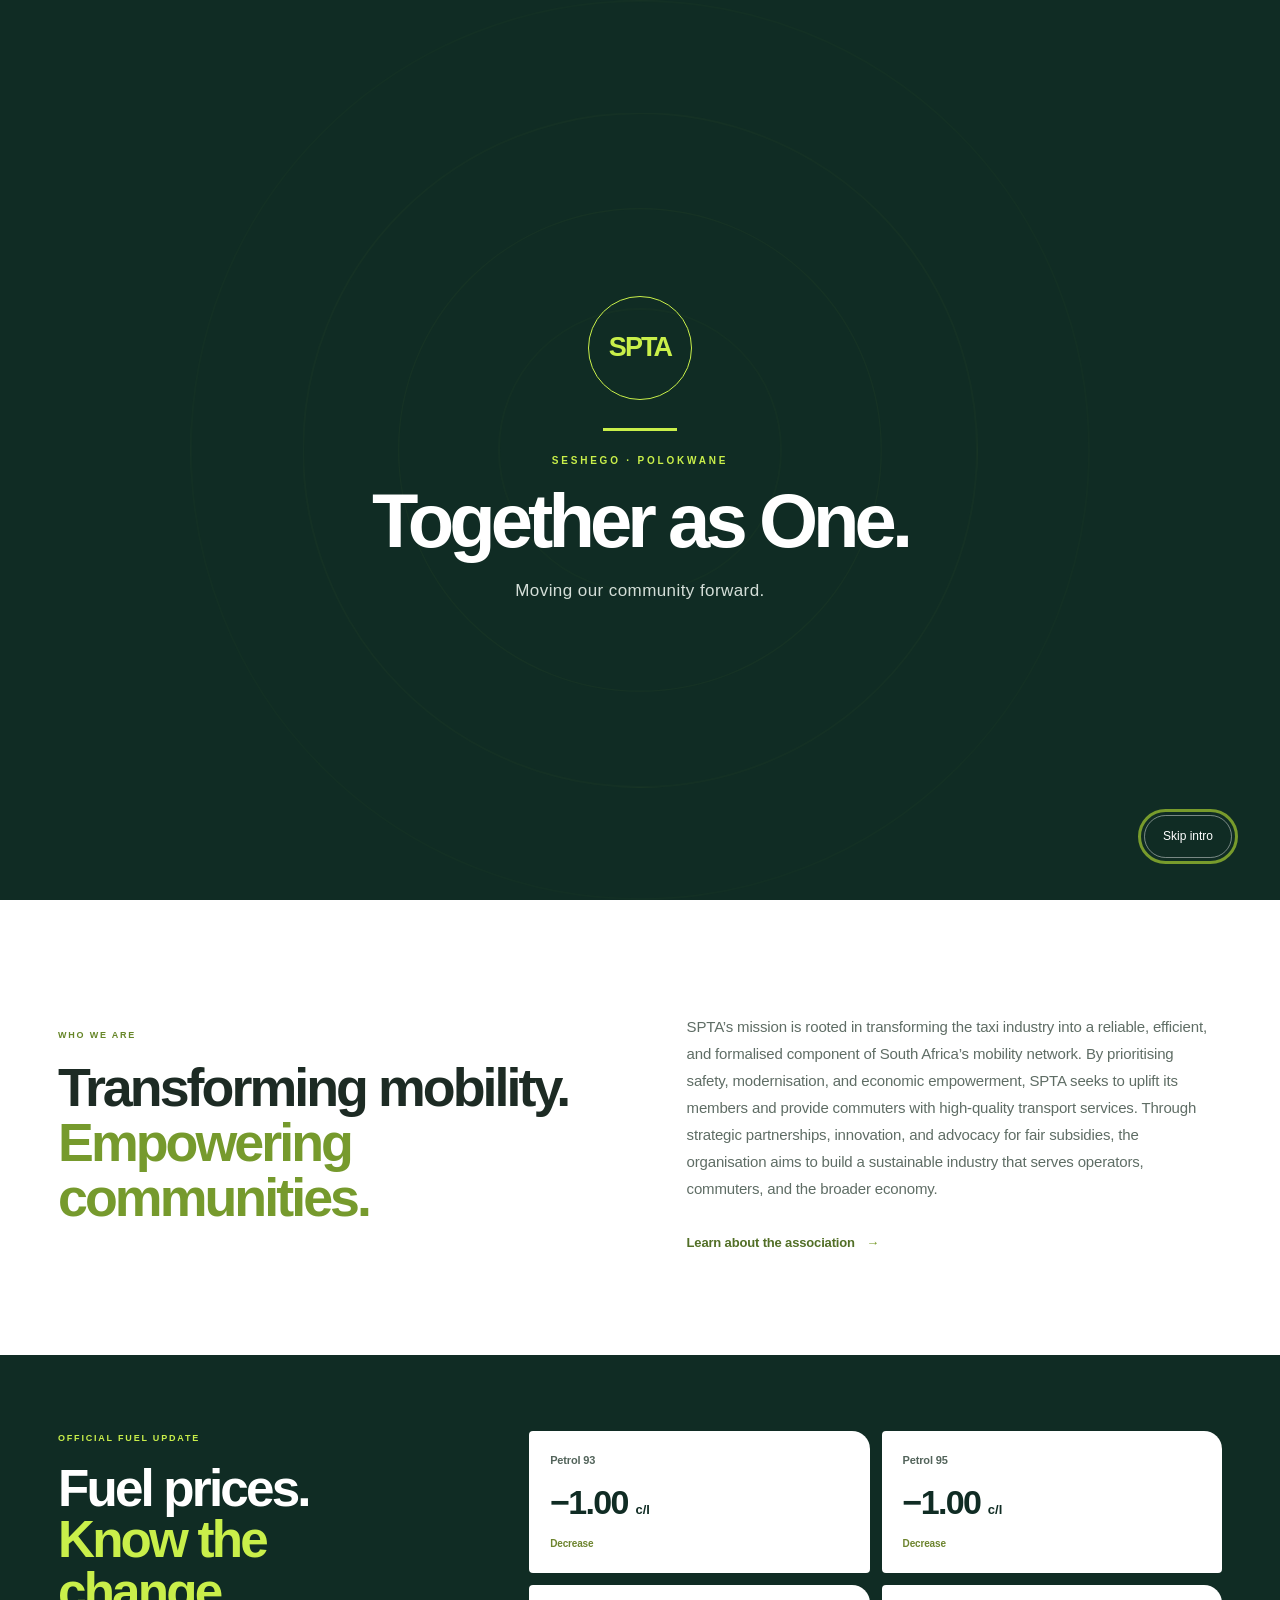
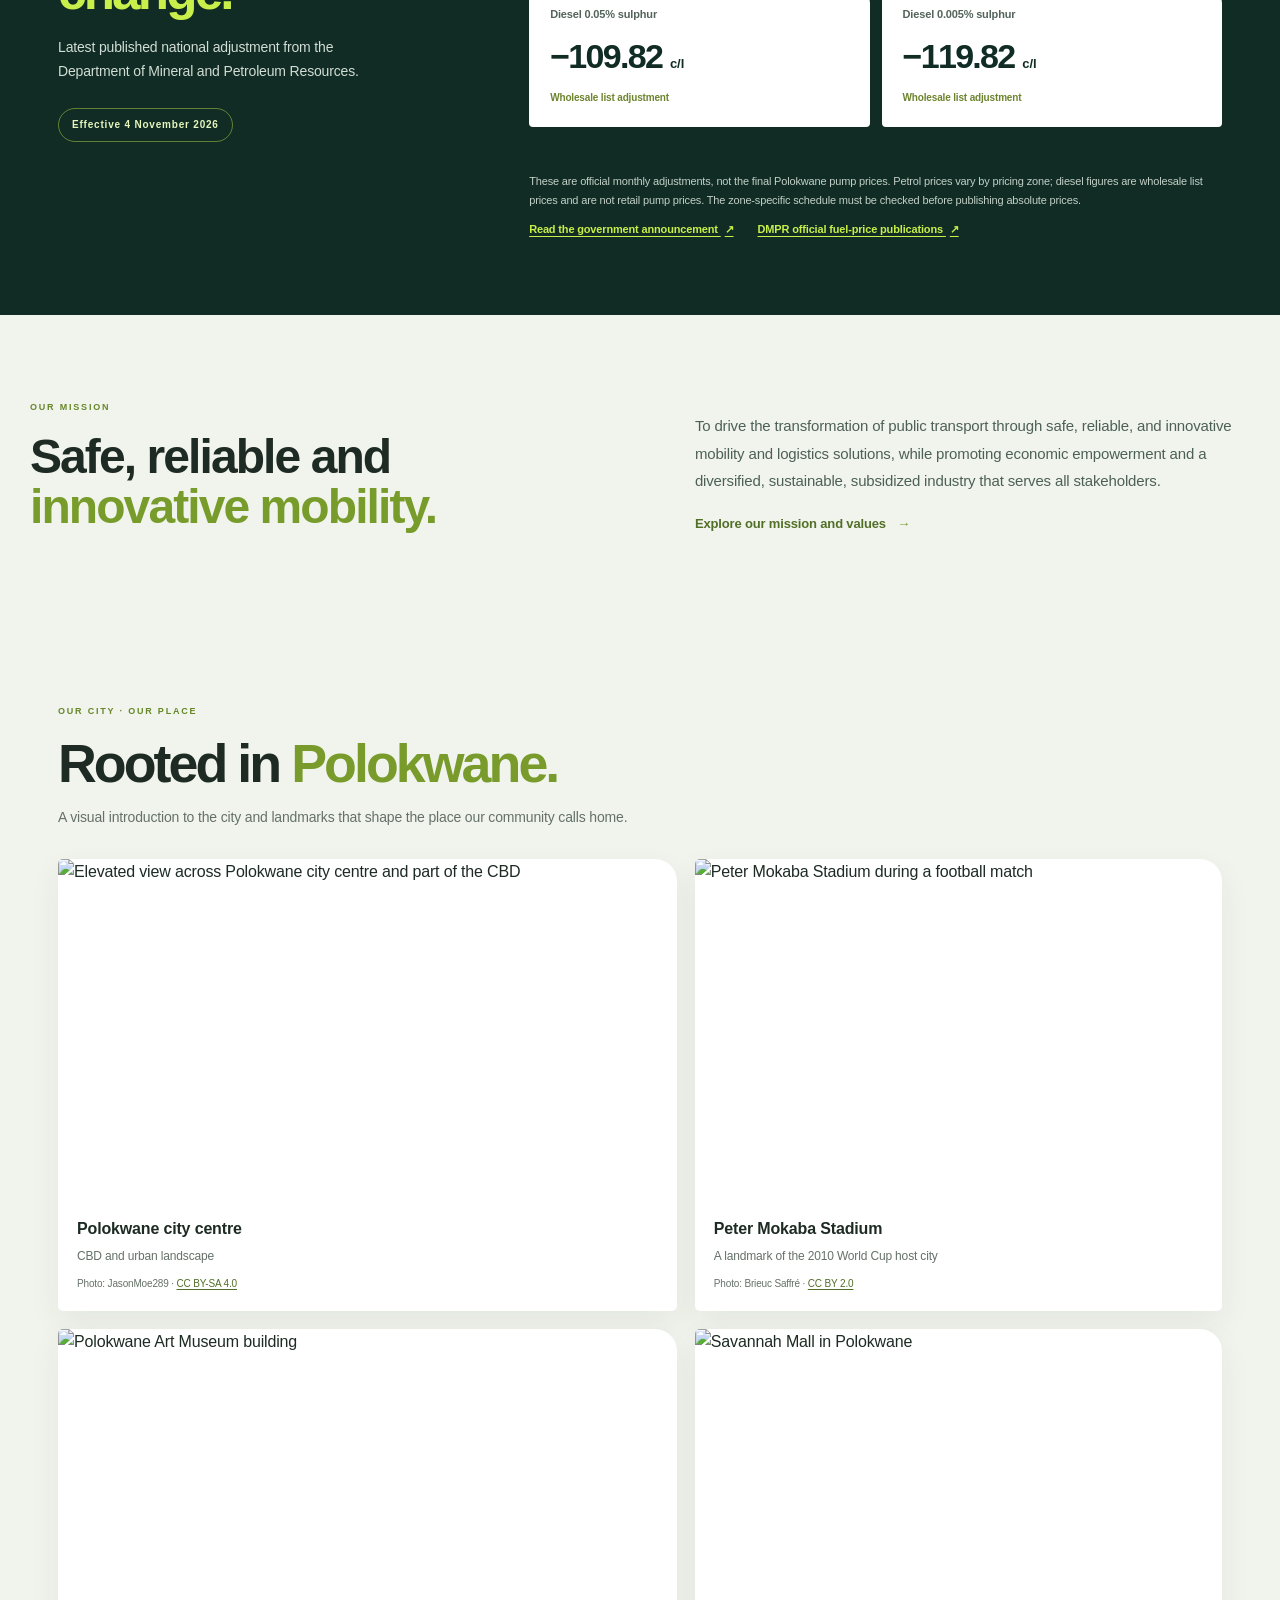
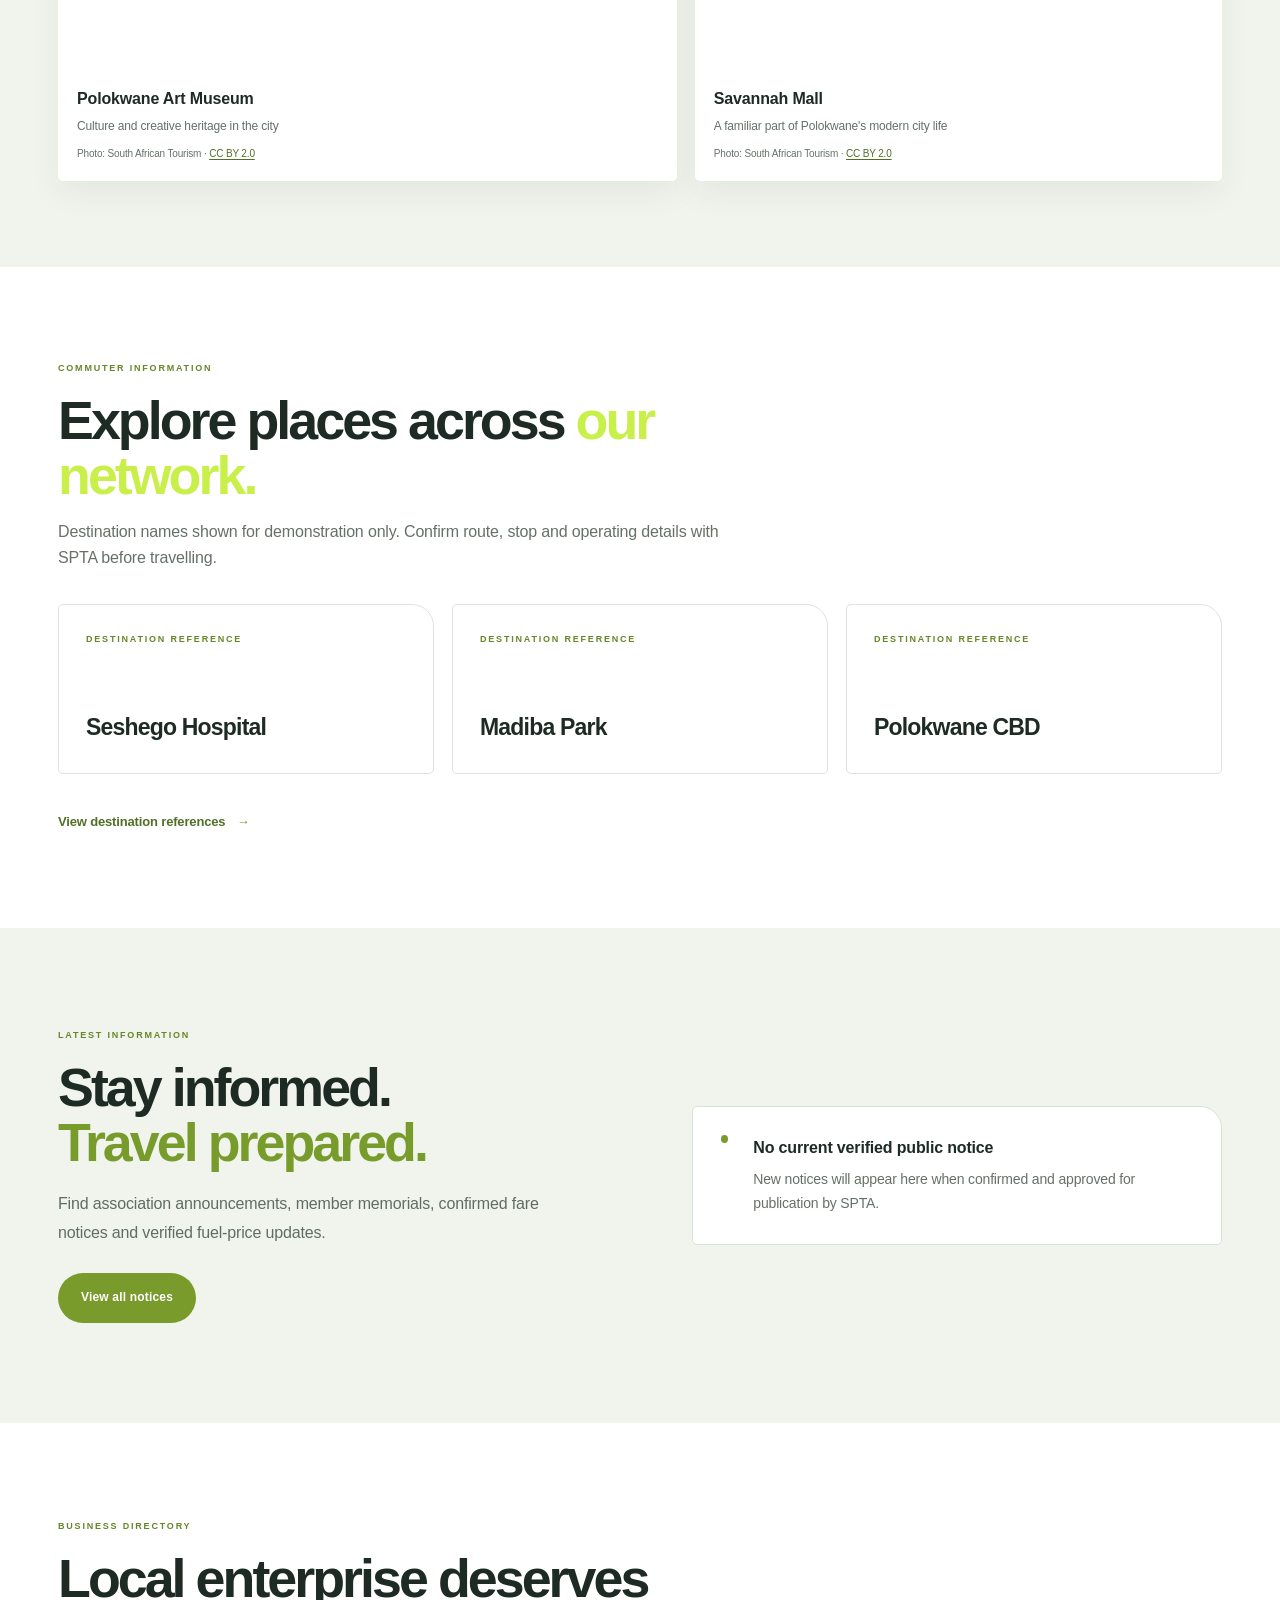
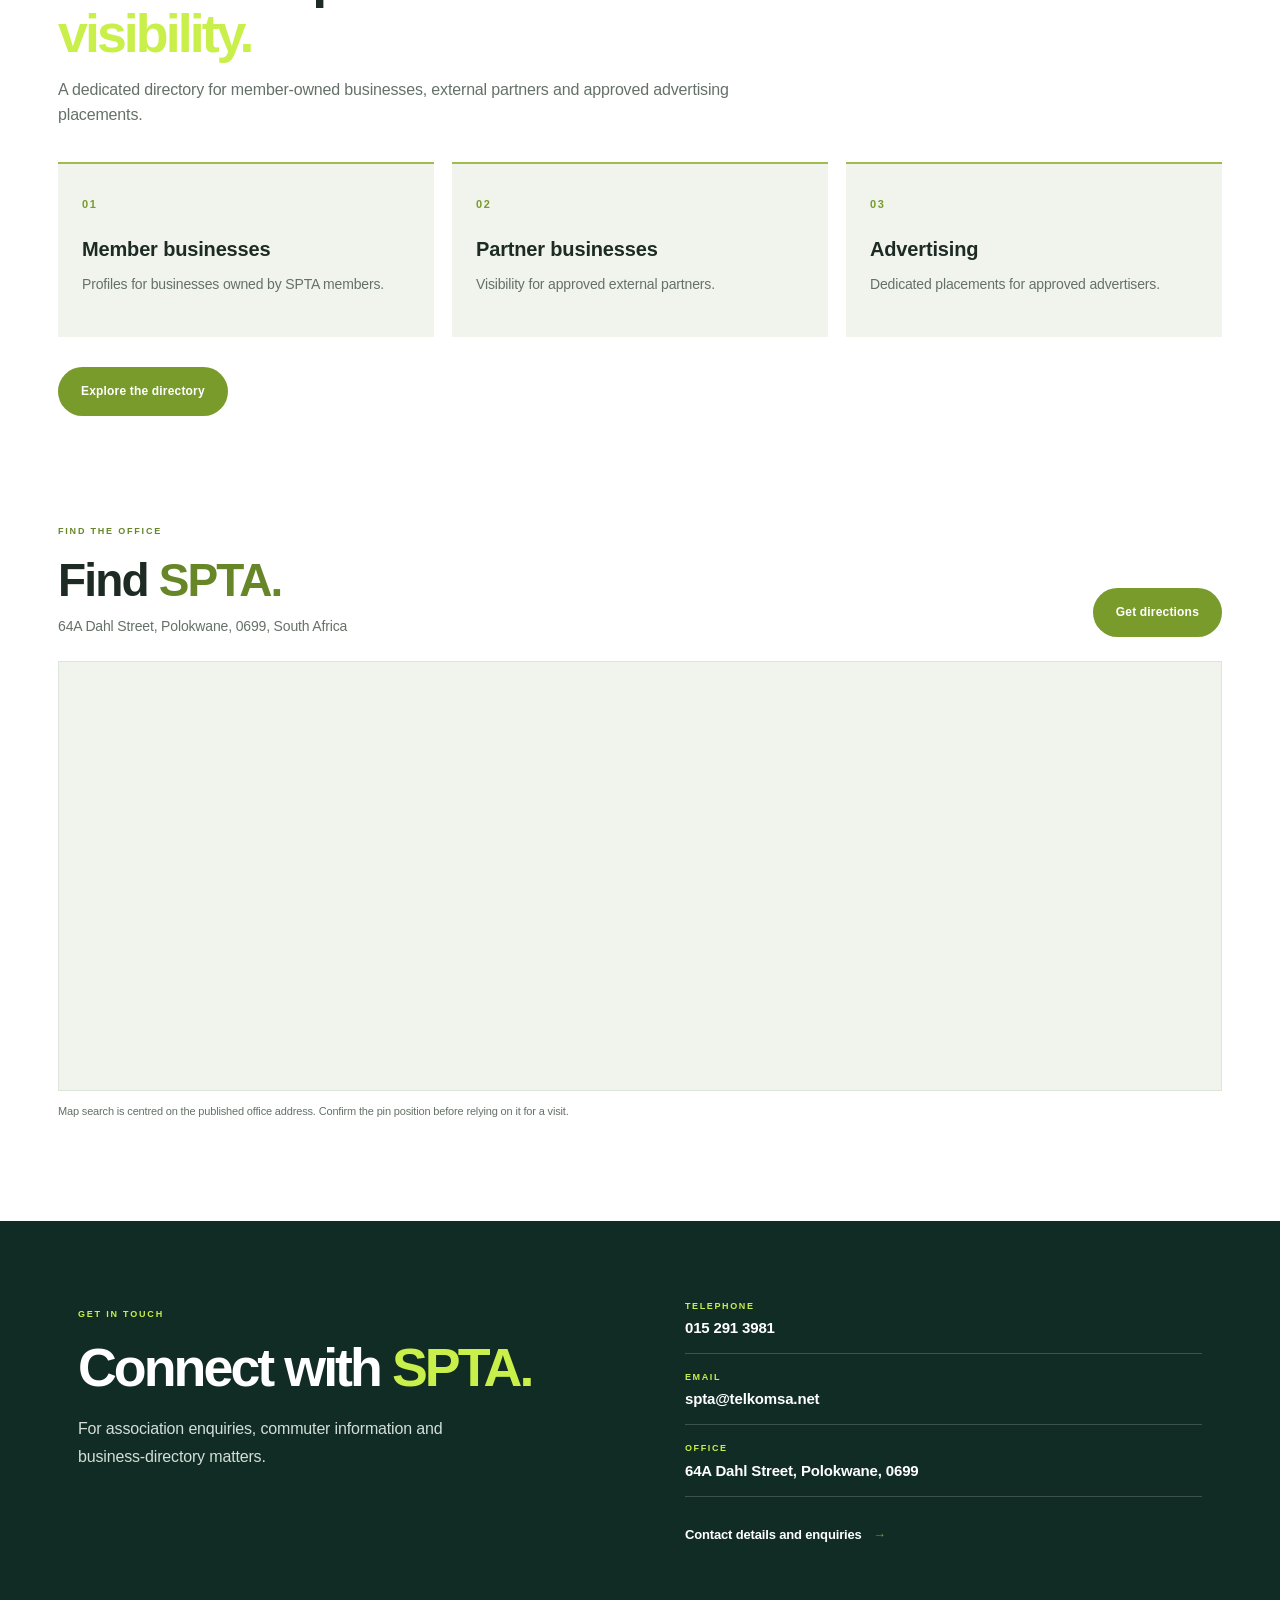
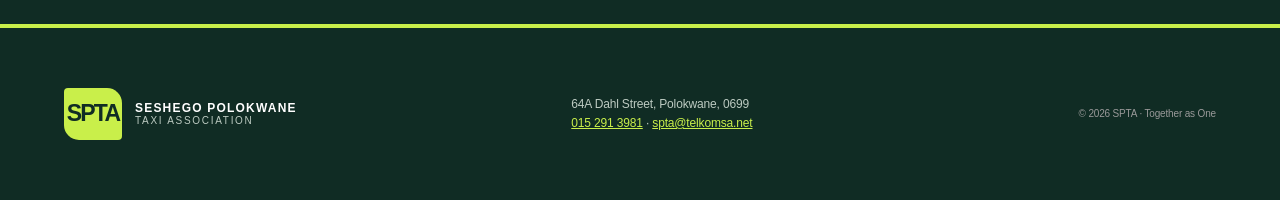
==== index.html @ fc01efc1 "Expand homepage with Polokwane landmark photography" ====
<!doctype html>
<html lang="en"><head><meta charset="utf-8"><meta name="viewport" content="width=device-width,initial-scale=1"><meta name="description" content="Seshego Polokwane Taxi Association — Together as One."><title>SPTA | Together as One</title><link rel="stylesheet" href="css/site.css"><script defer src="js/site.js"></script></head><body>
<div class="intro-screen" id="intro-screen" role="dialog" aria-modal="true" aria-labelledby="intro-title" aria-describedby="intro-description">
  <div class="intro-orbit intro-orbit-one" aria-hidden="true"></div>
  <div class="intro-orbit intro-orbit-two" aria-hidden="true"></div>
  <div class="intro-content">
    <span class="intro-mark">SPTA</span>
    <span class="intro-rule" aria-hidden="true"></span>
    <p class="intro-location">SESHEGO · POLOKWANE</p>
    <h1 id="intro-title">Together as One.</h1>
    <p class="intro-tagline" id="intro-description">Moving our community forward.</p>
  </div>
  <button class="intro-skip" id="intro-skip" type="button">Skip intro</button>
</div>
<header class="site-header"><a class="brand" href="index.html"><span class="brand-mark">SPTA</span><span class="brand-copy"><strong>Seshego Polokwane</strong><small>Taxi Association</small></span></a><button class="menu-toggle" aria-expanded="false" aria-controls="primary-nav">Menu</button><nav id="primary-nav" class="primary-nav"><a class="active" href="index.html">Home</a><a href="pages/about.html">About</a><a href="pages/routes.html">Routes</a><a href="pages/news.html">Notices</a><a href="pages/businesses.html">Businesses</a><a href="pages/gallery.html">Gallery</a><a href="pages/contact.html">Contact</a></nav></header>
<main>
<section class="hero">
  <div class="hero-copy">
    <p class="eyebrow">SESHEGO · POLOKWANE · LIMPOPO</p>
    <h1>Together as One.<br><em>Moving our community forward.</em></h1>
    <p class="hero-lede">Welcome to SPTA, the Seshego Polokwane Taxi Association.</p>
    <div class="actions"><a class="button button-light" href="pages/routes.html">Explore routes</a><a class="text-link light-link" href="pages/about.html">Discover SPTA <span>→</span></a></div>
  </div>
  <div class="hero-photo" role="img" aria-label="SPTA taxi fleet photograph"></div>
  <div class="hero-ribbon"><strong>TOGETHER AS ONE</strong><span>SESHEGO POLOKWANE TAXI ASSOCIATION</span></div>
</section>

<section class="intro section-wrap">
  <div><p class="eyebrow">WHO WE ARE</p><h2>Transforming mobility.<br><em>Empowering communities.</em></h2></div>
  <div class="intro-copy">
    <p>SPTA’s mission is rooted in transforming the taxi industry into a reliable, efficient, and formalised component of South Africa’s mobility network. By prioritising safety, modernisation, and economic empowerment, SPTA seeks to uplift its members and provide commuters with high-quality transport services. Through strategic partnerships, innovation, and advocacy for fair subsidies, the organisation aims to build a sustainable industry that serves operators, commuters, and the broader economy.</p>
    <a class="text-link" href="pages/about.html">Learn about the association <span>→</span></a>
  </div>
</section>

<section class="home-fuel" aria-labelledby="home-fuel-title">
  <div class="home-fuel-inner">
    <div class="home-fuel-heading">
      <p class="eyebrow">OFFICIAL FUEL UPDATE</p>
      <h2 id="home-fuel-title">Fuel prices.<br><em>Know the change.</em></h2>
      <p>Latest published national adjustment from the Department of Mineral and Petroleum Resources.</p>
      <span class="home-fuel-effective">Effective 4 November 2026</span>
    </div>
    <div class="home-fuel-data">
      <article class="home-fuel-item"><span>Petrol 93</span><strong>−1.00 <small>c/l</small></strong><em>Decrease</em></article>
      <article class="home-fuel-item"><span>Petrol 95</span><strong>−1.00 <small>c/l</small></strong><em>Decrease</em></article>
      <article class="home-fuel-item"><span>Diesel 0.05% sulphur</span><strong>−109.82 <small>c/l</small></strong><em>Wholesale list adjustment</em></article>
      <article class="home-fuel-item"><span>Diesel 0.005% sulphur</span><strong>−119.82 <small>c/l</small></strong><em>Wholesale list adjustment</em></article>
    </div>
    <div class="home-fuel-foot">
      <p>These are official monthly adjustments, not the final Polokwane pump prices. Petrol prices vary by pricing zone; diesel figures are wholesale list prices and are not retail pump prices. The zone-specific schedule must be checked before publishing absolute prices.</p>
      <a href="https://www.gov.za/news/media-statements/minister-gwede-mantashe-announces-adjustment-fuel-prices-effective-4-0" target="_blank" rel="noopener noreferrer">Read the government announcement <span>↗</span></a>
      <a href="https://www.dmpr.gov.za/Branches/Petroleum-Resources/Fuel-Prices" target="_blank" rel="noopener noreferrer">DMPR official fuel-price publications <span>↗</span></a>
    </div>
  </div>
</section>

<section class="home-mission">
  <div class="home-mission-inner">
    <div><p class="eyebrow">OUR MISSION</p><h2>Safe, reliable and<br><em>innovative mobility.</em></h2></div>
    <div><p>To drive the transformation of public transport through safe, reliable, and innovative mobility and logistics solutions, while promoting economic empowerment and a diversified, sustainable, subsidized industry that serves all stakeholders.</p><a class="text-link" href="pages/about.html">Explore our mission and values <span>→</span></a></div>
  </div>
</section>

<section class="home-place-identity" aria-labelledby="home-place-title">
  <div class="home-place-heading">
    <p class="eyebrow">OUR CITY · OUR PLACE</p>
    <h2 id="home-place-title">Rooted in <em>Polokwane.</em></h2>
    <p>A visual introduction to the city and landmarks that shape the place our community calls home.</p>
  </div>
  <div class="home-place-grid">
    <figure class="home-place-card home-place-city">
      <img src="https://thumb.wikimedia.org/wikipedia/commons/thumb/8/85/Polokwane_%28Pietersbrug%29_City_Centre_and_Part_of_CBD.jpg/1280px-Polokwane_%28Pietersbrug%29_City_Centre_and_Part_of_CBD.jpg" alt="Elevated view across Polokwane city centre and part of the CBD" loading="lazy">
      <figcaption><strong>Polokwane city centre</strong><span>CBD and urban landscape</span><small>Photo: JasonMoe289 · <a href="https://commons.wikimedia.org/wiki/File:Polokwane_(Pietersbrug)_City_Centre_and_Part_of_CBD.jpg" target="_blank" rel="noopener noreferrer">CC BY-SA 4.0</a></small></figcaption>
    </figure>
    <figure class="home-place-card home-place-stadium">
      <img src="https://thumb.wikimedia.org/wikipedia/commons/thumb/6/6e/Mokaba_stadium_%284739619696%29.jpg/1280px-Mokaba_stadium_%284739619696%29.jpg" alt="Peter Mokaba Stadium during a football match" loading="lazy">
      <figcaption><strong>Peter Mokaba Stadium</strong><span>A landmark of the 2010 World Cup host city</span><small>Photo: Brieuc Saffré · <a href="https://commons.wikimedia.org/wiki/File:Mokaba_stadium_(4739619696).jpg" target="_blank" rel="noopener noreferrer">CC BY 2.0</a></small></figcaption>
    </figure>
    <figure class="home-place-card home-place-museum">
      <img src="https://thumb.wikimedia.org/wikipedia/commons/thumb/2/2d/Polokwane_Art_Museum%2C_Limpopo%2C_South_Africa_%2810190436294%29.jpg/1280px-Polokwane_Art_Museum%2C_Limpopo%2C_South_Africa_%2810190436294%29.jpg" alt="Polokwane Art Museum building" loading="lazy">
      <figcaption><strong>Polokwane Art Museum</strong><span>Culture and creative heritage in the city</span><small>Photo: South African Tourism · <a href="https://commons.wikimedia.org/wiki/File:Polokwane_Art_Museum,_Limpopo,_South_Africa_(10190436294).jpg" target="_blank" rel="noopener noreferrer">CC BY 2.0</a></small></figcaption>
    </figure>
    <figure class="home-place-card home-place-mall">
      <img src="https://thumb.wikimedia.org/wikipedia/commons/thumb/5/5a/Savannah_Mall%2C_Polokwane%2C_Limpopo%2C_South_Africa_%2810185861304%29.jpg/1280px-Savannah_Mall%2C_Polokwane%2C_Limpopo%2C_South_Africa_%2810185861304%29.jpg" alt="Savannah Mall in Polokwane" loading="lazy">
      <figcaption><strong>Savannah Mall</strong><span>A familiar part of Polokwane's modern city life</span><small>Photo: South African Tourism · <a href="https://commons.wikimedia.org/wiki/File:Savannah_Mall,_Polokwane,_Limpopo,_South_Africa_(10185861304).jpg" target="_blank" rel="noopener noreferrer">CC BY 2.0</a></small></figcaption>
    </figure>
  </div>
</section>

<section class="home-routes section-wrap">
  <div class="section-heading"><p class="eyebrow">COMMUTER INFORMATION</p><h2>Explore places across <em>our network.</em></h2><p>Destination names shown for demonstration only. Confirm route, stop and operating details with SPTA before travelling.</p></div>
  <div class="home-route-grid">
    <article class="home-route-card"><span class="eyebrow">DESTINATION REFERENCE</span><h3>Seshego Hospital</h3></article>
    <article class="home-route-card"><span class="eyebrow">DESTINATION REFERENCE</span><h3>Madiba Park</h3></article>
    <article class="home-route-card"><span class="eyebrow">DESTINATION REFERENCE</span><h3>Polokwane CBD</h3></article>
  </div>
  <a class="text-link" href="pages/routes.html">View destination references <span>→</span></a>
</section>

<section class="home-updates">
  <div class="section-wrap home-updates-inner">
    <div><p class="eyebrow">LATEST INFORMATION</p><h2>Stay informed.<br><em>Travel prepared.</em></h2><p>Find association announcements, member memorials, confirmed fare notices and verified fuel-price updates.</p><a class="button button-dark" href="pages/news.html">View all notices</a></div>
    <div class="home-update-status"><span class="status-dot" aria-hidden="true"></span><div><strong>No current verified public notice</strong><p>New notices will appear here when confirmed and approved for publication by SPTA.</p></div></div>
  </div>
</section>

<section class="home-business section-wrap">
  <div class="section-heading"><p class="eyebrow">BUSINESS DIRECTORY</p><h2>Local enterprise deserves <em>visibility.</em></h2><p>A dedicated directory for member-owned businesses, external partners and approved advertising placements.</p></div>
  <div class="home-business-grid">
    <article><span class="business-index">01</span><h3>Member businesses</h3><p>Profiles for businesses owned by SPTA members.</p></article>
    <article><span class="business-index">02</span><h3>Partner businesses</h3><p>Visibility for approved external partners.</p></article>
    <article><span class="business-index">03</span><h3>Advertising</h3><p>Dedicated placements for approved advertisers.</p></article>
  </div>
  <a class="button button-dark" href="pages/businesses.html">Explore the directory</a>
</section>

<section class="section-wrap office-location" aria-labelledby="home-office-location-title">
  <div class="office-location-heading">
    <div><p class="eyebrow">FIND THE OFFICE</p><h2 id="home-office-location-title">Find <em>SPTA.</em></h2><p>64A Dahl Street, Polokwane, 0699, South Africa</p></div>
    <a class="button button-dark" href="https://www.google.com/maps/dir/?api=1&amp;destination=64A%20Dahl%20Street%2C%20Polokwane%2C%200699%2C%20South%20Africa" target="_blank" rel="noopener noreferrer">Get directions</a>
  </div>
  <div class="office-map-frame">
    <iframe title="Map showing the SPTA office at 64A Dahl Street, Polokwane" src="https://www.google.com/maps?q=64A%20Dahl%20Street%2C%20Polokwane%2C%200699%2C%20South%20Africa&amp;output=embed" loading="lazy" referrerpolicy="no-referrer-when-downgrade" allowfullscreen></iframe>
  </div>
  <p class="office-map-note">Map search is centred on the published office address. Confirm the pin position before relying on it for a visit.</p>
</section>

<section class="home-contact">
  <div class="home-contact-inner">
    <div><p class="eyebrow">GET IN TOUCH</p><h2>Connect with <em>SPTA.</em></h2><p>For association enquiries, commuter information and business-directory matters.</p></div>
    <div class="home-contact-links">
      <a href="tel:+27152913981"><span>TELEPHONE</span><strong>015 291 3981</strong></a>
      <a href="mailto:spta@telkomsa.net"><span>EMAIL</span><strong>spta@telkomsa.net</strong></a>
      <p><span>OFFICE</span><strong>64A Dahl Street, Polokwane, 0699</strong></p>
    </div>
    <a class="text-link light-link" href="pages/contact.html">Contact details and enquiries <span>→</span></a>
  </div>
</section>
</main>
<footer class="site-footer"><a class="brand brand-footer" href="index.html"><span class="brand-mark">SPTA</span><span class="brand-copy"><strong>Seshego Polokwane</strong><small>Taxi Association</small></span></a><p>64A Dahl Street, Polokwane, 0699<br><a href="tel:+27152913981">015 291 3981</a> · <a href="mailto:spta@telkomsa.net">spta@telkomsa.net</a></p><small>© <span data-year></span> SPTA · Together as One</small></footer></body></html>
---- css/site.css ----
:root{--red:#789b2c;--red-dark:#526f27;--ink:#102c24;--muted:#657168;--paper:#f1f4ed;--line:#dce5da;--white:#fff;--lime:#c9ef4a;--max:1180px}*{box-sizing:border-box}html{scroll-behavior:smooth}body{margin:0;color:var(--ink);font-family:Arial,Helvetica,sans-serif;line-height:1.6;background:var(--white)}a{color:inherit;text-decoration:none}a:hover{text-decoration:none}.site-header{height:82px;padding:0 max(5vw,24px);display:flex;align-items:center;justify-content:space-between;border-bottom:1px solid var(--line);background:#fff;position:relative;z-index:5}.brand{display:flex;align-items:center;gap:12px}.brand-mark{display:grid;place-items:center;background:var(--red);color:white;font-weight:900;font-size:25px;letter-spacing:-2px;width:62px;height:48px;clip-path:polygon(0 0,100% 0,100% 78%,90% 100%,0 100%)}.brand-copy{display:flex;flex-direction:column;line-height:1.2}.brand-copy strong{font-size:13px;letter-spacing:.04em;text-transform:uppercase}.brand-copy small{font-size:11px;color:var(--muted);letter-spacing:.12em;text-transform:uppercase}.primary-nav{display:flex;gap:25px;align-items:center}.primary-nav a{font-size:12px;font-weight:700;color:#4d5055;padding:30px 0;border-bottom:3px solid transparent}.primary-nav a:hover,.primary-nav a.active{color:var(--red);border-color:var(--red)}.menu-toggle{display:none;border:1px solid var(--line);background:white;padding:10px 14px;font-weight:700}.hero{min-height:620px;background:var(--ink);color:white;display:grid;grid-template-columns:1fr 1fr;position:relative;overflow:hidden}.hero-copy{padding:105px 8vw 120px max(8vw,40px);align-self:center;position:relative;z-index:2}.eyebrow{font-size:10px;font-weight:800;letter-spacing:.2em;color:var(--red);margin:0 0 18px;text-transform:uppercase}.hero .eyebrow{color:#c9ef4a}.hero h1,.page-hero h1{font-size:clamp(44px,6vw,78px);line-height:.99;letter-spacing:-.055em;margin:0 0 26px;font-weight:900}.hero h1 em,.page-hero h1 em,h2 em{font-style:normal;color:#c9ef4a}.hero-lede{max-width:440px;color:#d5d6d8;font-size:17px}.actions{display:flex;align-items:center;gap:28px;margin-top:35px}.button{display:inline-flex;align-items:center;justify-content:center;padding:14px 22px;font-size:12px;font-weight:800;letter-spacing:.04em;border:0;cursor:pointer;transition:transform .2s,background .2s}.button:hover{transform:translateY(-2px)}.button-light{background:white;color:var(--ink)}.button-light:hover{background:#f1e9e9}.button-dark{background:var(--red);color:white}.button-dark:hover{background:var(--red-dark)}.text-link{font-size:13px;font-weight:800;color:var(--red)}.text-link span{padding-left:8px}.light-link{color:white}.hero-photo{background:linear-gradient(90deg,rgba(20,20,22,.25),rgba(20,20,22,.02)),url('../assets/images/IMG-20261109-WA0015.jpg') center/cover no-repeat;min-height:520px}.photo-note{position:absolute;right:30px;top:25px;font-size:9px;letter-spacing:.15em;text-transform:uppercase;color:#fff;background:#102c2499;padding:8px 10px}.hero-ribbon{position:absolute;bottom:0;left:0;right:0;background:var(--red);padding:13px 8vw;display:flex;align-items:center;gap:20px}.hero-ribbon strong{font-size:14px;letter-spacing:.12em}.hero-ribbon span{font-size:10px;letter-spacing:.15em;opacity:.85}.section-wrap{max-width:var(--max);margin:auto;padding:90px 28px}.intro{display:grid;grid-template-columns:1fr 1fr;gap:8%;align-items:center}.intro h2,.feature h2,.two-col h2,.dark-panel h2,.partner-band h2{font-size:clamp(34px,4vw,52px);line-height:1.05;letter-spacing:-.04em;margin:0}.intro-copy{max-width:530px;color:var(--muted)}.intro-copy .text-link{display:inline-block;margin-top:14px}.quick-links{display:grid;grid-template-columns:repeat(3,1fr);background:var(--paper);padding:0 max(calc((100% - var(--max))/2),28px)}.quick-links>a{padding:34px 28px 38px;border-right:1px solid #ddd;display:flex;flex-direction:column;gap:9px}.quick-links>a:first-child{border-left:1px solid #ddd}.quick-links>a:hover{background:#fff}.tile-index{font-size:11px;color:var(--red);font-weight:900}.quick-links strong{font-size:18px}.quick-links a>span:last-child{font-size:12px;color:var(--muted)}.feature{display:grid;grid-template-columns:1fr 1fr;gap:9%;align-items:center}.feature-image{min-height:390px;background:url('../assets/images/IMG-20261109-WA0019.jpg') center/cover no-repeat}.feature-copy p:not(.eyebrow){color:var(--muted);margin:24px 0}.partner-band{background:var(--red);color:white;padding:70px max(calc((100% - var(--max))/2),28px);display:grid;grid-template-columns:1fr 1fr;gap:10%;align-items:center}.partner-band .eyebrow{color:#dff0b4}.partner-band h2 em{color:#dff0b4}.partner-band p:not(.eyebrow){color:#e7eedf}.partner-band .button{margin-top:14px}.site-footer{background:#102c24;color:white;padding:45px max(5vw,24px);display:grid;grid-template-columns:1fr 1fr auto;align-items:center;gap:25px}.brand-footer .brand-copy small{color:#aaa}.site-footer p{font-size:12px;color:#c6c7c9}.site-footer p a{color:white;text-decoration:underline}.site-footer>small{font-size:10px;color:#999}.page-hero{background:var(--ink);color:white;padding:85px max(calc((100% - var(--max))/2),28px) 90px}.page-hero h1{font-size:clamp(42px,6vw,68px);max-width:850px}.page-hero>p:last-child{color:#c9cacc;max-width:650px}.two-col{display:grid;grid-template-columns:1fr 1fr;gap:10%}.two-col>div:last-child{color:var(--muted)}.notice{padding:17px 19px;background:#f6f1eb;border-left:3px solid #b77c35;color:#625747;font-size:12px;margin-top:26px}.dark-panel{background:#102c24;color:white;padding:75px max(calc((100% - var(--max))/2),28px)}.dark-panel>p:last-child{color:#c6c7c9;max-width:550px}.search-row{margin-bottom:25px}.search-row input,.directory-controls input,.directory-controls select,.contact-form input,.contact-form textarea{width:100%;padding:14px 15px;border:1px solid #d8d8d8;background:white;font:inherit;font-size:13px}.route-grid{display:grid;grid-template-columns:repeat(4,1fr);gap:14px}.route-card,.business-card{padding:24px;border:1px solid var(--line);background:white}.route-card h3,.business-card h3{font-size:18px;line-height:1.2;margin:10px 0}.route-card p,.business-card p{font-size:12px;color:var(--muted)}.route-card .eyebrow{font-size:8px}.news-list{max-width:950px}.news-card{display:grid;grid-template-columns:180px 1fr;gap:30px;padding:30px 0;border-bottom:1px solid var(--line)}.news-date{font-size:11px;font-weight:900;color:var(--red)}.news-date span{display:block;color:var(--muted);font-size:9px;letter-spacing:.12em;margin-top:8px}.news-card h2{font-size:25px;line-height:1.15;margin:0 0 12px}.news-card p{font-size:13px;color:var(--muted)}.directory-intro{display:flex;justify-content:space-between;gap:30px;align-items:end;margin-bottom:30px}.directory-intro h2{margin:0;font-size:30px}.directory-intro p{max-width:550px;color:var(--muted);font-size:13px}.directory-controls{display:flex;gap:8px;min-width:370px}.business-grid{display:grid;grid-template-columns:repeat(3,1fr);gap:18px}.business-logo{height:100px;display:grid;place-items:center;background:var(--paper);font-size:12px;font-weight:900;letter-spacing:.2em;color:#999;margin-bottom:20px}.tag{display:inline-block;font-size:8px;font-weight:900;letter-spacing:.15em;color:#777}.tag-red{color:var(--red)}.featured{border:2px solid var(--red)}.gallery-grid{display:grid;grid-template-columns:repeat(3,1fr);gap:14px}.gallery-placeholder{min-height:210px;display:grid;place-items:center;text-align:center;padding:20px;background:linear-gradient(135deg,#eee,#d8d8d8);color:#6c6c6c;font-size:12px;font-weight:700}.contact-layout{display:grid;grid-template-columns:1fr 1fr;gap:9%}.contact-details article{padding:0 0 20px;margin-bottom:20px;border-bottom:1px solid var(--line)}.contact-details h3{margin:0;font-size:18px}.contact-details p{color:var(--muted);font-size:14px}.contact-form{background:var(--paper);padding:32px;display:flex;flex-direction:column;gap:9px}.contact-form h2{margin:0 0 12px}.contact-form label{font-size:11px;font-weight:800}.contact-form textarea{resize:vertical}.form-note{font-size:11px;color:var(--muted)}.sr-only{position:absolute;width:1px;height:1px;padding:0;margin:-1px;overflow:hidden;clip:rect(0,0,0,0);white-space:nowrap;border:0} [hidden]{display:none!important}@media(max-width:900px){.primary-nav{gap:13px}.primary-nav a{font-size:11px}.hero{grid-template-columns:1fr 0.8fr}.hero-copy{padding-left:6vw}.route-grid{grid-template-columns:repeat(2,1fr)}.directory-intro{display:block}.directory-controls{min-width:0;max-width:560px}.site-footer{grid-template-columns:1fr 1fr}.site-footer>small{grid-column:1/-1}}@media(max-width:680px){.site-header{height:72px}.menu-toggle{display:block}.primary-nav{display:none;position:absolute;top:72px;left:0;right:0;background:white;padding:12px 24px 20px;box-shadow:0 14px 20px #0002;flex-direction:column;align-items:stretch;gap:0}.primary-nav.open{display:flex}.primary-nav a{padding:12px 0;border-bottom:1px solid var(--line)}.hero{display:flex;flex-direction:column}.hero-copy{padding:70px 25px 50px}.hero-photo{min-height:300px;order:2}.hero-ribbon{position:static;order:3;padding:13px 25px;flex-wrap:wrap}.hero-ribbon strong{font-size:12px}.hero-ribbon span{font-size:8px}.intro,.feature,.two-col,.partner-band,.contact-layout{grid-template-columns:1fr;gap:28px}.section-wrap{padding:65px 24px}.quick-links{grid-template-columns:1fr;padding:0 24px}.quick-links>a{border-left:1px solid #ddd;border-bottom:1px solid #ddd}.feature-image{min-height:260px}.partner-band{padding:55px 24px}.page-hero{padding:65px 24px}.route-grid,.business-grid,.gallery-grid{grid-template-columns:1fr}.news-card{grid-template-columns:1fr;gap:10px}.directory-controls{display:grid;grid-template-columns:1fr}.site-footer{grid-template-columns:1fr;gap:12px}.site-footer>small{grid-column:auto}.contact-form{padding:23px}}@media(prefers-reduced-motion:reduce){html{scroll-behavior:auto}*,*::before,*::after{transition:none!important;animation:none!important}}

/* Client-approved mission and values content */
.mission-panel{background:#102c24;color:#fff;padding:78px 28px}
.mission-inner{max-width:var(--max);margin:0 auto}
.mission-panel blockquote{margin:28px 0 0;padding:0 0 0 25px;border-left:3px solid var(--red);max-width:900px;font-size:clamp(20px,2.5vw,30px);font-weight:700;line-height:1.4;letter-spacing:-.02em}
.section-heading{max-width:760px;margin-bottom:36px}
.section-heading h2{font-size:clamp(34px,4vw,52px);line-height:1.05;letter-spacing:-.04em;margin:0 0 15px}
.section-heading>p:last-child{color:var(--muted);max-width:690px}
.theme-grid{display:grid;grid-template-columns:repeat(3,1fr);gap:16px}
.theme-card{padding:30px;border:1px solid var(--line);background:#fff;min-height:210px}
.theme-number,.value-index{font-size:9px;font-weight:900;letter-spacing:.16em;color:var(--red)}
.theme-card h3{font-size:21px;line-height:1.15;margin:24px 0 10px}
.theme-card p,.value-card p,.value-card li{font-size:13px;color:var(--muted)}
.values-section{background:var(--paper)}
.values-grid{display:grid;grid-template-columns:repeat(2,1fr);gap:16px}
.value-card{padding:30px;background:#fff;border:1px solid var(--line)}
.value-card h3{font-size:25px;line-height:1.15;margin:17px 0 10px}
.value-card ul{padding-left:18px;margin:18px 0 0}
.value-card li{padding:0 0 8px}
.value-card-wide{grid-column:1/-1}
@media(max-width:680px){.theme-grid,.values-grid{grid-template-columns:1fr}.value-card-wide{grid-column:auto}.mission-panel{padding:60px 24px}.mission-panel blockquote{font-size:20px}}

.home-mission{background:#f1f4ed;padding:68px 28px}
.home-mission-inner{max-width:var(--max);margin:0 auto;display:grid;grid-template-columns:1fr 1fr;gap:9%;align-items:center}
.home-mission h2{font-size:clamp(32px,4vw,48px);line-height:1.05;letter-spacing:-.04em;margin:0}
.home-mission h2 em{font-style:normal;color:var(--red)}
.home-mission-inner>div:last-child p{font-size:15px;color:#4f5359}
@media(max-width:680px){.home-mission-inner{grid-template-columns:1fr;gap:20px}.home-mission{padding:55px 24px}}


/* Member memorials, fare notices and fuel price updates */
.notice-nav{display:flex;gap:10px;flex-wrap:wrap;padding:18px max(calc((100% - var(--max))/2),28px);border-bottom:1px solid var(--line);position:sticky;top:0;background:#fff;z-index:3}
.notice-nav a{font-size:11px;font-weight:800;padding:9px 13px;border:1px solid var(--line)}
.notice-nav a:hover{border-color:var(--red);color:var(--red)}
.notice-section{scroll-margin-top:75px}
.notice-section-muted{background:var(--paper);padding:1px 0}
.notice-empty{display:flex;gap:22px;align-items:center;padding:30px;border:1px dashed #c9c6c0;background:#fff}
.notice-symbol{width:48px;height:48px;display:grid;place-items:center;flex:none;background:#f7e8e8;color:var(--red);font-size:27px;font-weight:400}
.notice-empty h3,.update-card h3{font-size:21px;margin:0 0 8px}
.notice-empty p,.update-card p,.editorial-note{font-size:13px;color:var(--muted);margin:0}
.editorial-note{margin-top:18px;font-size:11px}
.update-card{max-width:850px;background:#fff;border:1px solid var(--line);padding:28px}
.update-meta{display:flex;justify-content:space-between;gap:15px;margin-bottom:18px;font-size:10px;color:var(--muted);font-weight:800;letter-spacing:.08em}
.update-card p{margin:10px 0 18px}
.fuel-status{display:grid;grid-template-columns:1fr 1fr;border:1px solid var(--line);margin-bottom:20px}
.fuel-status>div{padding:25px}
.fuel-status>div+div{border-left:1px solid var(--line)}
.status-dot{display:inline-block;width:8px;height:8px;border-radius:50%;background:#23834b;margin-right:9px}
.fuel-status strong{font-size:14px}
.fuel-status p,.fuel-pending p{font-size:12px;color:var(--muted)}
.fuel-pending{background:var(--paper)}
.fuel-pending .tag{display:block;margin-bottom:12px}
.fuel-explainer{display:grid;grid-template-columns:repeat(4,1fr);gap:12px}
.fuel-explainer article{padding:22px;border:1px solid var(--line)}
.fuel-type{font-size:9px;letter-spacing:.15em;font-weight:900;color:var(--red)}
.fuel-explainer h3{font-size:17px;margin:10px 0}
.fuel-explainer p{font-size:11px;color:var(--muted)}
@media(max-width:680px){.notice-nav{position:static;padding:14px 24px}.notice-nav a{flex:1 1 42%;text-align:center}.notice-empty{align-items:flex-start;padding:22px}.fuel-status{grid-template-columns:1fr}.fuel-status>div+div{border-left:0;border-top:1px solid var(--line)}.fuel-explainer{grid-template-columns:1fr 1fr}.update-card{padding:22px}}

/* Photo gallery */
.gallery-section{padding-top:72px;padding-bottom:90px}
.gallery-grid{display:grid;grid-template-columns:repeat(3,minmax(0,1fr));gap:18px}
.gallery-item{margin:0;min-width:0;background:#f1f4ed;overflow:hidden}
.gallery-item img{display:block;width:100%;height:245px;object-fit:cover;background:#e5e3df;transition:transform .35s ease}
.gallery-item:hover img{transform:scale(1.035)}
.gallery-item figcaption{display:flex;flex-direction:column;gap:3px;padding:16px 18px 18px}
.gallery-item figcaption strong{font-size:14px;line-height:1.3}
.gallery-item figcaption span{font-size:10px;letter-spacing:.1em;text-transform:uppercase;color:#777}
@media(max-width:900px){.gallery-grid{grid-template-columns:repeat(2,minmax(0,1fr))}.gallery-item img{height:220px}}
@media(max-width:560px){.gallery-grid{grid-template-columns:1fr}.gallery-item img{height:auto;aspect-ratio:4/3}.gallery-section{padding-top:55px;padding-bottom:65px}}


/* SPTA visual refresh: forest green, lime and editorial photography */
:root{
 --red:#173d32;--red-dark:#102c24;--ink:#102c24;--muted:#65736d;--paper:#f3f5ef;--line:#dce4dc;--white:#fff;
 --lime:#c9ef4a;--lime-dark:#b5dc35;--max:1220px;
}
body{font-family:Inter,"Aptos", "Segoe UI",Arial,sans-serif;background:#fff;color:#152d25;letter-spacing:-.01em}
::selection{background:var(--lime);color:var(--ink)}
.site-header{height:88px;padding:0 max(5vw,28px);border:0;background:#fff;box-shadow:0 5px 24px #102c240a}
.brand{gap:13px}
.brand-mark{width:58px;height:52px;background:var(--ink);color:var(--lime);clip-path:none;border-radius:4px 15px 4px 15px;font-size:23px;letter-spacing:-1.8px}
.brand-copy strong{font-size:12px;letter-spacing:.1em;color:var(--ink)}
.brand-copy small{font-size:10px;letter-spacing:.17em;color:#748078}
.primary-nav{gap:clamp(13px,2vw,27px)}
.primary-nav a{font-size:11px;letter-spacing:.025em;color:#53645b;padding:34px 0;border-bottom:3px solid transparent}
.primary-nav a:hover,.primary-nav a.active{color:var(--ink);border-color:var(--lime-dark)}
.menu-toggle{border:1px solid var(--line);border-radius:999px;color:var(--ink);padding:10px 17px}
.hero{min-height:650px;grid-template-columns:1fr 1fr;background:var(--ink)}
.hero:before{content:"";position:absolute;z-index:1;left:-160px;top:-250px;width:520px;height:520px;border:1px solid #c9ef4a26;border-radius:50%;box-shadow:0 0 0 65px #c9ef4a0b,0 0 0 130px #c9ef4a08;pointer-events:none}
.hero-copy{padding:110px 6vw 125px max(8vw,40px)}
.hero .eyebrow,.page-hero .eyebrow{color:var(--lime);letter-spacing:.22em}
.hero h1{font-size:clamp(48px,6vw,82px);letter-spacing:-.065em;line-height:.98;max-width:720px}
.hero h1 em,.page-hero h1 em,h2 em{color:var(--lime);font-style:normal}
.hero-lede{max-width:410px;color:#d4ded8;font-size:16px;line-height:1.75}
.hero-photo{min-height:580px;background-image:linear-gradient(90deg,#102c2424,#102c2400 30%),url('../assets/images/IMG-20261109-WA0015.jpg');background-position:center;background-size:cover}
.photo-note{top:auto;right:26px;bottom:80px;border:1px solid #ffffff40;border-radius:999px;background:#102c24b8;padding:9px 14px;backdrop-filter:blur(8px)}
.hero-ribbon{background:var(--lime);color:var(--ink);padding:15px max(8vw,40px);gap:18px}
.hero-ribbon strong{font-size:12px;letter-spacing:.18em}
.hero-ribbon span{font-size:9px;letter-spacing:.16em}
.button{border-radius:999px;padding:15px 23px;letter-spacing:.015em;transition:transform .2s,background .2s,box-shadow .2s}
.button-light{background:var(--lime);color:var(--ink)}
.button-light:hover{background:#ddf78b;box-shadow:0 8px 24px #c9ef4a25}
.button-dark{background:var(--ink);color:#fff}
.button-dark:hover{background:#245444}
.text-link{color:var(--ink);font-weight:800}
.text-link span{color:#779a28}
.light-link{color:#fff}
.section-wrap{padding:100px 28px}
.eyebrow{color:#6e902b;font-size:9px;letter-spacing:.2em}
.intro h2,.feature h2,.two-col h2,.dark-panel h2,.partner-band h2,.section-heading h2{font-size:clamp(36px,4.2vw,58px);letter-spacing:-.055em;line-height:1.02}
.intro h2 em,.feature h2 em,.two-col h2 em{color:#769a2d}
.intro-copy{font-size:15px;line-height:1.8;color:#5f6d65}
.home-mission{background:var(--paper);padding:82px 28px}
.home-mission h2 em{color:#789c2b}
.home-mission-inner>div:last-child p{font-size:15px;line-height:1.85;color:#4d6055}
.quick-links{background:#edf2e9;padding-left:max(calc((100% - var(--max))/2),28px);padding-right:max(calc((100% - var(--max))/2),28px)}
.quick-links>a{padding:38px 27px 42px;border-color:#d9e2d6;transition:background .2s,transform .2s}
.quick-links>a:first-child{border-left-color:#d9e2d6}
.quick-links>a:hover{background:#fff;transform:translateY(-3px)}
.tile-index{color:#799b2c}
.quick-links strong{font-size:17px;letter-spacing:-.025em}
.quick-links a>span:last-child{line-height:1.6}
.feature-image{border-radius:5px 42px 5px 5px;min-height:430px}
.feature-copy p:not(.eyebrow){line-height:1.8}
.partner-band{background:var(--ink);padding-top:85px;padding-bottom:85px}
.partner-band .eyebrow{color:var(--lime)}
.partner-band h2 em{color:var(--lime)}
.partner-band p:not(.eyebrow){line-height:1.8;color:#d4ded8}
.site-footer{background:#0b211b;padding:55px max(5vw,28px);border-top:5px solid var(--lime)}
.site-footer .brand-mark{background:var(--lime);color:var(--ink)}
.site-footer .brand-copy strong{color:#fff}
.site-footer .brand-copy small,.site-footer p{color:#bdcbc2}
.site-footer p a{color:var(--lime)}
.page-hero{background:var(--ink);padding:100px max(calc((100% - var(--max))/2),28px) 105px;position:relative;overflow:hidden}
.page-hero:after{content:"";position:absolute;right:-100px;bottom:-310px;width:480px;height:480px;border:1px solid #c9ef4a35;border-radius:50%;box-shadow:0 0 0 55px #c9ef4a0b,0 0 0 110px #c9ef4a08}
.page-hero h1{font-size:clamp(46px,6vw,76px);letter-spacing:-.06em;position:relative;z-index:1}
.page-hero>p:last-child{font-size:15px;line-height:1.8;max-width:650px;color:#d0dcd4;position:relative;z-index:1}
.page-hero h1 em{color:var(--lime)}
.mission-panel,.dark-panel{background:var(--ink)}
.mission-panel blockquote{border-color:var(--lime);font-weight:600;line-height:1.5}
.dark-panel h2 em{color:var(--lime)}
.theme-card,.value-card,.route-card,.business-card,.update-card{border-color:var(--line);border-radius:5px 22px 5px 5px;box-shadow:0 8px 26px #102c2407}
.theme-card{transition:transform .2s,box-shadow .2s}
.theme-card:hover,.route-card:hover,.business-card:hover{transform:translateY(-3px);box-shadow:0 14px 32px #102c2412}
.theme-number,.value-index,.route-card .eyebrow{color:#76982e}
.values-section,.notice-section-muted{background:#f1f4ed}
.notice{background:#f3f6ed;border-left-color:#91b832;color:#52604e;border-radius:0 9px 9px 0;line-height:1.7}
.notice-nav{background:#fff;border-color:var(--line)}
.notice-nav a{border-radius:999px;border-color:var(--line);padding:10px 16px}
.notice-nav a:hover{border-color:#8eae3c;color:var(--ink);background:#f6f9ef}
.notice-symbol{background:#eff5df;color:#587522;border-radius:50%}
.status-dot{background:#789b2c}
.fuel-type,.news-date{color:#6f922b}
.update-card{box-shadow:0 10px 32px #102c2409}
.search-row input,.directory-controls input,.directory-controls select,.contact-form input,.contact-form textarea{border-color:#d7e0d6;border-radius:8px;padding:14px 16px;outline:none}
.search-row input:focus,.directory-controls input:focus,.directory-controls select:focus,.contact-form input:focus,.contact-form textarea:focus{border-color:#8daa3e;box-shadow:0 0 0 3px #c9ef4a35}
.route-card h3,.business-card h3{letter-spacing:-.025em}
.tag-red{color:#6d8f2c}
.featured{border:1px solid #9fbd4d}
.business-logo{border-radius:8px;background:#eff3e9;color:#71865c}
.gallery-item{border-radius:5px 20px 5px 5px;box-shadow:0 8px 24px #102c240b}
.gallery-item img{transition:transform .45s ease}
.gallery-item figcaption{background:#fff}
.gallery-item figcaption span{color:#748178}
.contact-form{background:#f1f4ed;border-radius:5px 28px 5px 5px;padding:36px}
.contact-form .button{align-self:flex-start}
.contact-details article{border-color:var(--line)}
a:focus-visible,button:focus-visible{outline:3px solid #9fca35;outline-offset:3px}
@media(max-width:900px){
 .site-header{padding:0 24px}
 .primary-nav{gap:13px}
 .primary-nav a{font-size:10px}
 .hero{grid-template-columns:1fr .85fr;min-height:580px}
 .hero-copy{padding-left:5vw}
}
@media(max-width:680px){
 .site-header{height:74px}
 .primary-nav{top:74px;background:#fff;padding:12px 24px 22px;border-top:1px solid var(--line)}
 .primary-nav a{font-size:12px;padding:13px 0}
 .hero{display:flex;flex-direction:column;min-height:0}
 .hero-copy{padding:76px 25px 55px}
 .hero h1{font-size:clamp(46px,12vw,64px);max-width:540px}
 .hero-photo{min-height:330px;order:2;background-position:center 55%}
 .photo-note{bottom:78px;right:18px}
 .hero-ribbon{order:3;position:static;padding:15px 24px;gap:8px}
 .hero-ribbon strong{font-size:11px}
 .hero-ribbon span{font-size:8px}
 .section-wrap{padding:68px 24px}
 .intro h2,.feature h2,.two-col h2,.dark-panel h2,.partner-band h2,.section-heading h2{font-size:clamp(36px,10vw,48px)}
 .home-mission{padding:62px 24px}
 .quick-links{padding:0 24px}
 .quick-links>a{padding:27px 20px}
 .partner-band{padding:62px 24px}
 .page-hero{padding:72px 24px 78px}
 .page-hero h1{font-size:clamp(44px,11vw,60px)}
 .contact-form{padding:25px}
 .site-footer{padding:42px 24px}
}


/* Homepage opening sequence */
body.intro-active{overflow:hidden}
.intro-screen{position:fixed;inset:0;z-index:9999;display:grid;place-items:center;overflow:hidden;background:#102c24;color:#fff;opacity:1;visibility:visible}
.intro-screen:before,.intro-screen:after{content:"";position:absolute;width:min(76vw,760px);aspect-ratio:1;border:1px solid #c9ef4a22;border-radius:50%;animation:intro-ring 3.8s cubic-bezier(.2,.7,.2,1) both}
.intro-screen:after{width:min(58vw,570px);animation-delay:.12s;border-color:#c9ef4a30}
.intro-orbit{position:absolute;width:min(42vw,410px);aspect-ratio:1;border:1px solid #c9ef4a28;border-radius:50%;animation:intro-ring 3.5s .2s cubic-bezier(.2,.7,.2,1) both}
.intro-orbit-two{width:min(25vw,240px);animation-delay:.32s}
.intro-content{position:relative;z-index:1;display:flex;flex-direction:column;align-items:center;text-align:center;padding:28px}
.intro-mark{display:grid;place-items:center;width:104px;height:104px;border:1px solid #c9ef4a;border-radius:50%;color:#c9ef4a;font-size:27px;font-weight:900;letter-spacing:-.07em;animation:intro-mark-in .9s .15s both}
.intro-rule{display:block;width:0;height:3px;margin:28px 0 22px;background:#c9ef4a;animation:intro-rule-in .7s .75s forwards}
.intro-location{margin:0 0 14px;color:#c9ef4a;font-size:10px;font-weight:800;letter-spacing:.28em;opacity:0;animation:intro-copy-in .6s 1.05s forwards}
.intro-content h1{margin:0;color:#fff;font-size:clamp(38px,7vw,76px);font-weight:800;letter-spacing:-.065em;line-height:1;opacity:0;animation:intro-copy-in .7s 1.25s forwards}
.intro-tagline{margin:18px 0 0;color:#d4ded8;font-size:clamp(13px,2vw,17px);letter-spacing:.025em;opacity:0;animation:intro-copy-in .7s 1.55s forwards}
.intro-skip{position:absolute;right:clamp(20px,4vw,48px);bottom:clamp(20px,4vw,42px);z-index:2;border:1px solid #ffffff70;border-radius:999px;background:transparent;padding:11px 18px;color:#fff;font:inherit;font-size:12px;cursor:pointer;transition:background .2s,border-color .2s}
.intro-skip:hover{border-color:#c9ef4a;background:#c9ef4a18}
.intro-closing{opacity:0;visibility:hidden;transition:opacity .6s ease,visibility .6s}
@keyframes intro-ring{0%{transform:scale(.55);opacity:0}35%{opacity:1}100%{transform:scale(1.18);opacity:.25}}
@keyframes intro-mark-in{0%{transform:scale(.72) rotate(-12deg);opacity:0}100%{transform:scale(1) rotate(0);opacity:1}}
@keyframes intro-rule-in{to{width:74px}}
@keyframes intro-copy-in{from{transform:translateY(14px);opacity:0}to{transform:translateY(0);opacity:1}}
@media(prefers-reduced-motion:reduce){.intro-screen:before,.intro-screen:after,.intro-orbit,.intro-mark,.intro-rule,.intro-location,.intro-content h1,.intro-tagline{animation:none;opacity:1;transform:none}.intro-rule{width:74px}.intro-closing{transition:none}}


/* Homepage completion sections */
.home-routes{padding-top:94px;padding-bottom:94px}
.home-routes .section-heading,.home-business .section-heading{max-width:720px;margin-bottom:34px}
.home-route-grid,.home-business-grid{display:grid;grid-template-columns:repeat(3,minmax(0,1fr));gap:18px;margin:30px 0}
.home-route-card{min-height:170px;padding:27px;border:1px solid var(--line);border-radius:5px 22px 5px 5px;background:#fff;display:flex;flex-direction:column;justify-content:space-between}
.home-route-card h3{margin:12px 0 0;font-size:23px;letter-spacing:-.035em}
.home-routes>.text-link{display:inline-block;margin-top:8px}
.home-updates{background:#edf2e9}
.home-updates-inner{display:grid;grid-template-columns:1fr 1fr;gap:9%;align-items:center}
.home-updates-inner>div:first-child{max-width:520px}
.home-updates h2,.home-contact h2{font-size:clamp(36px,4.2vw,58px);line-height:1.02;letter-spacing:-.055em;margin:0 0 20px}
.home-updates h2 em{color:#789c2b}
.home-updates-inner>div:first-child>p:not(.eyebrow){color:#5f6d65;line-height:1.8;margin-bottom:26px}
.home-update-status{display:flex;gap:16px;align-items:flex-start;padding:28px;border:1px solid #d9e2d6;border-radius:5px 22px 5px 5px;background:#fff}
.home-update-status strong{font-size:16px}
.home-update-status p{margin:8px 0 0;color:#657168;line-height:1.7;font-size:14px}
.home-business{padding-top:96px;padding-bottom:96px}
.home-business-grid article{padding:26px 24px;border-top:2px solid #9fbd4d;background:#f4f6f0;min-height:175px}
.business-index{color:#789b2c;font-size:11px;font-weight:800;letter-spacing:.15em}
.home-business-grid h3{font-size:20px;margin:18px 0 8px}
.home-business-grid p{color:#657168;font-size:14px;line-height:1.7;margin:0}
.home-contact{background:#102c24;color:#fff;padding:78px 28px}
.home-contact-inner{max-width:1124px;margin:auto;display:grid;grid-template-columns:1fr 1fr;gap:28px 8%;align-items:center}
.home-contact .eyebrow{color:#c9ef4a}
.home-contact h2 em{color:#c9ef4a}
.home-contact-inner>div:first-child>p:not(.eyebrow){color:#d4ded8;line-height:1.8;max-width:430px}
.home-contact-links{display:grid;gap:16px}
.home-contact-links a,.home-contact-links>p{display:flex;flex-direction:column;gap:3px;margin:0;padding-bottom:13px;border-bottom:1px solid #ffffff30}
.home-contact-links span{color:#c9ef4a;font-size:9px;font-weight:800;letter-spacing:.18em}
.home-contact-links strong{font-size:15px;font-weight:700;color:#fff}
.home-contact-inner>.text-link{grid-column:2;justify-self:start;color:#fff}
@media(max-width:680px){
 .home-route-grid,.home-business-grid{grid-template-columns:1fr;gap:12px}
 .home-route-card{min-height:130px}
 .home-updates-inner,.home-contact-inner{grid-template-columns:1fr;gap:30px}
 .home-contact-inner>.text-link{grid-column:1}
 .home-contact{padding:62px 24px}
 .home-routes,.home-business{padding-top:68px;padding-bottom:68px}
}


/* Final consistency and responsive corrections */
:root{color-scheme:light;--red:#789b2c;--red-dark:#526f27;--ink:#102c24;--muted:#657168;--paper:#f1f4ed;--line:#dce5da;--lime:#c9ef4a}
body{color:#1d2b24;background:#fff}
.site-header{background:#fff;border-color:#e2e9df}
.brand-mark{background:#789b2c;color:#fff}
.primary-nav a{color:#4c5b51}
.primary-nav a:hover,.primary-nav a.active{color:#526f27;border-color:#9fbd4d}
.hero{background:#102c24}
.hero h1 em,.page-hero h1 em,h2 em{color:#c9ef4a}
.hero .eyebrow,.page-hero .eyebrow{color:#c9ef4a}
.hero-ribbon,.partner-band{background:#789b2c}
.button-dark{background:#789b2c;color:#fff}
.button-dark:hover{background:#526f27}
.text-link{color:#526f27}
.light-link{color:#fff}
.eyebrow,.tile-index,.theme-number,.value-index,.route-card .eyebrow,.fuel-type,.news-date{color:#668628}
.page-hero,.dark-panel,.mission-panel,.home-contact,.site-footer{background:#102c24}
.page-hero h1 em,.dark-panel h2 em,.home-contact h2 em{color:#c9ef4a}
.mission-panel blockquote{border-color:#c9ef4a}
.values-section,.home-updates,.quick-links{background:#f1f4ed}
.notice{background:#f3f6ed;border-left-color:#91b832;color:#52604e}
.home-route-card,.theme-card,.value-card,.route-card,.business-card,.update-card{border-color:#dce5da}
.home-business-grid article{background:#f1f4ed;border-color:#9fbd4d}
.site-footer{border-top:4px solid #c9ef4a}
.site-footer .brand-mark{background:#c9ef4a;color:#102c24}
.site-footer .brand-copy strong{color:#fff}
.site-footer .brand-copy small,.site-footer p{color:#bdcbc2}
.site-footer p a{color:#c9ef4a}
.contact-form{background:#f1f4ed}
.search-row input:focus,.directory-controls input:focus,.directory-controls select:focus,.contact-form input:focus,.contact-form textarea:focus{border-color:#789b2c;box-shadow:0 0 0 3px #c9ef4a45}
a:focus-visible,button:focus-visible,input:focus-visible,select:focus-visible,textarea:focus-visible{outline:3px solid #789b2c;outline-offset:3px}
.demo-notice{padding:22px 24px;margin:0 0 28px;border:1px solid #dce5da;border-left:4px solid #9fbd4d;background:#f6f8f2;color:#435348}
.demo-notice strong{display:block;color:#24392d;margin-bottom:5px}
.demo-notice p{margin:0;font-size:13px;line-height:1.7}
.directory-empty{padding:38px;border:1px dashed #aebda9;background:#f8faf6;text-align:center}
.directory-empty h3{margin:0 0 8px;font-size:22px}
.directory-empty p{max-width:620px;margin:0 auto;color:#657168;font-size:14px}
.directory-type-grid{display:grid;grid-template-columns:repeat(3,minmax(0,1fr));gap:16px;margin-top:28px}
.directory-type{padding:24px;border:1px solid #dce5da;background:#fff}
.directory-type span{color:#668628;font-size:10px;font-weight:800;letter-spacing:.14em}
.directory-type h3{margin:12px 0 6px;font-size:19px}
.directory-type p{margin:0;color:#657168;font-size:13px;line-height:1.7}
@media(max-width:1024px){
 .site-header{height:76px;padding:0 24px}
 .menu-toggle{display:block}
 .primary-nav{display:none;position:absolute;top:76px;left:0;right:0;padding:12px 24px 20px;background:#fff;border-top:1px solid #dce5da;box-shadow:0 14px 24px #102c2418;flex-direction:column;align-items:stretch;gap:0}
 .primary-nav.open{display:flex}
 .primary-nav a{padding:12px 0;border-bottom:1px solid #e2e9df}
 .hero{grid-template-columns:1fr .85fr}
 .hero-copy{padding-left:5vw}
}
@media(max-width:680px){
 .site-header{height:72px}
 .primary-nav{top:72px}
 .hero{display:flex;flex-direction:column}
 .hero-copy{padding:68px 25px 50px}
 .hero-photo{min-height:290px;order:2}
 .hero-ribbon{position:static;order:3;padding:13px 25px;flex-wrap:wrap}
 .directory-type-grid{grid-template-columns:1fr}
 .directory-empty{padding:28px 20px}
}
@media(prefers-reduced-motion:reduce){html{scroll-behavior:auto}*,*::before,*::after{animation:none!important;transition:none!important}}


/* SPTA office location map */
.office-location{padding-top:12px}
.office-location-heading{display:flex;justify-content:space-between;align-items:end;gap:24px;margin-bottom:24px}
.office-location-heading h2{font-size:clamp(32px,4vw,46px);line-height:1.05;letter-spacing:-.04em;margin:0 0 10px}
.office-location-heading h2 em{font-style:normal;color:#668628}
.office-location-heading p:last-child{margin:0;color:#657168;font-size:14px}
.office-map-frame{height:430px;overflow:hidden;border:1px solid #dce5da;background:#f1f4ed}
.office-map-frame iframe{display:block;width:100%;height:100%;border:0}
.office-map-note{margin:12px 0 0;color:#657168;font-size:11px;line-height:1.6}
@media(max-width:680px){
 .office-location-heading{align-items:stretch;flex-direction:column}
 .office-location-heading .button{align-self:flex-start}
 .office-map-frame{height:320px}
}


/* Homepage fuel-price bulletin and Polokwane visual identity */
.home-fuel{background:#102c24;color:#fff;padding:76px 28px}
.home-fuel-inner{max-width:1164px;margin:0 auto;display:grid;grid-template-columns:.72fr 1.28fr;gap:30px 7%;align-items:start}
.home-fuel-heading .eyebrow,.home-fuel-heading h2 em{color:#c9ef4a}
.home-fuel-heading h2{font-size:clamp(36px,4vw,54px);line-height:1;letter-spacing:-.055em;margin:0 0 18px}
.home-fuel-heading>p:not(.eyebrow){max-width:340px;color:#d2ddd5;font-size:14px;line-height:1.75}
.home-fuel-effective{display:inline-block;margin-top:10px;padding:8px 13px;border:1px solid #c9ef4a70;border-radius:999px;color:#e5f5bc;font-size:10px;font-weight:800;letter-spacing:.08em}
.home-fuel-data{display:grid;grid-template-columns:repeat(2,minmax(0,1fr));gap:12px}
.home-fuel-item{padding:21px;background:#fff;color:#102c24;border-radius:4px 18px 4px 4px;display:flex;flex-direction:column;gap:6px}
.home-fuel-item>span{font-size:11px;font-weight:800;color:#53645b}
.home-fuel-item strong{font-size:clamp(24px,3vw,34px);letter-spacing:-.05em}
.home-fuel-item strong small{font-size:13px;letter-spacing:0}
.home-fuel-item em{font-size:10px;font-style:normal;color:#6d842e;font-weight:700}
.home-fuel-foot{grid-column:2;display:flex;flex-wrap:wrap;gap:12px 24px;align-items:center}
.home-fuel-foot p{flex-basis:100%;margin:0;color:#c3d0c7;font-size:11px;line-height:1.7}
.home-fuel-foot a{color:#c9ef4a;font-size:11px;font-weight:800;text-decoration:underline;text-underline-offset:3px}
.home-fuel-foot a span{padding-left:4px}
.home-place-identity{padding:86px max(calc((100% - 1164px)/2),28px);background:#f1f4ed}
.home-place-heading{max-width:660px;margin:0 0 30px}
.home-place-heading h2{font-size:clamp(36px,4.2vw,56px);line-height:1.02;letter-spacing:-.055em;margin:0 0 14px}
.home-place-heading h2 em{color:#789b2c}
.home-place-heading>p:last-child{max-width:570px;color:#657168;font-size:14px;line-height:1.75}
.home-place-grid{display:grid;grid-template-columns:1.08fr .92fr;gap:18px}
.home-place-card{margin:0;min-width:0;overflow:hidden;background:#fff;border-radius:5px 22px 5px 5px;box-shadow:0 12px 32px #102c2410}
.home-place-card img{display:block;width:100%;height:340px;object-fit:cover}
.home-place-city img{object-position:center 42%}
.home-place-stadium img{object-position:center}
.home-place-card figcaption{display:flex;flex-direction:column;gap:5px;padding:17px 19px 19px}
.home-place-card figcaption strong{font-size:16px}
.home-place-card figcaption span{font-size:12px;color:#657168}
.home-place-card figcaption small{font-size:10px;color:#657168;margin-top:5px}
.home-place-card figcaption a{color:#526f27;text-decoration:underline;text-underline-offset:2px}
@media(max-width:760px){
 .home-fuel{padding:60px 24px}
 .home-fuel-inner{grid-template-columns:1fr;gap:24px}
 .home-fuel-foot{grid-column:1}
 .home-place-identity{padding:65px 24px}
 .home-place-grid{grid-template-columns:1fr}
 .home-place-card img{height:auto;aspect-ratio:16/9}
}
@media(max-width:420px){.home-fuel-data{grid-template-columns:1fr}.home-fuel-item{padding:18px}}
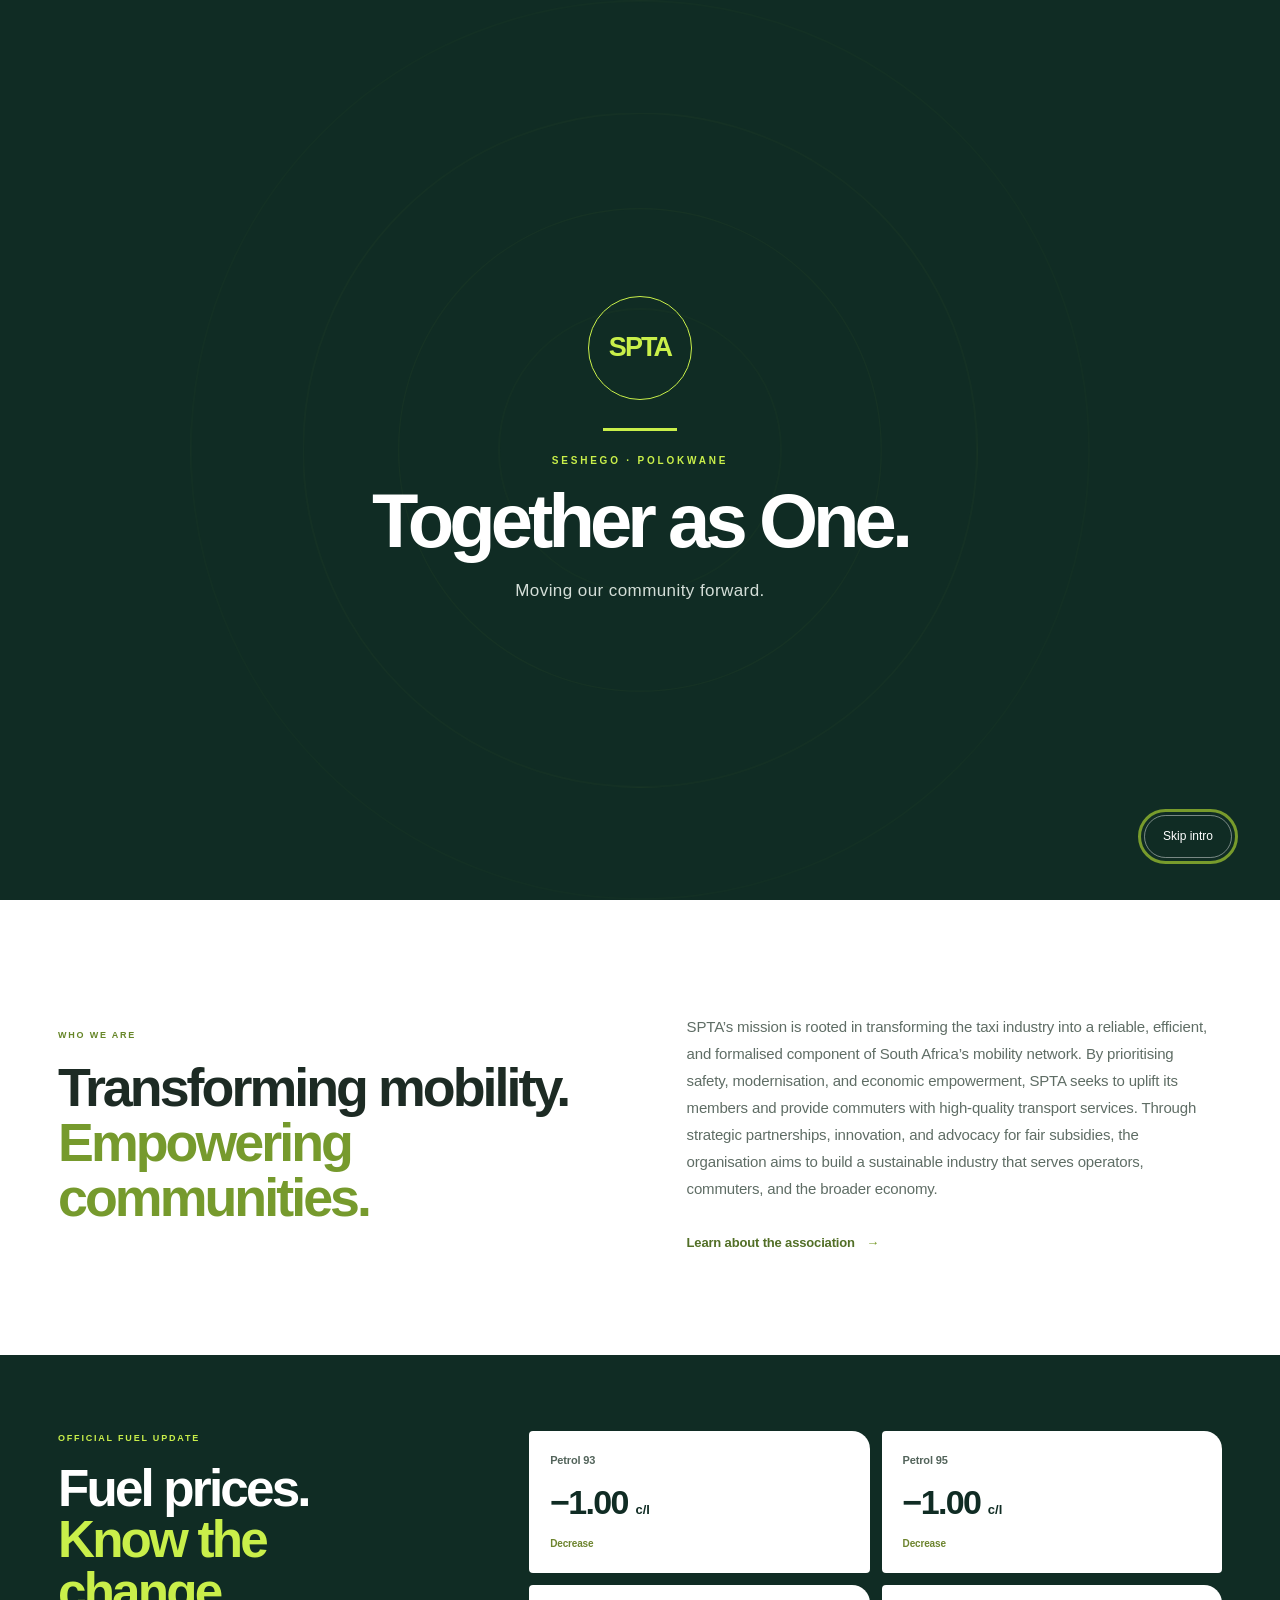
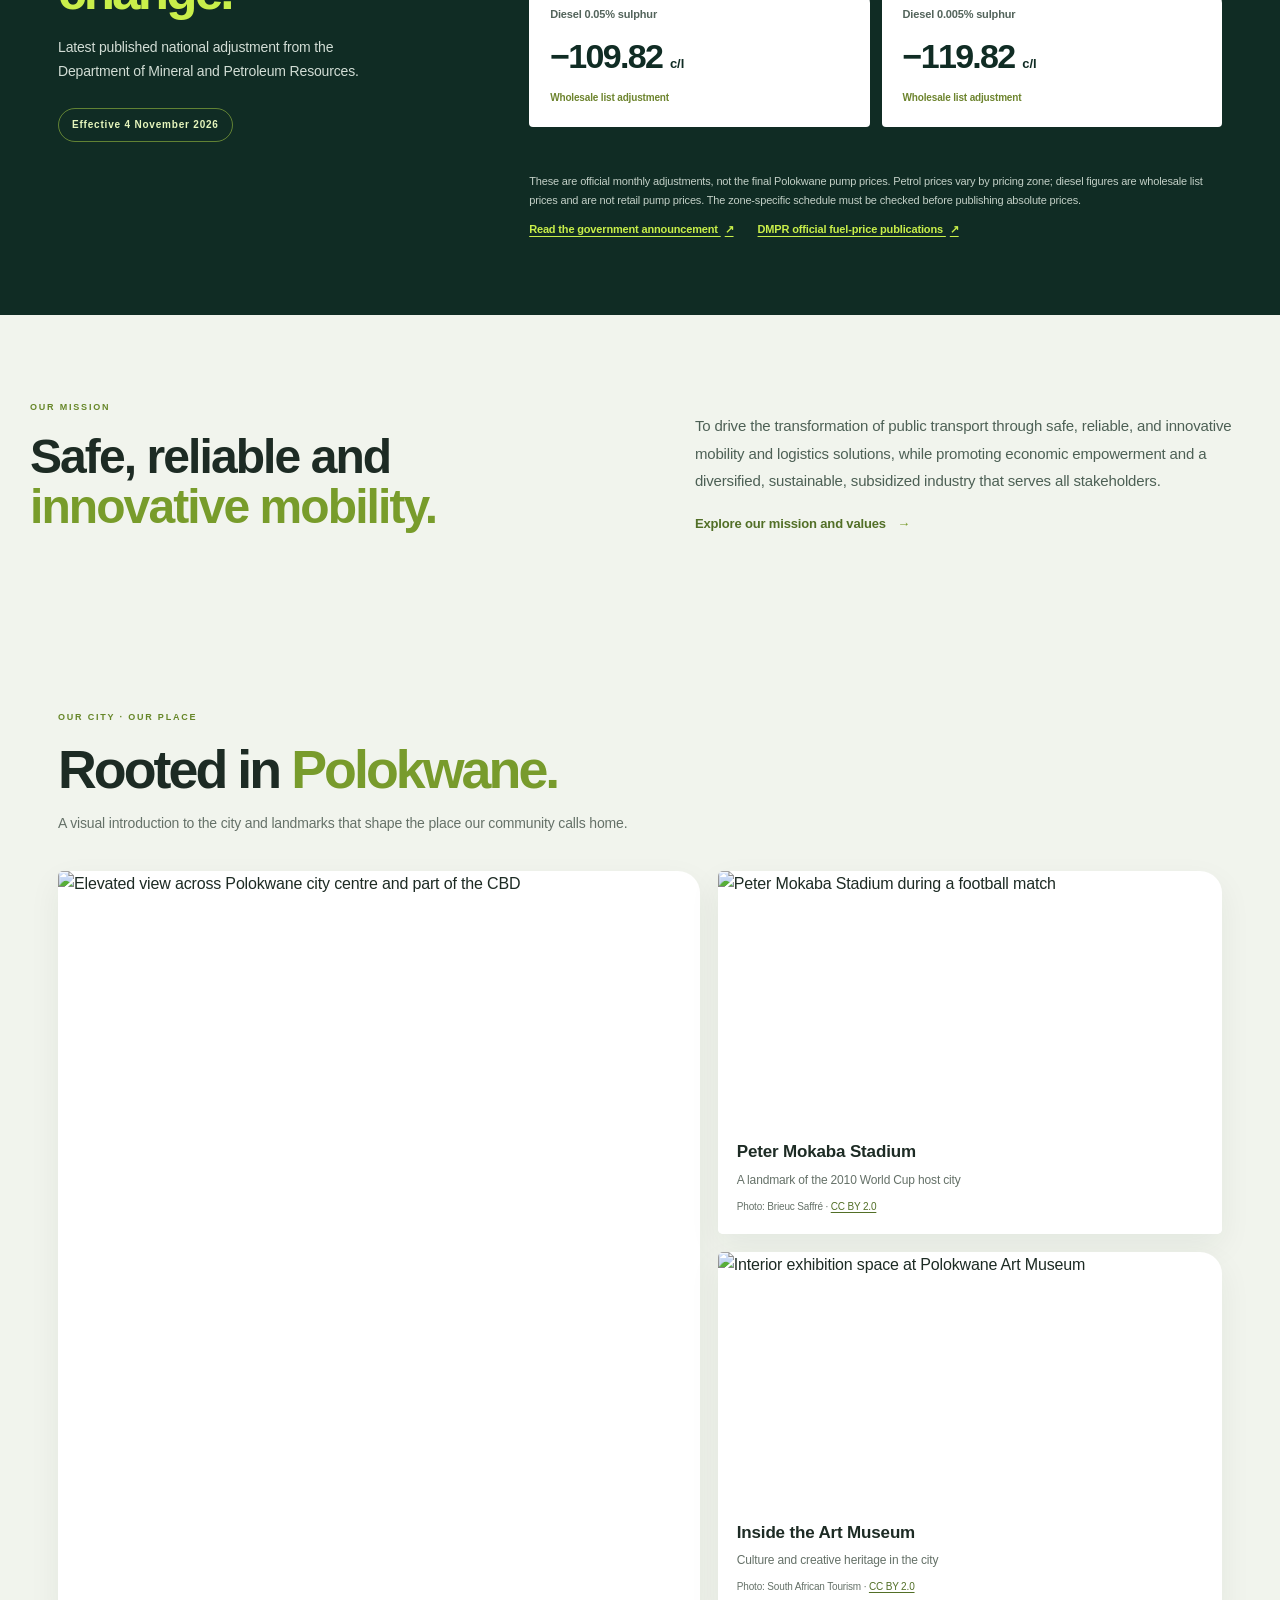
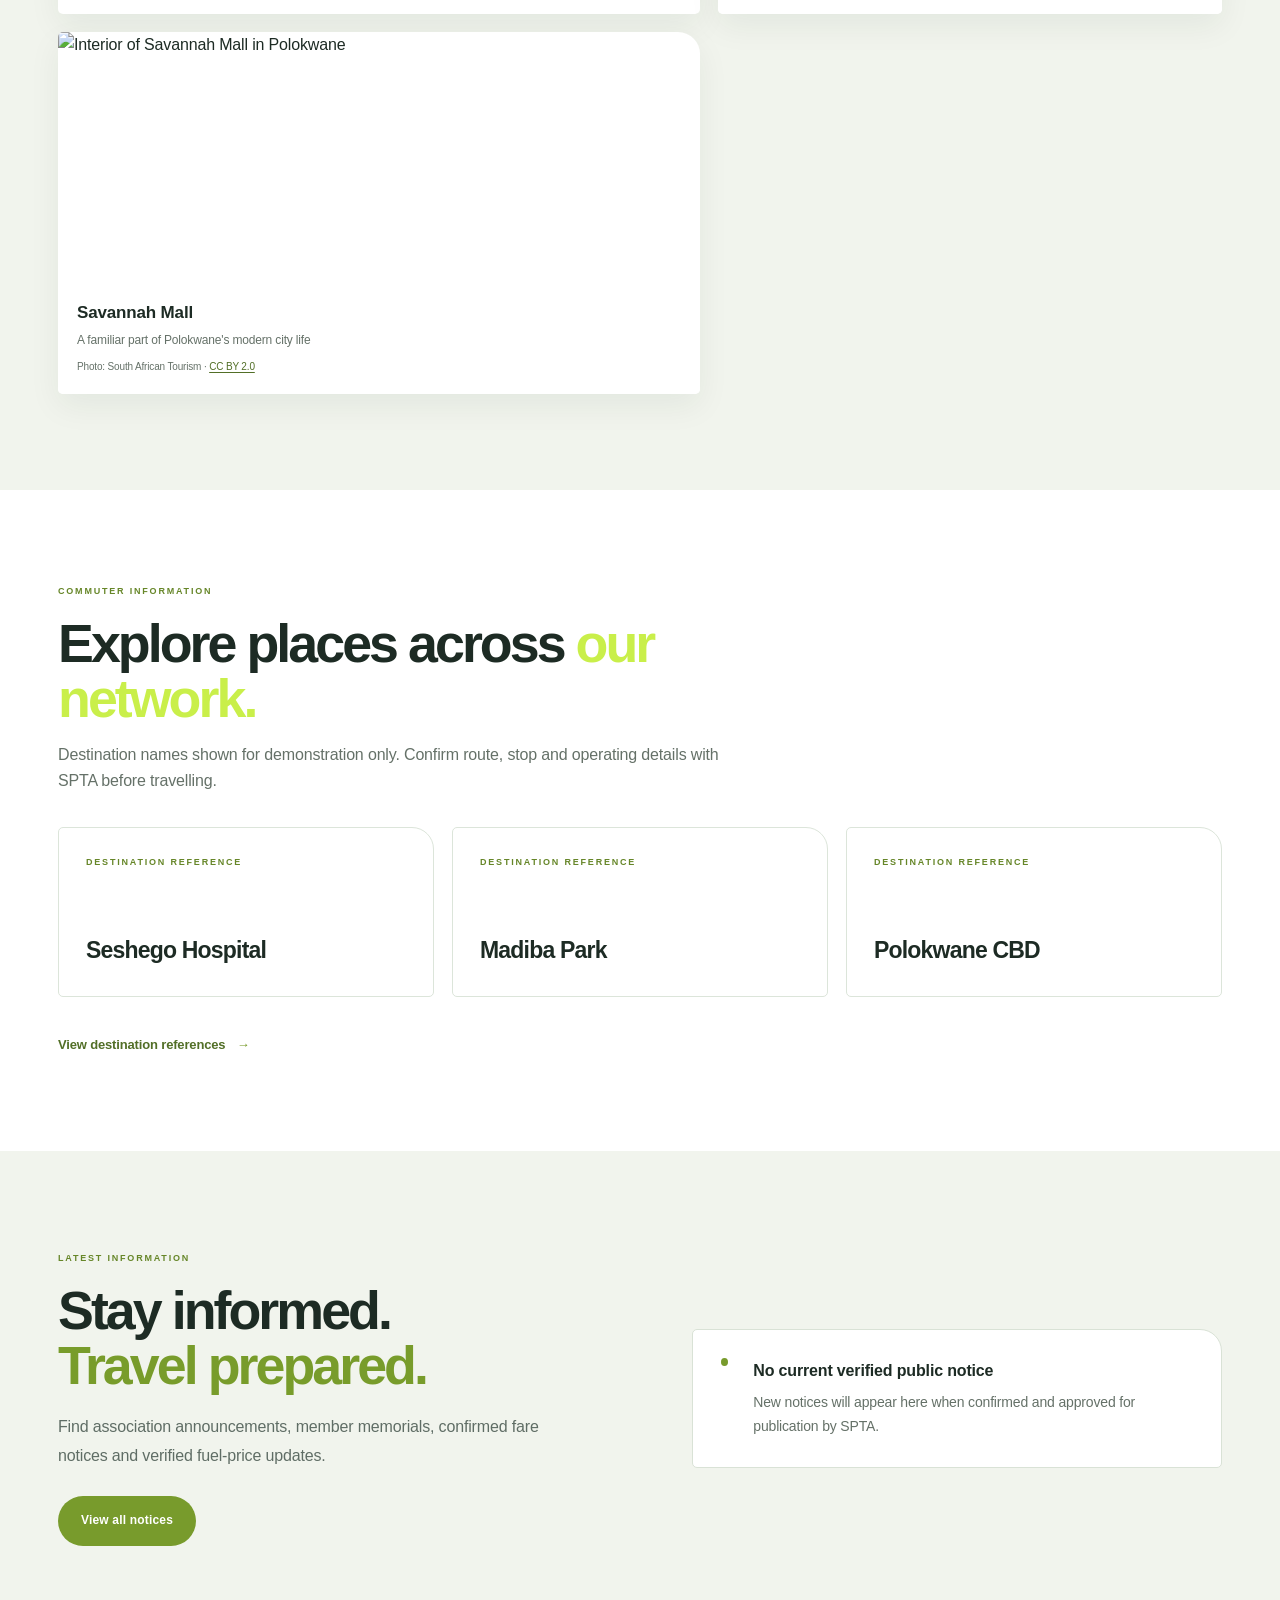
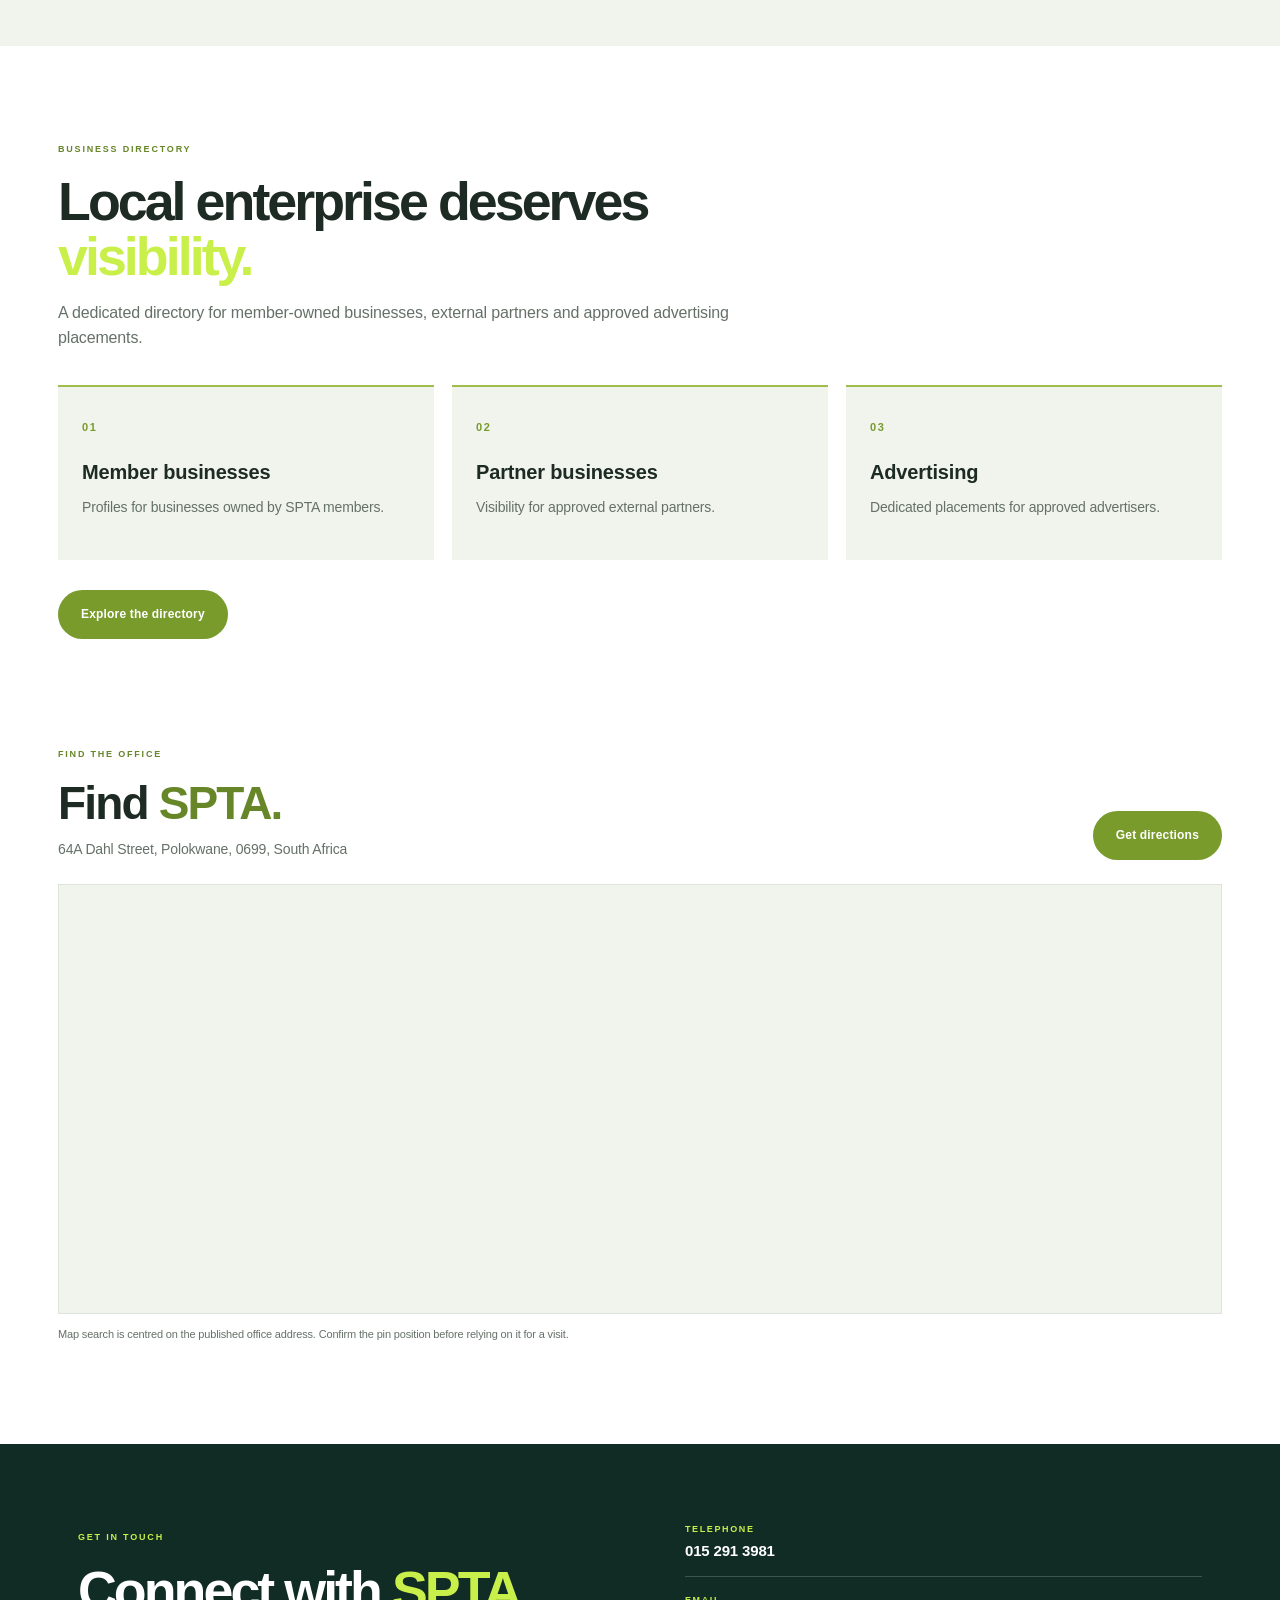
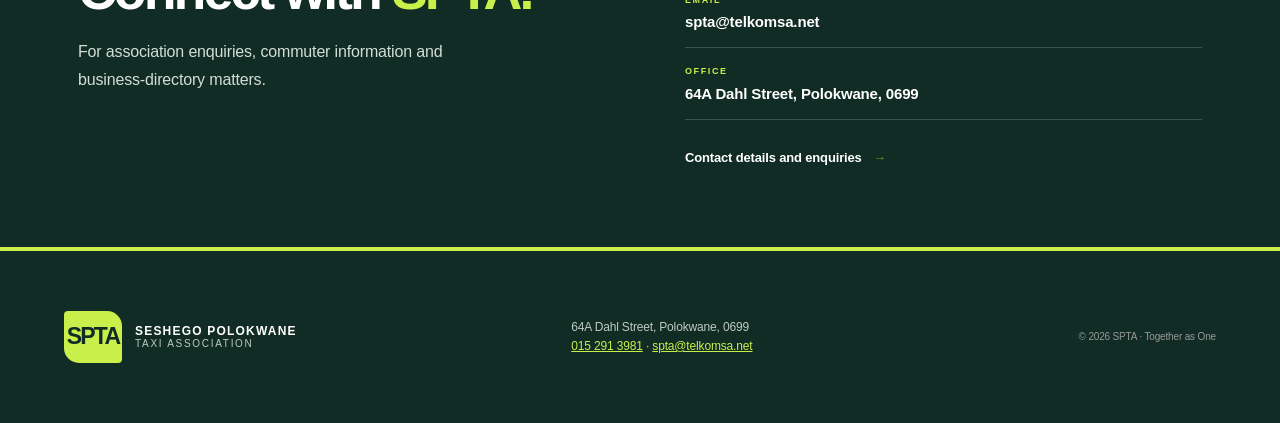
==== commit 52383d55: "Correct image URLs and descriptions for local photo cards" ====
--- a/index.html
+++ b/index.html
@@ -78,11 +78,11 @@
       <figcaption><strong>Peter Mokaba Stadium</strong><span>A landmark of the 2010 World Cup host city</span><small>Photo: Brieuc Saffré · <a href="https://commons.wikimedia.org/wiki/File:Mokaba_stadium_(4739619696).jpg" target="_blank" rel="noopener noreferrer">CC BY 2.0</a></small></figcaption>
     </figure>
     <figure class="home-place-card home-place-museum">
-      <img src="https://thumb.wikimedia.org/wikipedia/commons/thumb/2/2d/Polokwane_Art_Museum%2C_Limpopo%2C_South_Africa_%2810190436294%29.jpg/1280px-Polokwane_Art_Museum%2C_Limpopo%2C_South_Africa_%2810190436294%29.jpg" alt="Polokwane Art Museum building" loading="lazy">
-      <figcaption><strong>Polokwane Art Museum</strong><span>Culture and creative heritage in the city</span><small>Photo: South African Tourism · <a href="https://commons.wikimedia.org/wiki/File:Polokwane_Art_Museum,_Limpopo,_South_Africa_(10190436294).jpg" target="_blank" rel="noopener noreferrer">CC BY 2.0</a></small></figcaption>
+      <img src="https://thumb.wikimedia.org/wikipedia/commons/thumb/2/2f/Polokwane_Art_Museum%2C_Limpopo%2C_South_Africa_%2810190436294%29.jpg/1280px-Polokwane_Art_Museum%2C_Limpopo%2C_South_Africa_%2810190436294%29.jpg" alt="Interior exhibition space at Polokwane Art Museum" loading="lazy">
+      <figcaption><strong>Inside the Art Museum</strong><span>Culture and creative heritage in the city</span><small>Photo: South African Tourism · <a href="https://commons.wikimedia.org/wiki/File:Polokwane_Art_Museum,_Limpopo,_South_Africa_(10190436294).jpg" target="_blank" rel="noopener noreferrer">CC BY 2.0</a></small></figcaption>
     </figure>
     <figure class="home-place-card home-place-mall">
-      <img src="https://thumb.wikimedia.org/wikipedia/commons/thumb/5/5a/Savannah_Mall%2C_Polokwane%2C_Limpopo%2C_South_Africa_%2810185861304%29.jpg/1280px-Savannah_Mall%2C_Polokwane%2C_Limpopo%2C_South_Africa_%2810185861304%29.jpg" alt="Savannah Mall in Polokwane" loading="lazy">
+      <img src="https://thumb.wikimedia.org/wikipedia/commons/thumb/d/de/Savannah_Mall%2C_Polokwane%2C_Limpopo%2C_South_Africa_%2810185861304%29.jpg/1280px-Savannah_Mall%2C_Polokwane%2C_Limpopo%2C_South_Africa_%2810185861304%29.jpg" alt="Interior of Savannah Mall in Polokwane" loading="lazy">
       <figcaption><strong>Savannah Mall</strong><span>A familiar part of Polokwane's modern city life</span><small>Photo: South African Tourism · <a href="https://commons.wikimedia.org/wiki/File:Savannah_Mall,_Polokwane,_Limpopo,_South_Africa_(10185861304).jpg" target="_blank" rel="noopener noreferrer">CC BY 2.0</a></small></figcaption>
     </figure>
   </div>
--- a/css/site.css
+++ b/css/site.css
@@ -385,3 +385,23 @@
  .home-place-card img{height:auto;aspect-ratio:16/9}
 }
 @media(max-width:420px){.home-fuel-data{grid-template-columns:1fr}.home-fuel-item{padding:18px}}
+
+
+/* Expanded Polokwane homepage image story */
+.home-place-identity{padding-top:92px;padding-bottom:96px}
+.home-place-heading{margin-bottom:36px}
+.home-place-grid{grid-template-columns:1.12fr .88fr;grid-template-rows:repeat(2,minmax(220px,auto));gap:18px}
+.home-place-card{position:relative;min-height:250px}
+.home-place-card img{height:100%;min-height:250px;max-height:360px;object-fit:cover;transition:transform .55s ease}
+.home-place-card:hover img{transform:scale(1.035)}
+.home-place-city{grid-row:span 2}
+.home-place-city img{max-height:100%;min-height:520px}
+.home-place-stadium img,.home-place-museum img,.home-place-mall img{height:250px}
+.home-place-card figcaption{background:#fff}
+.home-place-card figcaption strong{font-size:17px}
+.home-place-card figcaption span{line-height:1.5}
+@media(max-width:760px){
+ .home-place-grid{grid-template-columns:1fr;grid-template-rows:auto}
+ .home-place-city{grid-row:auto}
+ .home-place-city img,.home-place-card img{min-height:0;height:auto;aspect-ratio:16/9;max-height:none}
+}
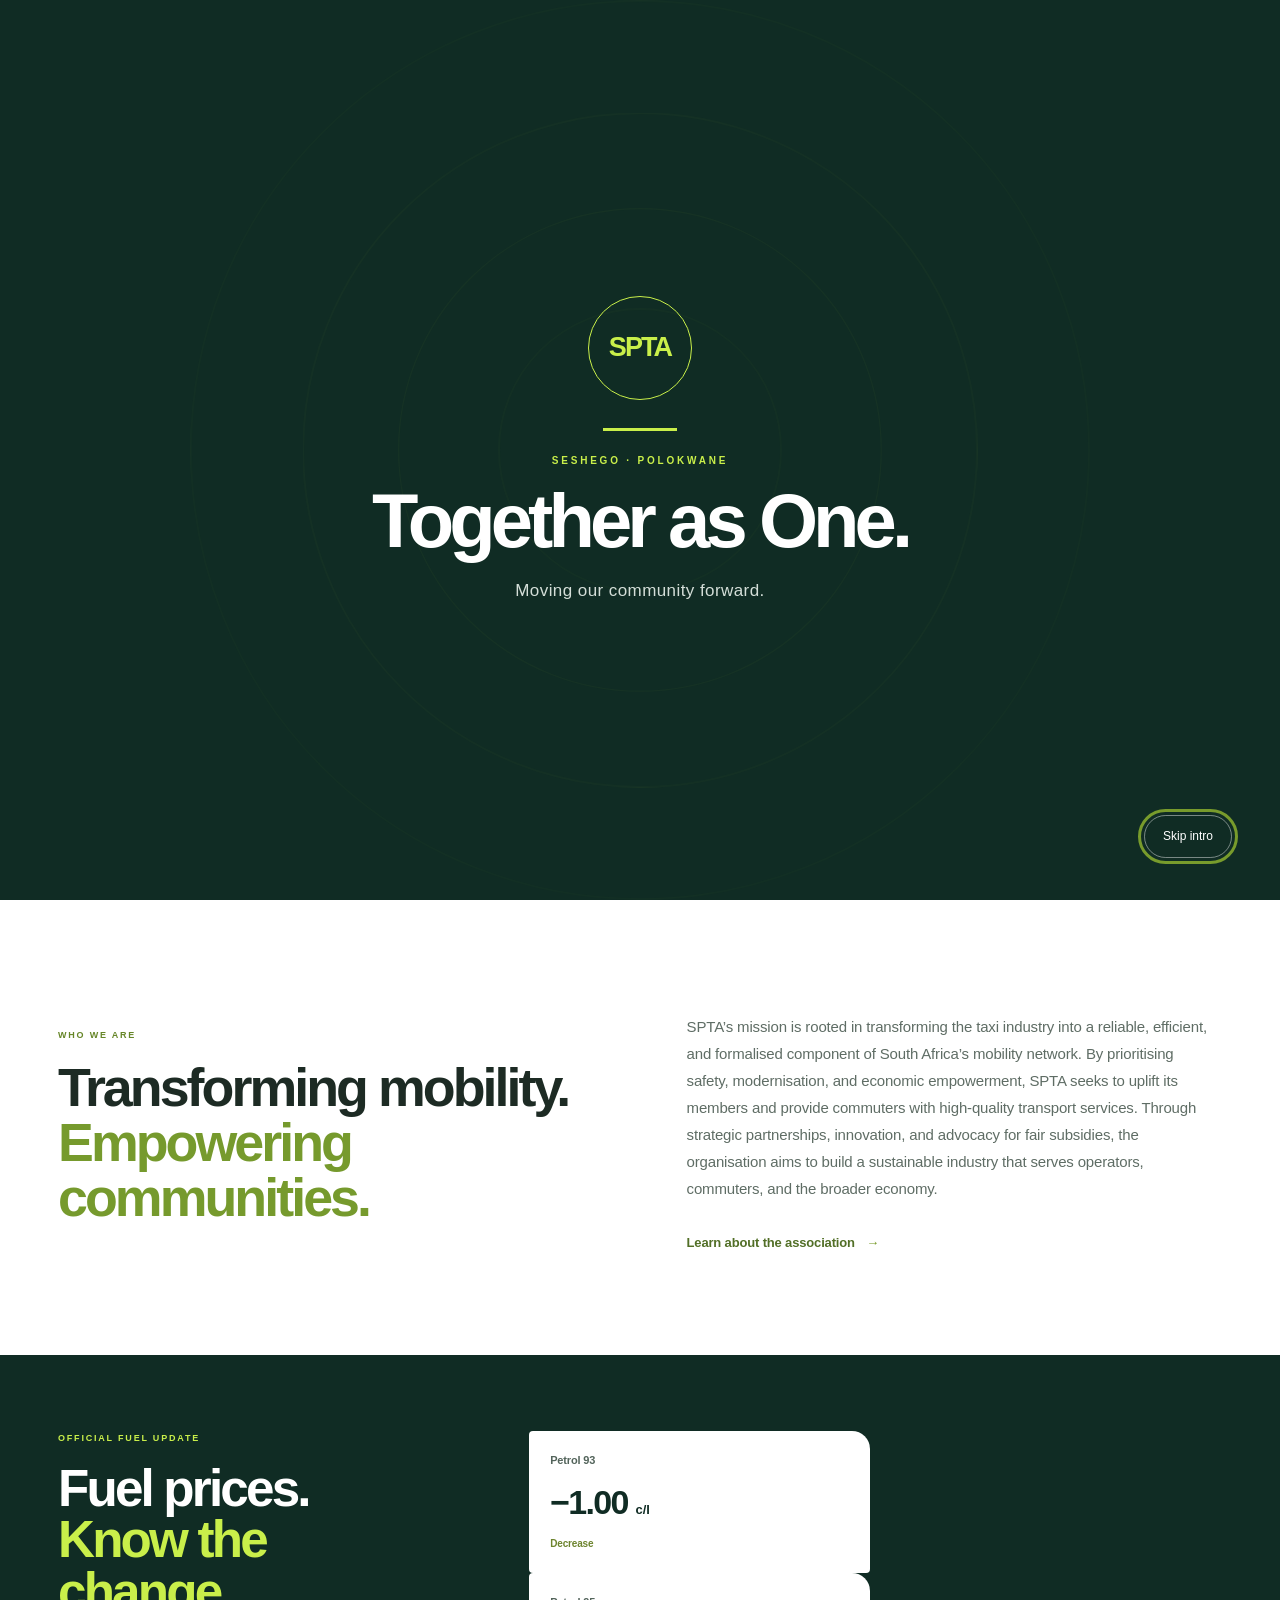
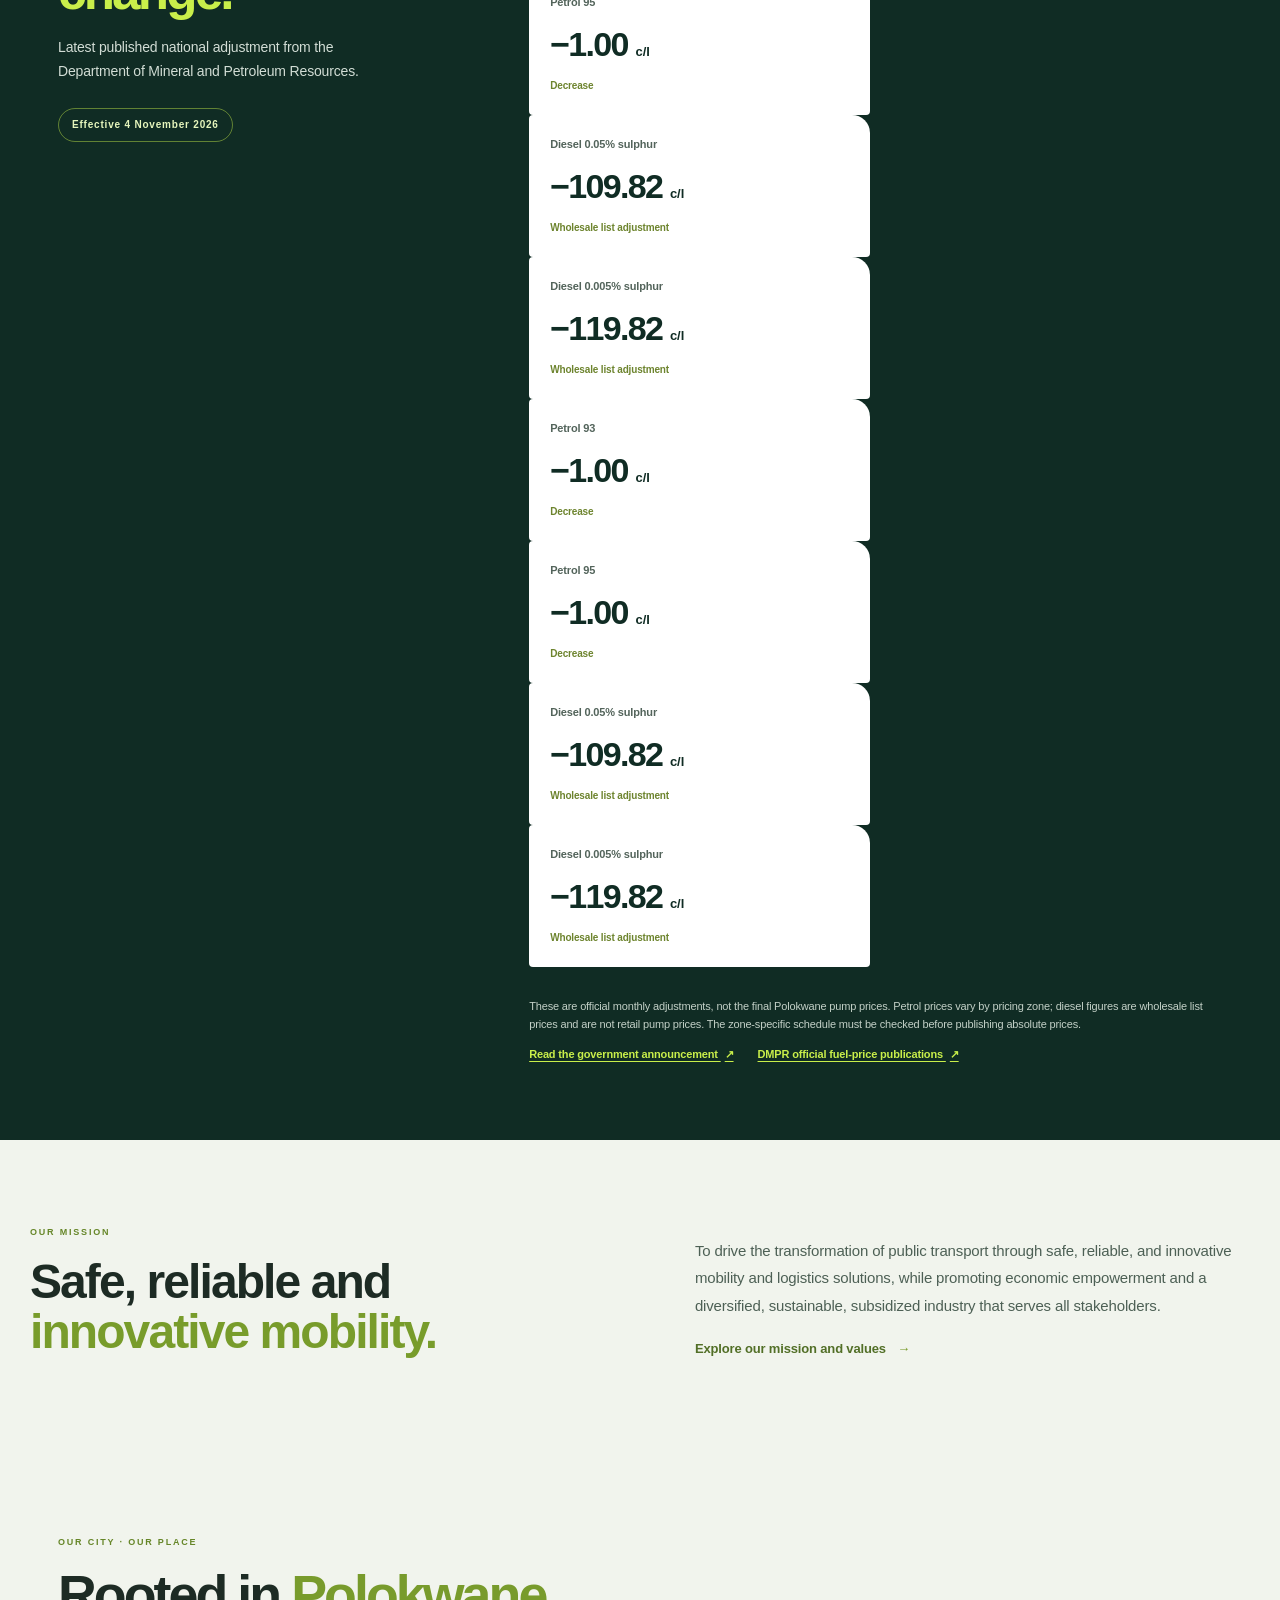
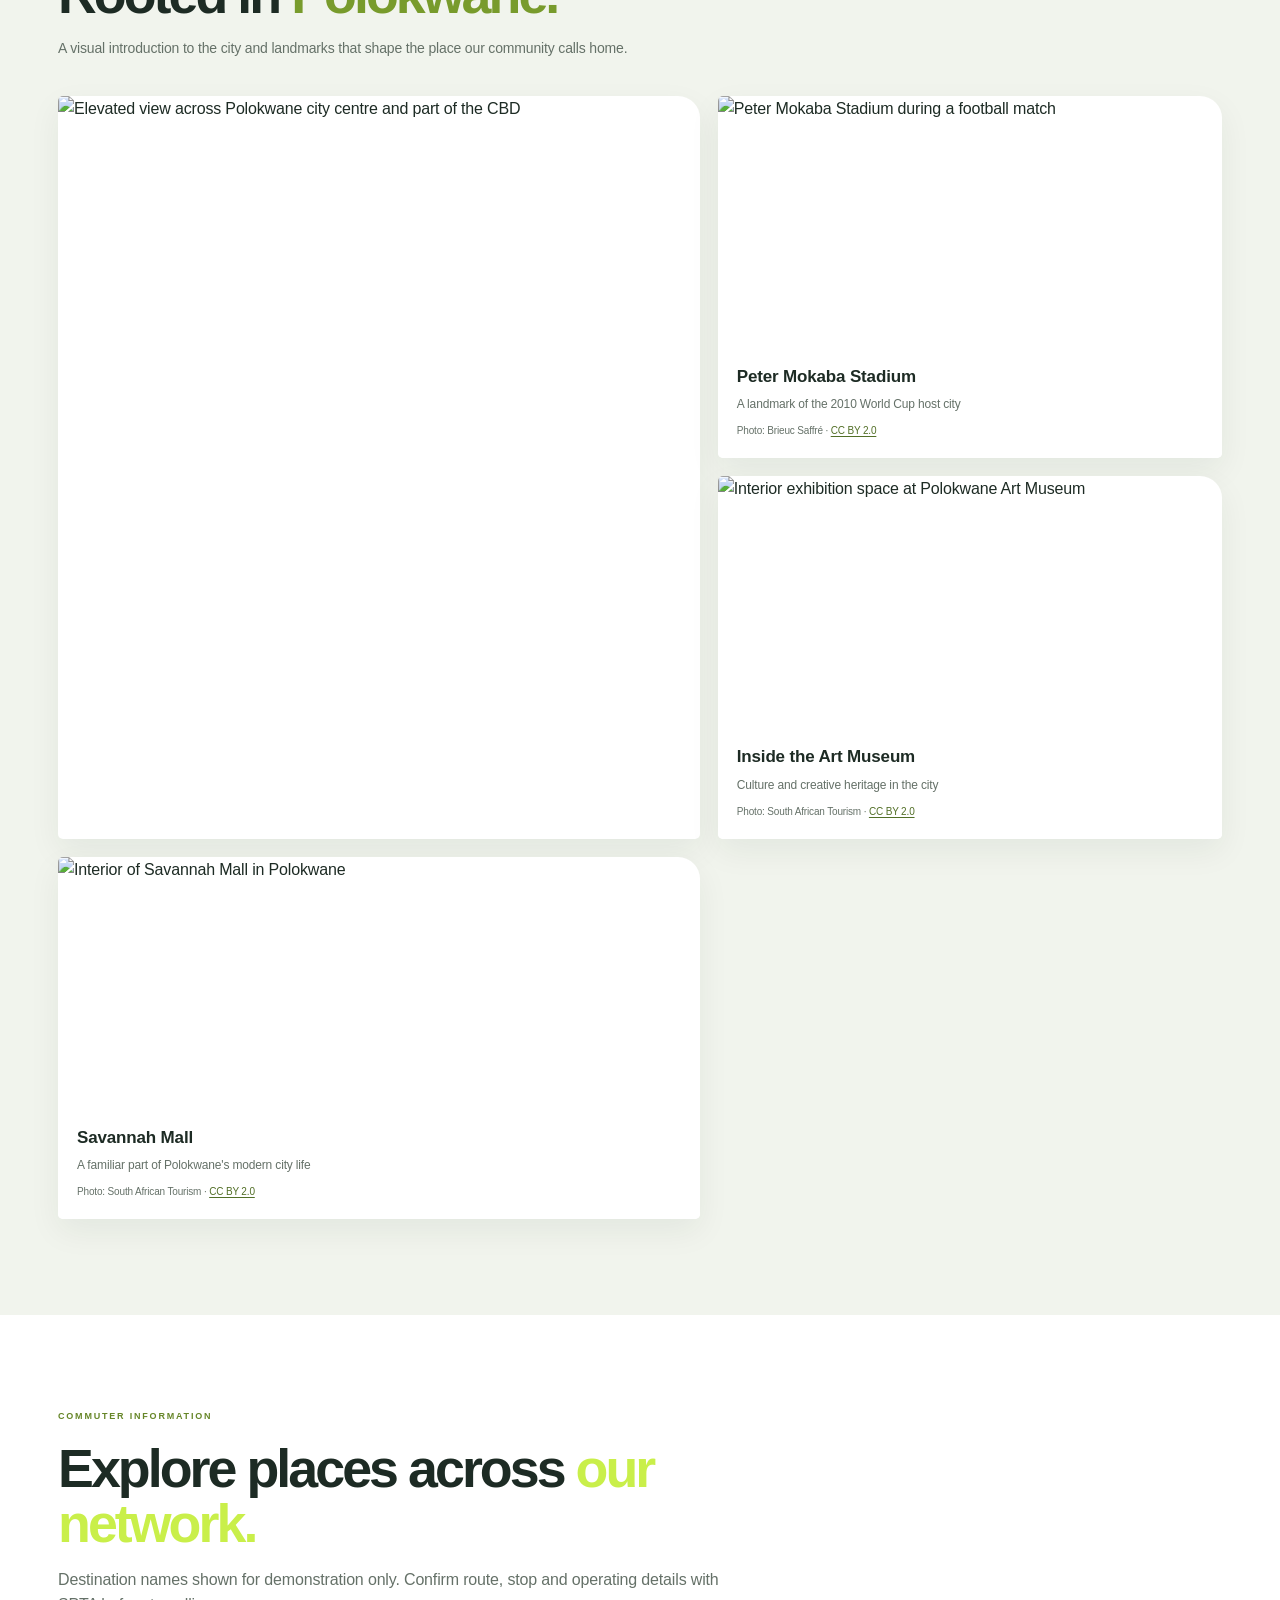
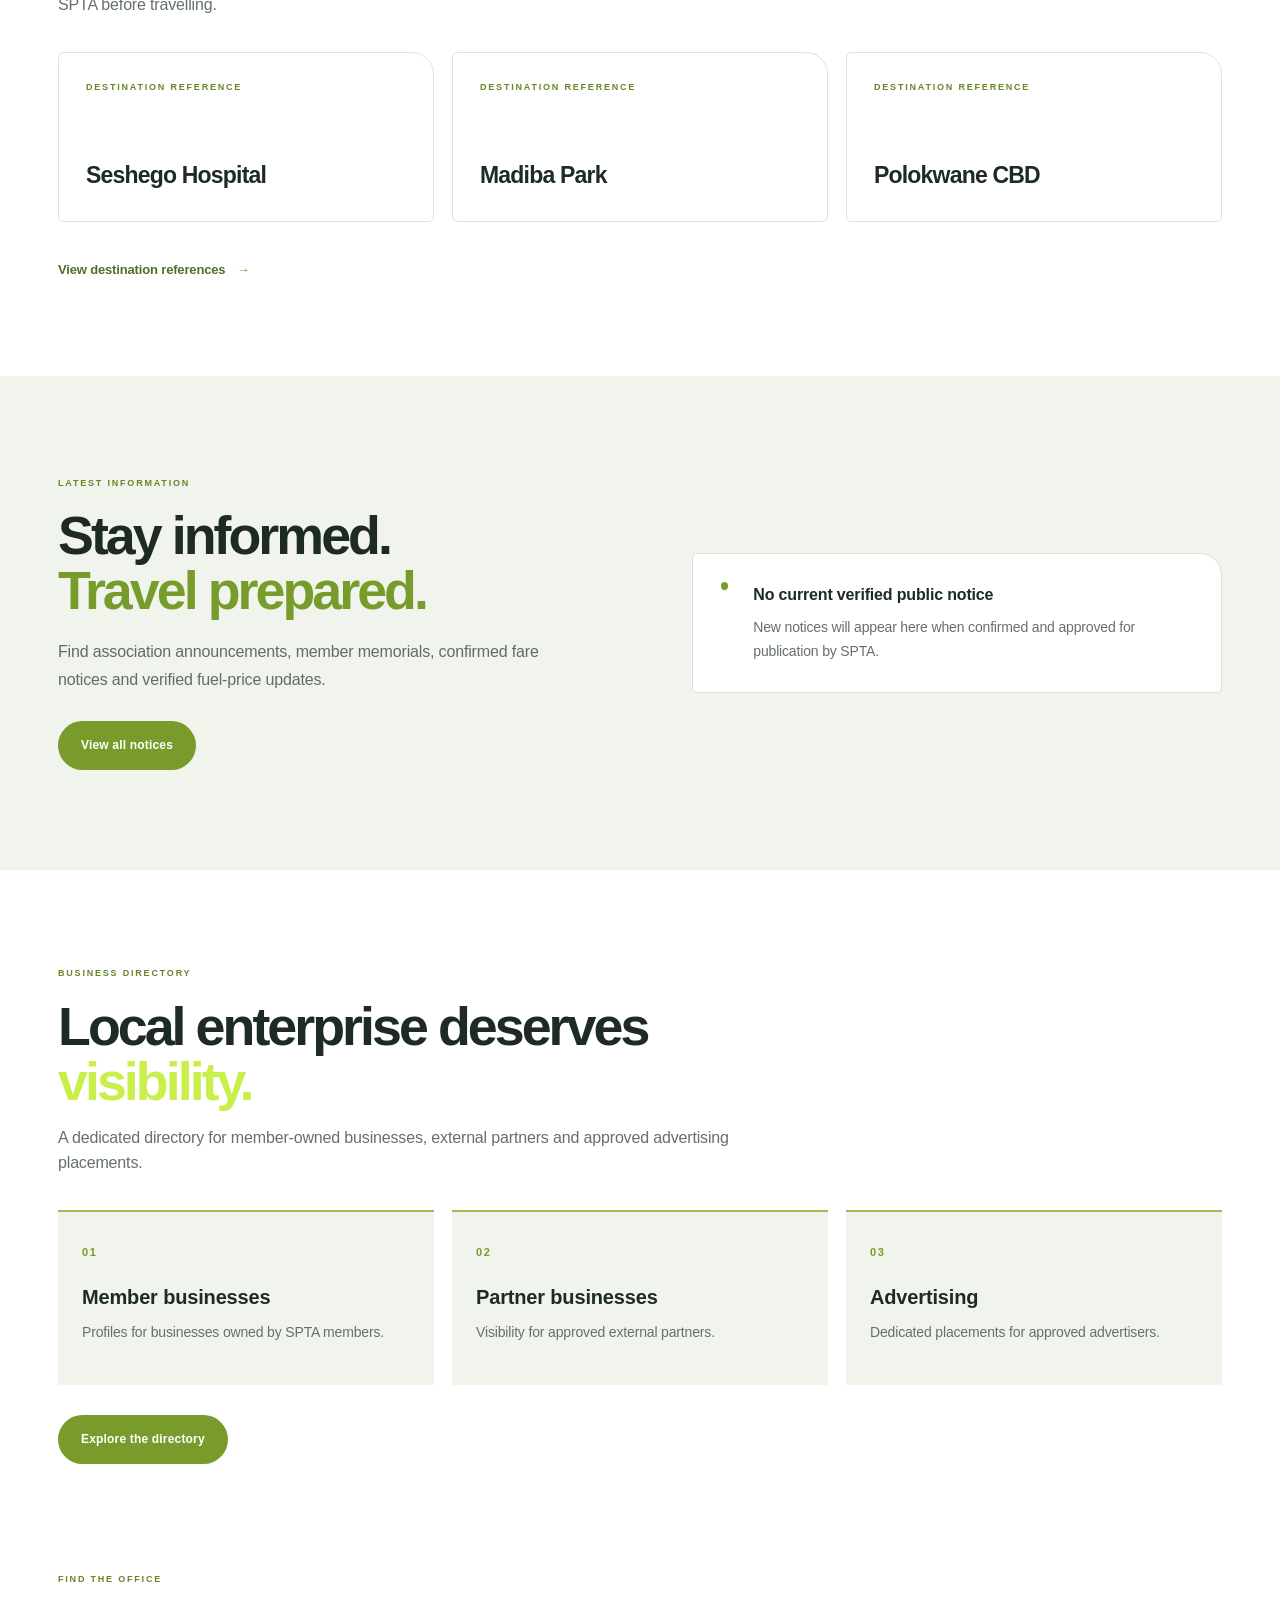
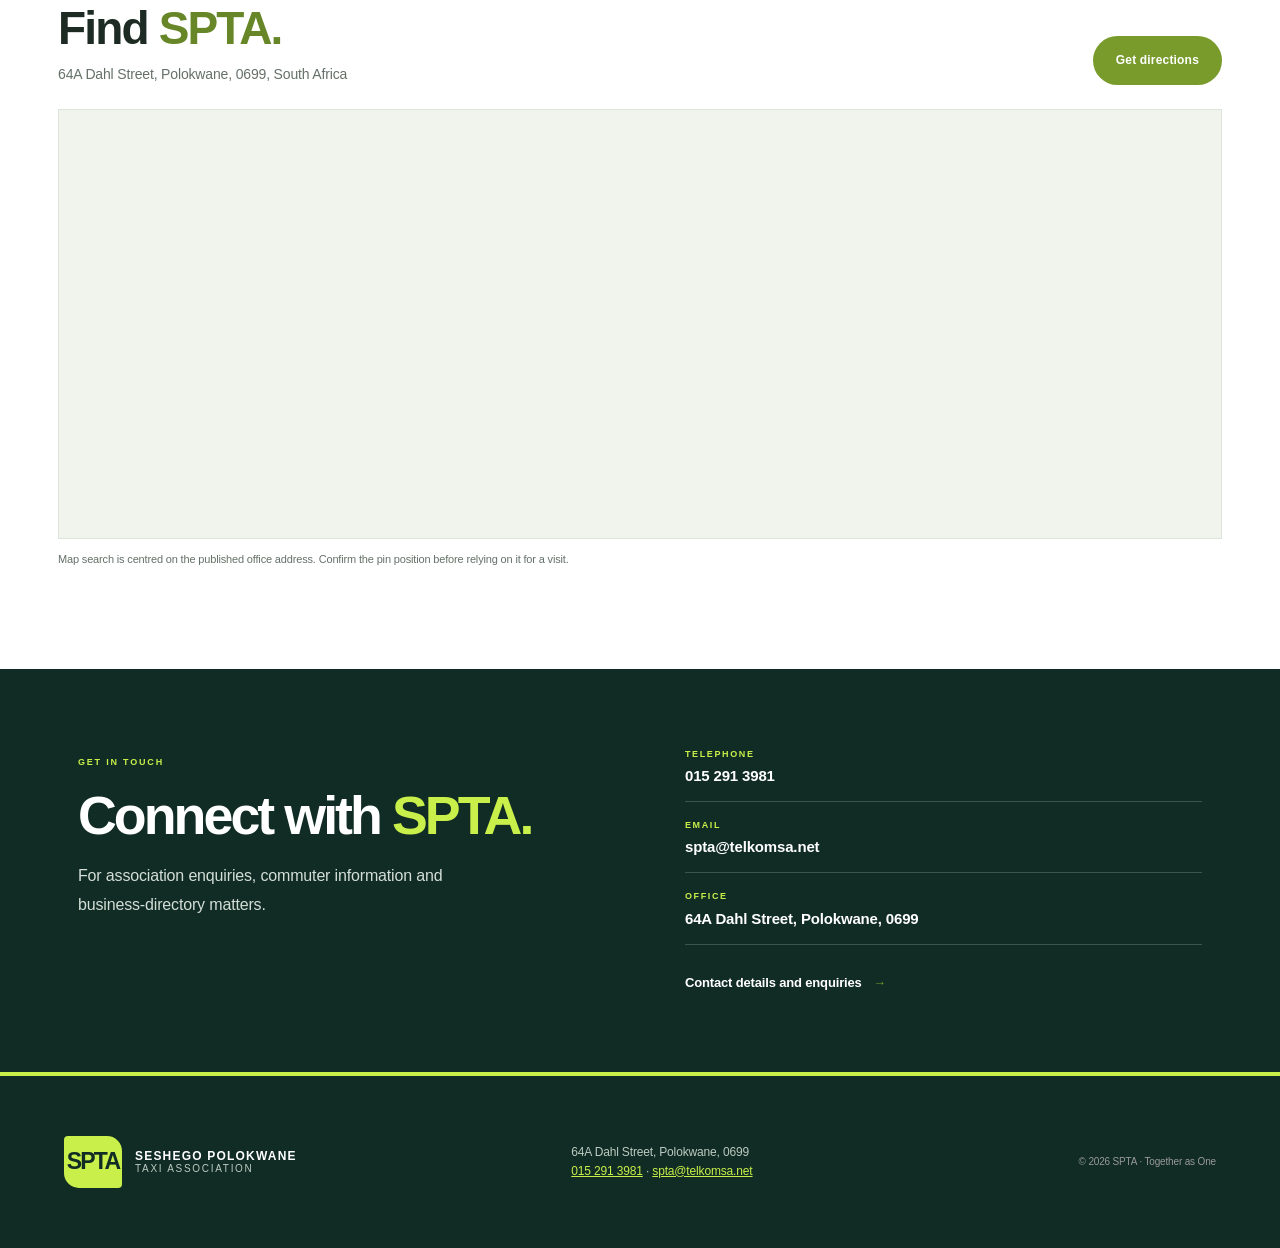
==== commit 37a46b6b: "Redesign homepage fuel adjustment display" ====
--- a/index.html
+++ b/index.html
@@ -41,11 +41,16 @@
       <p>Latest published national adjustment from the Department of Mineral and Petroleum Resources.</p>
       <span class="home-fuel-effective">Effective 4 November 2026</span>
     </div>
-    <div class="home-fuel-data">
+    <div class="home-fuel-data" aria-label="Fuel price adjustments, effective 4 November 2026"><div class="home-fuel-track">
       <article class="home-fuel-item"><span>Petrol 93</span><strong>−1.00 <small>c/l</small></strong><em>Decrease</em></article>
       <article class="home-fuel-item"><span>Petrol 95</span><strong>−1.00 <small>c/l</small></strong><em>Decrease</em></article>
       <article class="home-fuel-item"><span>Diesel 0.05% sulphur</span><strong>−109.82 <small>c/l</small></strong><em>Wholesale list adjustment</em></article>
       <article class="home-fuel-item"><span>Diesel 0.005% sulphur</span><strong>−119.82 <small>c/l</small></strong><em>Wholesale list adjustment</em></article>
+      <article class="home-fuel-item" aria-hidden="true"><span>Petrol 93</span><strong>−1.00 <small>c/l</small></strong><em>Decrease</em></article>
+      <article class="home-fuel-item" aria-hidden="true"><span>Petrol 95</span><strong>−1.00 <small>c/l</small></strong><em>Decrease</em></article>
+      <article class="home-fuel-item" aria-hidden="true"><span>Diesel 0.05% sulphur</span><strong>−109.82 <small>c/l</small></strong><em>Wholesale list adjustment</em></article>
+      <article class="home-fuel-item" aria-hidden="true"><span>Diesel 0.005% sulphur</span><strong>−119.82 <small>c/l</small></strong><em>Wholesale list adjustment</em></article>
+      </div>
     </div>
     <div class="home-fuel-foot">
       <p>These are official monthly adjustments, not the final Polokwane pump prices. Petrol prices vary by pricing zone; diesel figures are wholesale list prices and are not retail pump prices. The zone-specific schedule must be checked before publishing absolute prices.</p>
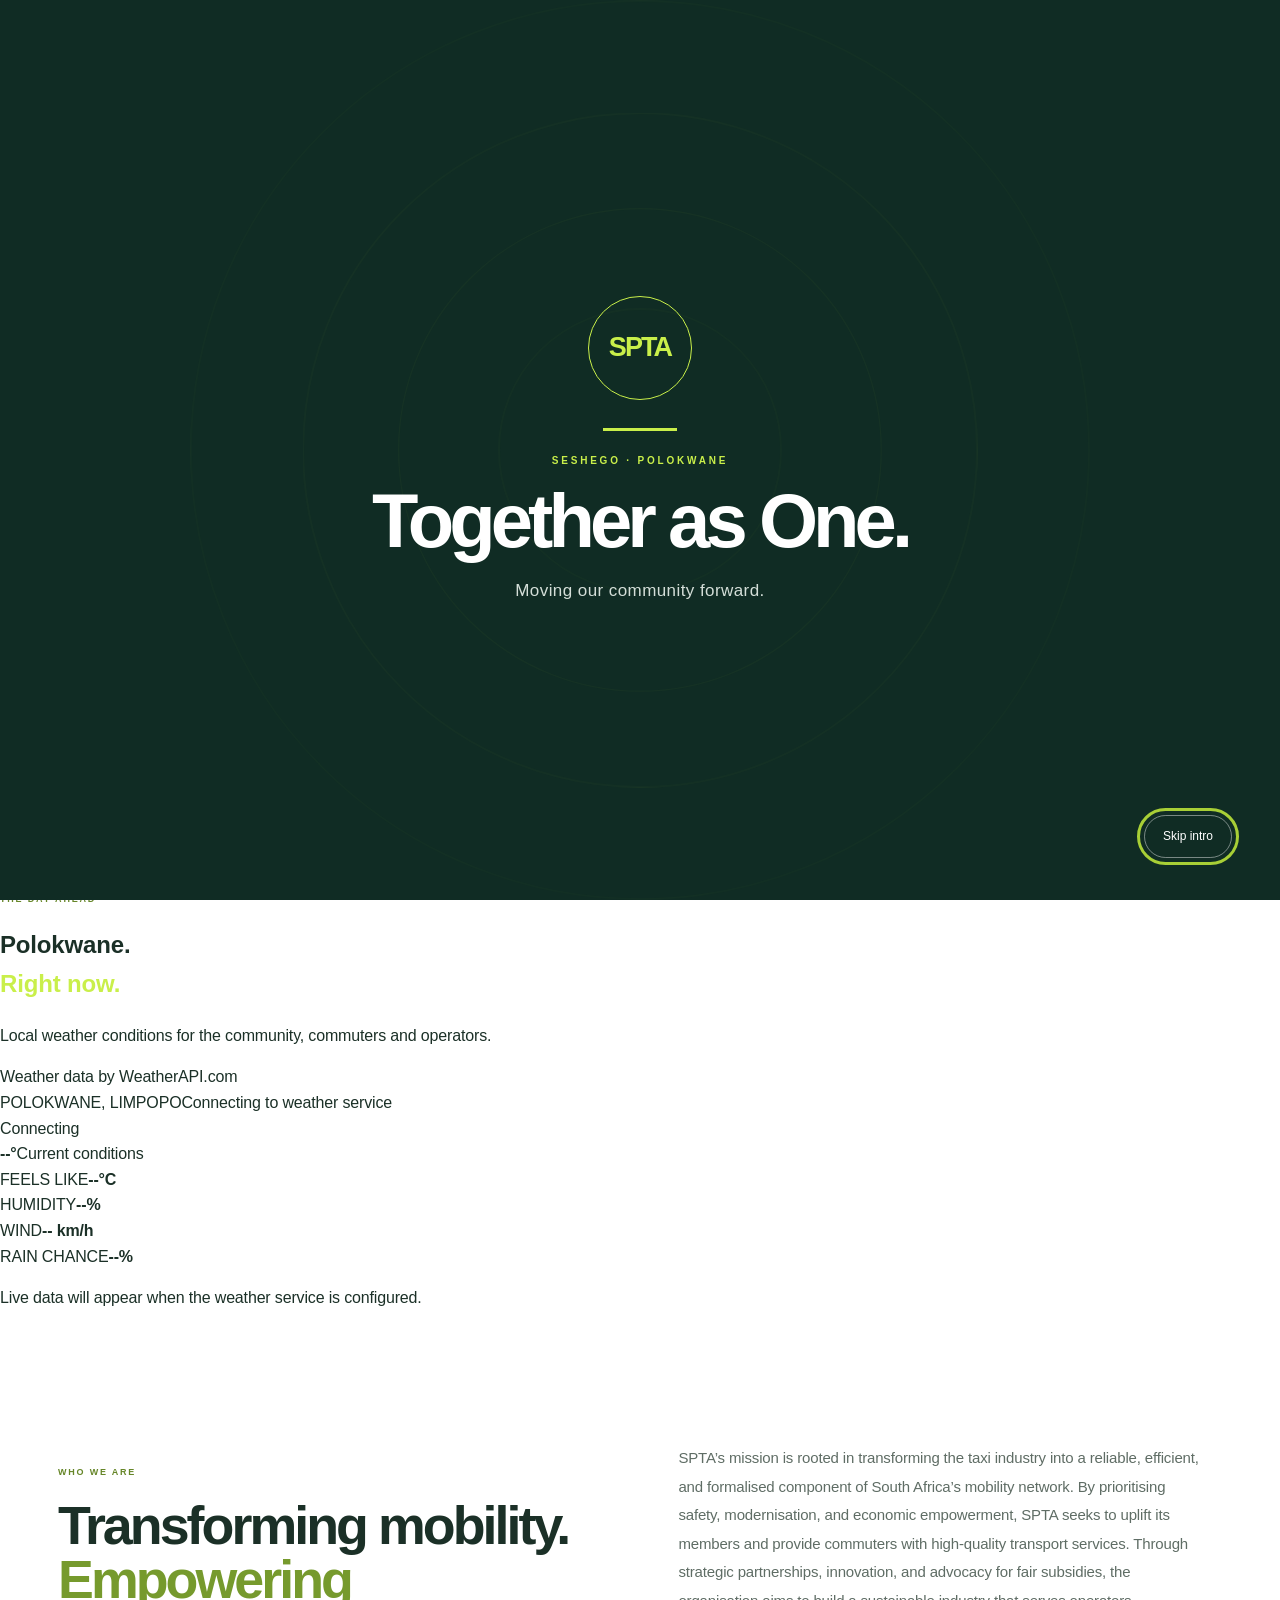
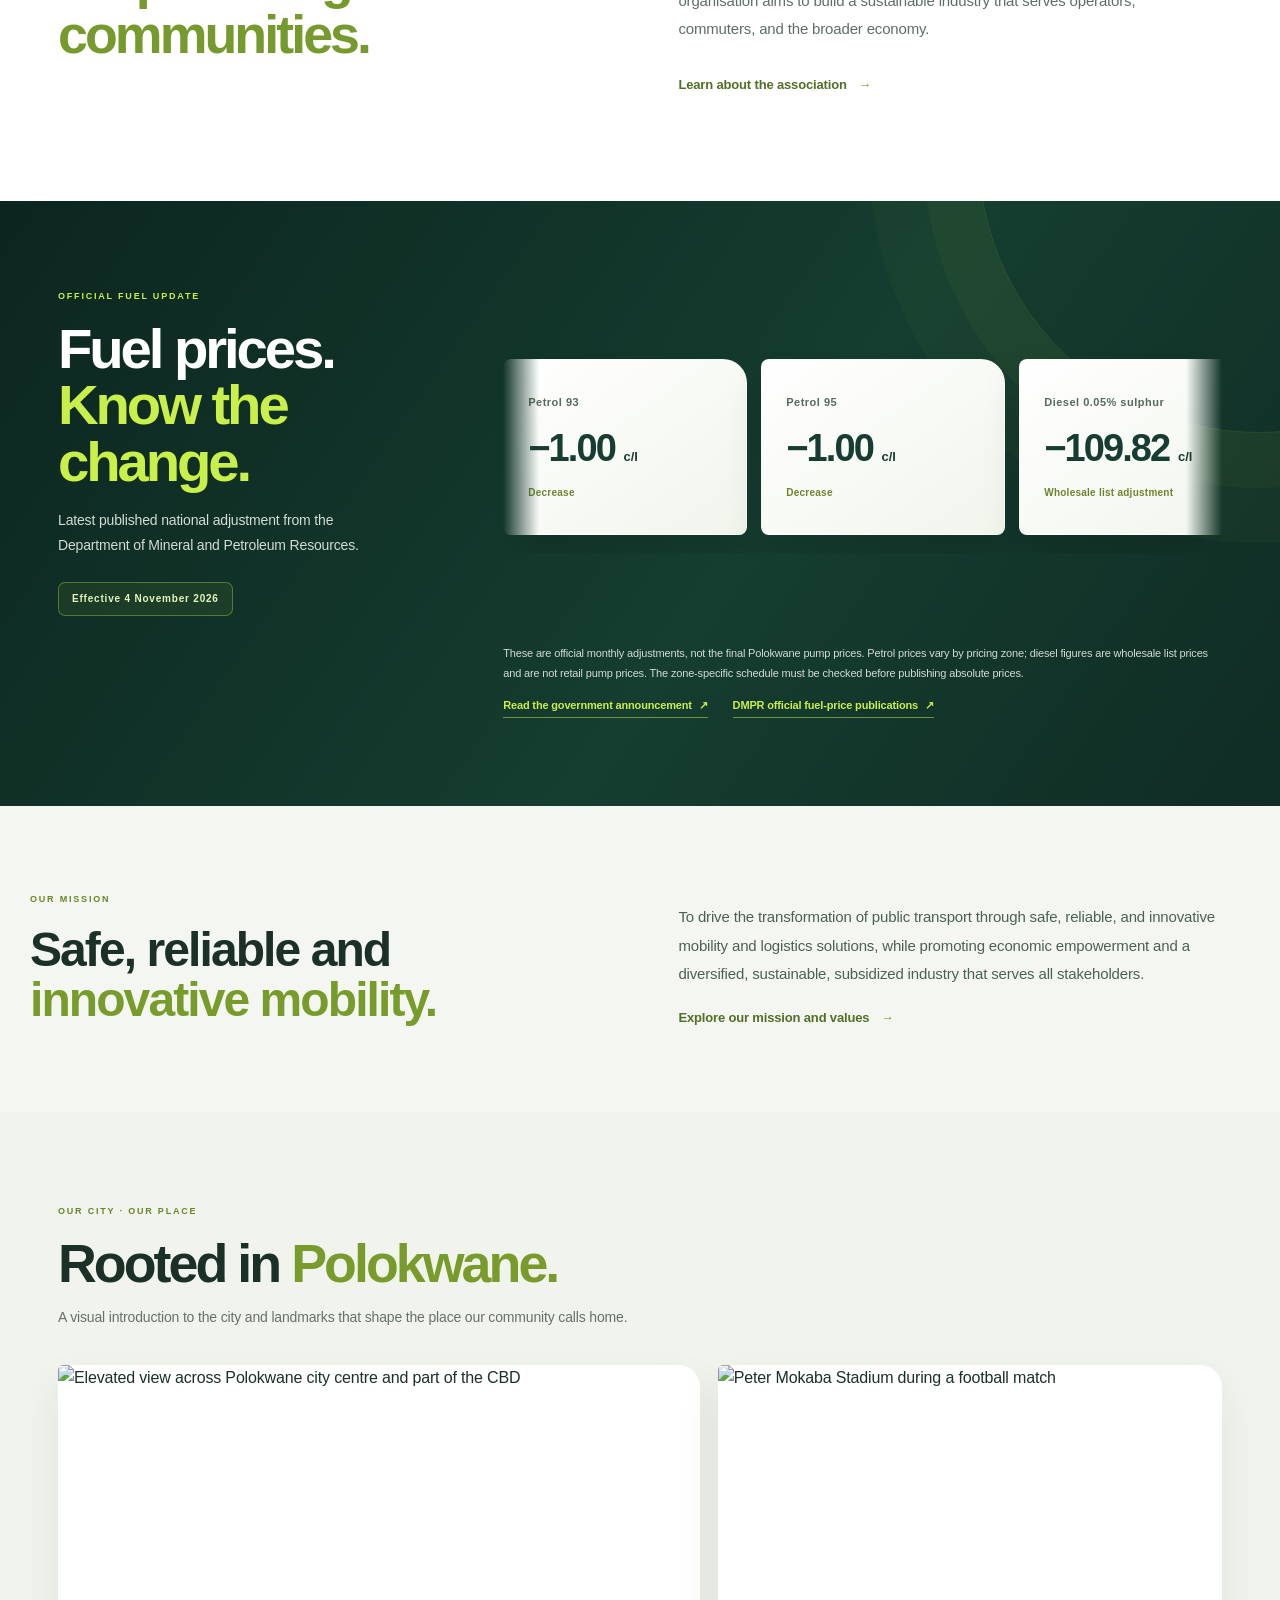
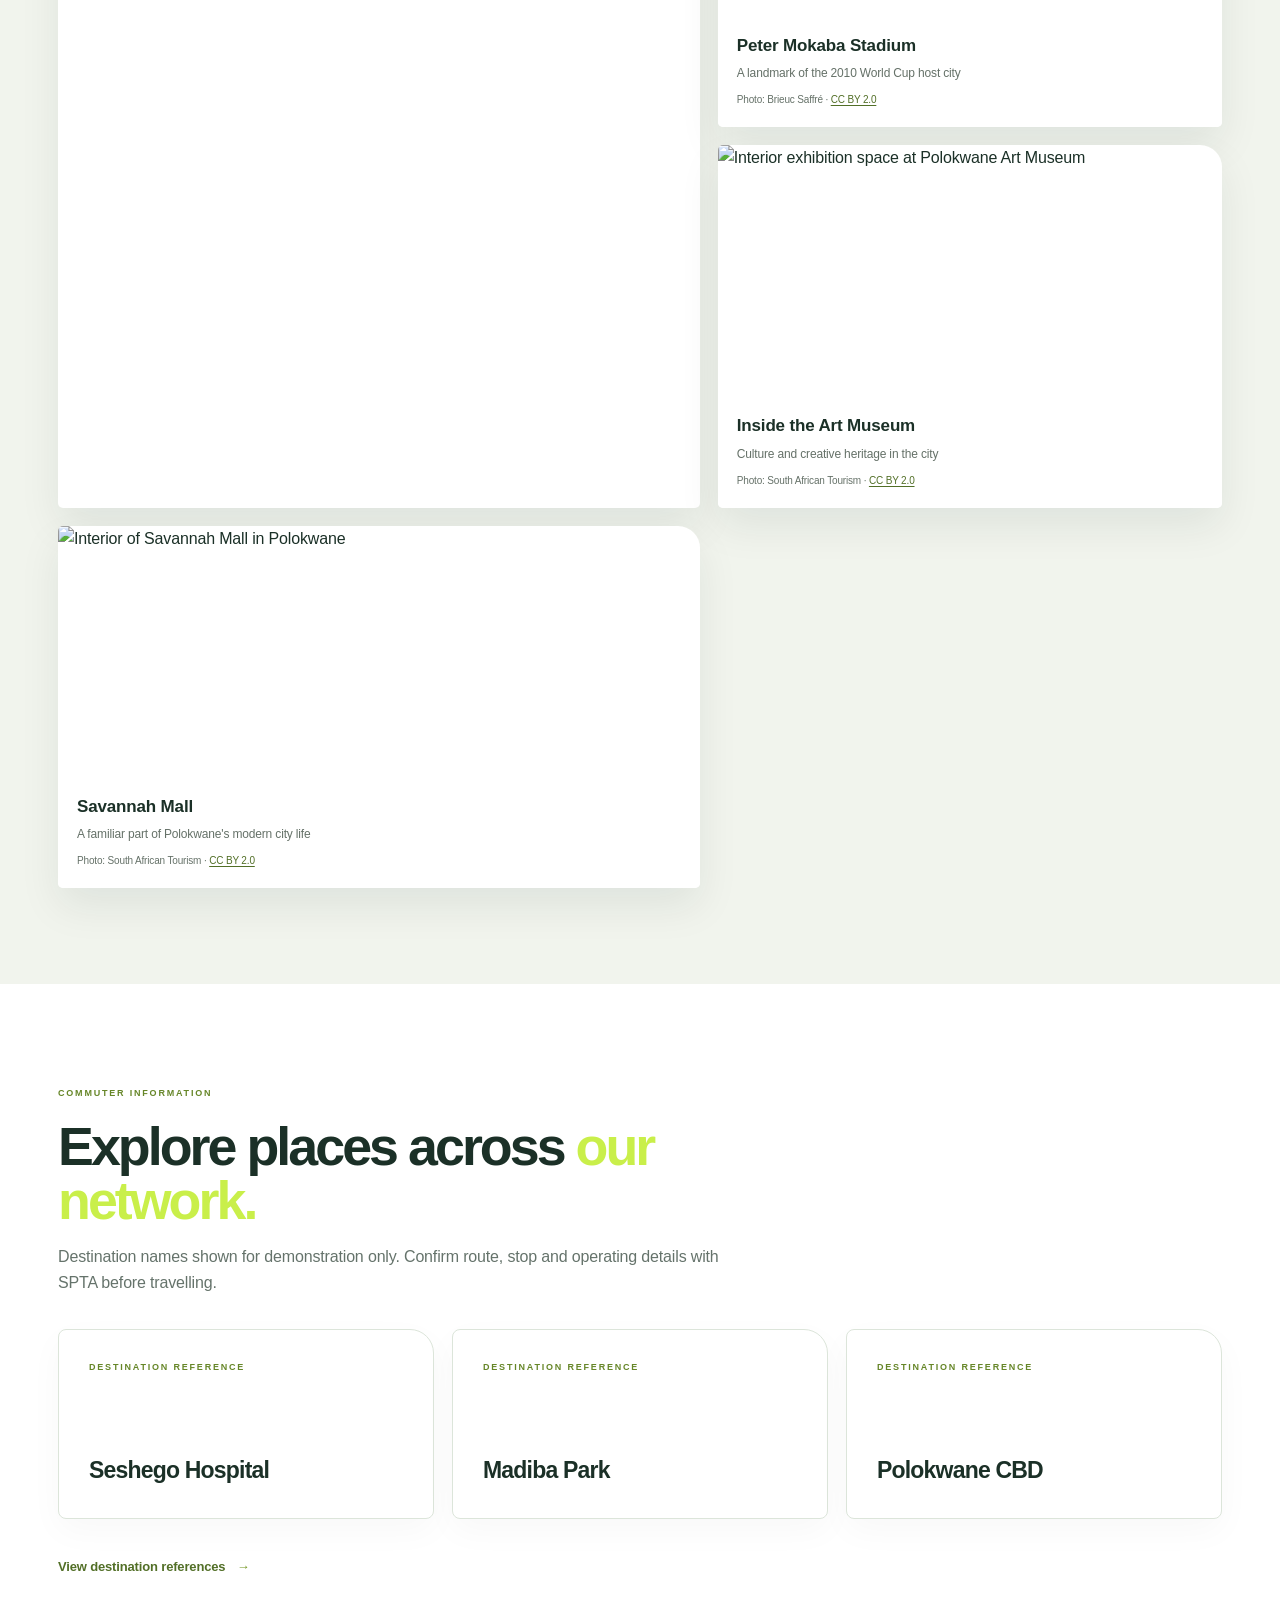
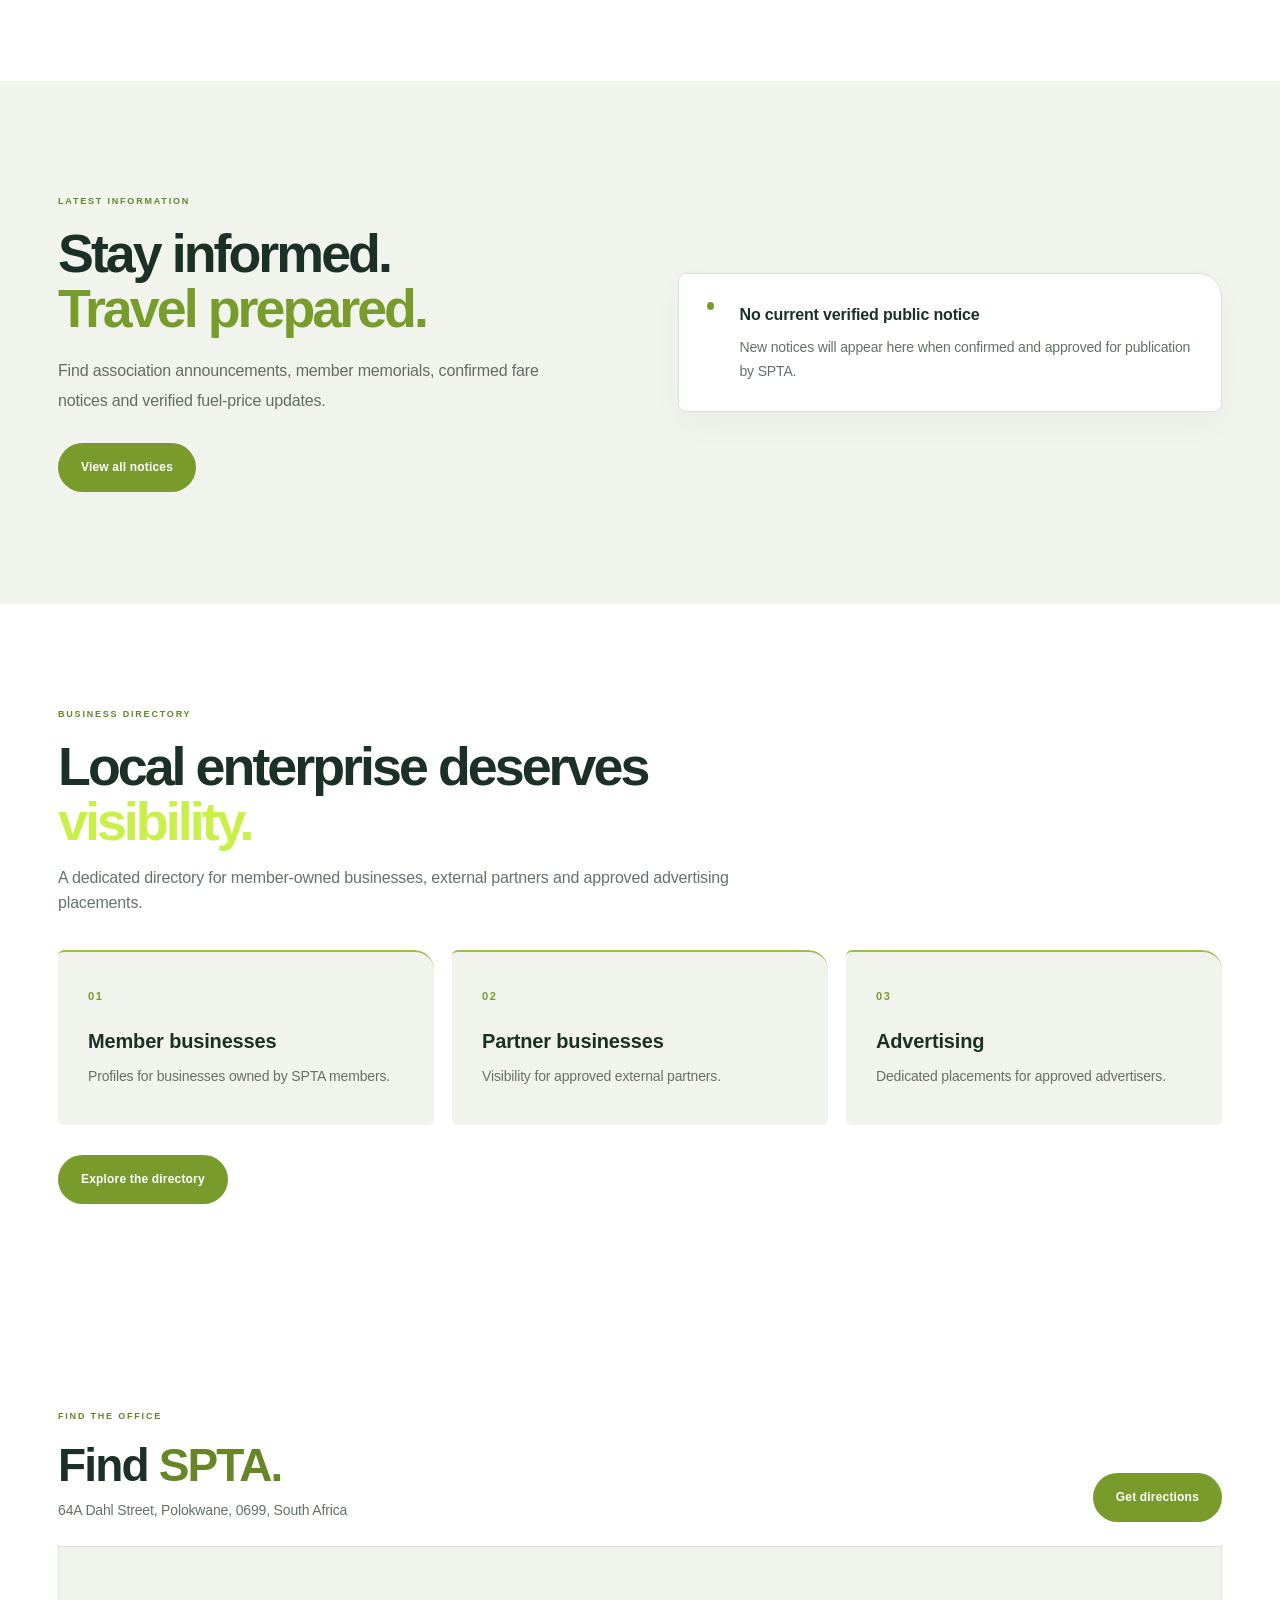
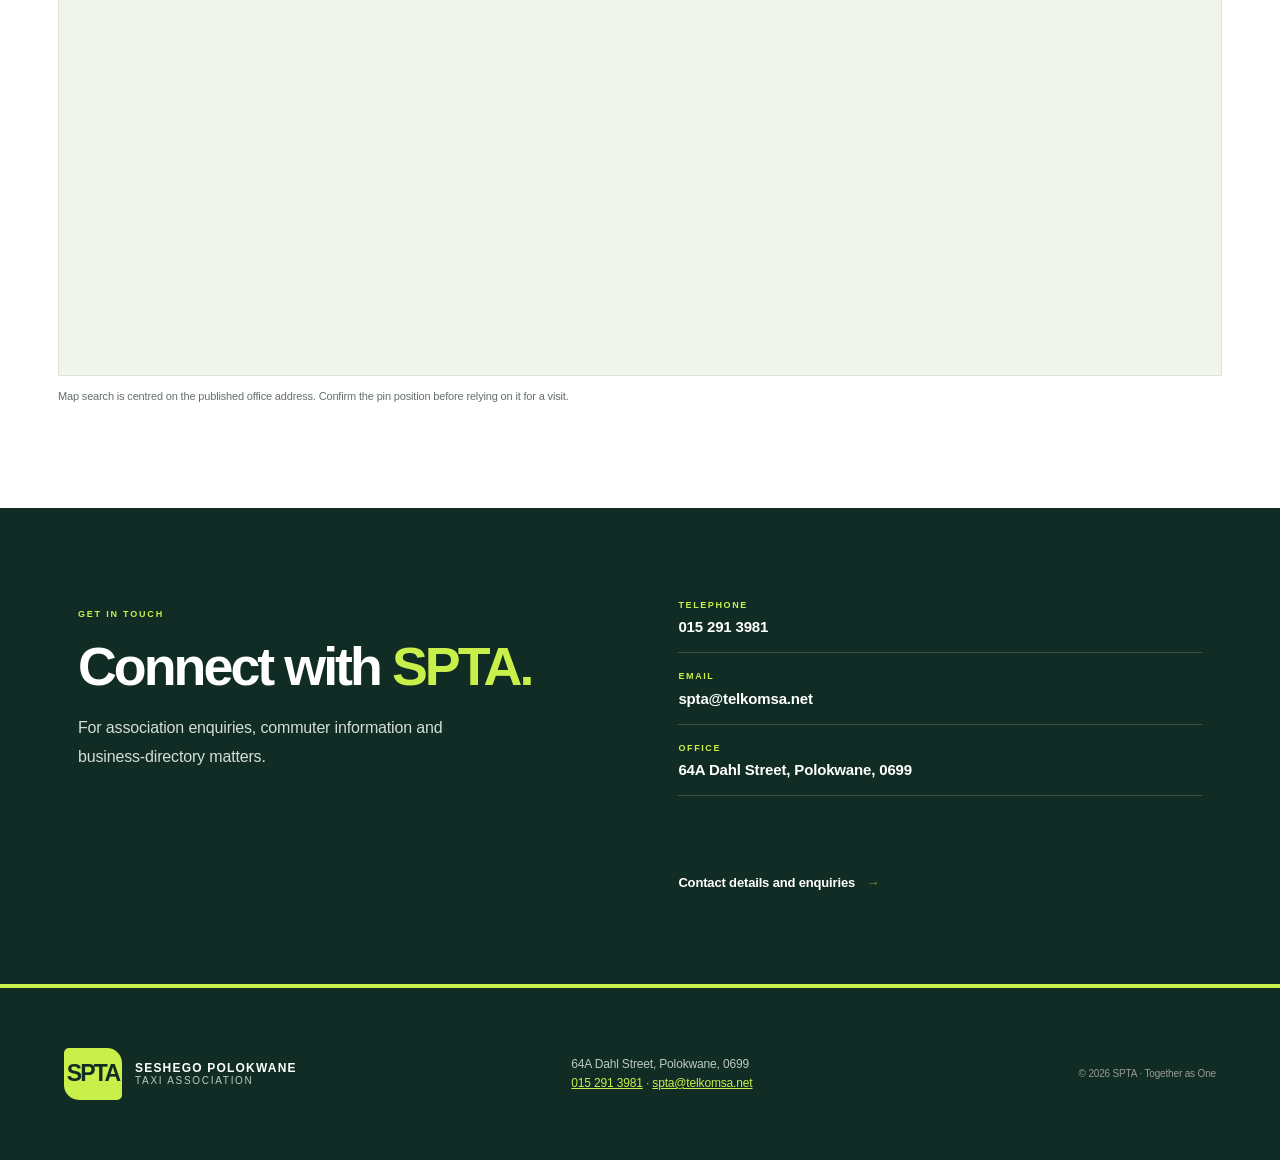
==== commit bb1b5b85: "Add Polokwane weather desk to homepage" ====
--- a/index.html
+++ b/index.html
@@ -23,6 +23,34 @@
   </div>
   <div class="hero-photo" role="img" aria-label="SPTA taxi fleet photograph"></div>
   <div class="hero-ribbon"><strong>TOGETHER AS ONE</strong><span>SESHEGO POLOKWANE TAXI ASSOCIATION</span></div>
+</section>
+
+<section class="weather-desk" id="polokwane-weather" aria-labelledby="weather-title" data-weather-widget>
+  <div class="weather-desk-inner">
+    <div class="weather-copy">
+      <p class="eyebrow">THE DAY AHEAD</p>
+      <h2 id="weather-title">Polokwane.<br><em>Right now.</em></h2>
+      <p>Local weather conditions for the community, commuters and operators.</p>
+      <a class="weather-source" href="https://www.weatherapi.com/" target="_blank" rel="noopener noreferrer">Weather data by WeatherAPI.com</a>
+    </div>
+    <div class="weather-panel" aria-live="polite" aria-atomic="true">
+      <div class="weather-panel-top">
+        <div><span class="weather-location">POLOKWANE, LIMPOPO</span><span class="weather-updated" data-weather-updated>Connecting to weather service</span></div>
+        <span class="weather-status" data-weather-status>Connecting</span>
+      </div>
+      <div class="weather-current">
+        <div class="weather-art" data-weather-art aria-hidden="true"><span class="weather-sun"></span><span class="weather-cloud"></span></div>
+        <div class="weather-temperature"><strong data-weather-temp>--°</strong><span data-weather-condition>Current conditions</span></div>
+      </div>
+      <div class="weather-metrics">
+        <div><span>FEELS LIKE</span><strong data-weather-feels>--°C</strong></div>
+        <div><span>HUMIDITY</span><strong data-weather-humidity>--%</strong></div>
+        <div><span>WIND</span><strong data-weather-wind>-- km/h</strong></div>
+        <div><span>RAIN CHANCE</span><strong data-weather-rain>--%</strong></div>
+      </div>
+      <p class="weather-note" data-weather-note>Live data will appear when the weather service is configured.</p>
+    </div>
+  </div>
 </section>
 
 <section class="intro section-wrap">
--- a/css/site.css
+++ b/css/site.css
@@ -405,3 +405,77 @@
  .home-place-city{grid-row:auto}
  .home-place-city img,.home-place-card img{min-height:0;height:auto;aspect-ratio:16/9;max-height:none}
 }
+
+
+/* UI refinement: consistent surfaces, spacing, typography and motion */
+:root{
+  --ink:#102c24;--green:#1d4939;--accent:#c9ef4a;--paper:#f4f6f1;
+  --muted:#65736b;--line:#e0e7df;--max:1220px;
+}
+body{font-family:Inter,"Aptos","Segoe UI",Arial,sans-serif;color:#1b3027;background:#fff}
+.site-header{height:82px;padding-inline:clamp(22px,5vw,76px);box-shadow:0 8px 28px #102c2408;position:sticky;top:0}
+.brand-mark{background:var(--ink);color:var(--accent);border-radius:5px 15px 5px 15px}
+.primary-nav a{font-size:11px;letter-spacing:.035em}
+.hero{min-height:620px}
+.hero-copy{max-width:760px}
+.hero-ribbon{background:var(--accent);color:var(--ink)}
+.section-wrap{padding-block:clamp(64px,8vw,104px)}
+.intro,.home-mission-inner,.home-updates-inner,.home-contact-inner{gap:clamp(28px,6vw,84px)}
+.intro-copy,.home-mission-inner>div:last-child p,.home-updates-inner>div:first-child>p:not(.eyebrow){line-height:1.9}
+.page-hero{padding-top:clamp(68px,8vw,100px);padding-bottom:clamp(68px,8vw,100px)}
+.page-hero>p:last-child{font-size:15px;line-height:1.85}
+.section-heading{margin-bottom:42px}
+.theme-card,.value-card,.route-card,.business-card,.update-card,.home-route-card,.home-update-status,.directory-type,.gallery-item{border-radius:8px 24px 8px 8px;box-shadow:0 12px 34px #102c2408}
+.theme-card,.value-card{padding:clamp(22px,3vw,34px)}
+.home-route-grid,.home-business-grid,.theme-grid,.values-grid{gap:18px}
+.home-route-card{min-height:190px;padding:30px}
+.home-updates{padding-block:10px}
+.home-business-grid article{border-radius:6px 20px 6px 6px;padding:30px}
+.home-place-card{box-shadow:0 18px 42px #102c2414}
+.home-contact{padding-block:clamp(64px,8vw,90px)}
+.site-footer{gap:32px}
+a,button,.home-place-card img{transition:color .2s ease,background-color .2s ease,border-color .2s ease,transform .25s ease}
+a:focus-visible,button:focus-visible,input:focus-visible,select:focus-visible,textarea:focus-visible{outline:3px solid #a8cf36;outline-offset:4px}
+@media(max-width:1024px){
+ .site-header{position:relative}
+ .primary-nav{top:82px}
+}
+@media(max-width:680px){
+ .site-header{height:72px}
+ .primary-nav{top:72px}
+ .hero-copy{padding:64px 24px 48px}
+ .hero-photo{min-height:300px}
+ .home-place-identity{padding-inline:22px}
+ .home-fuel{padding:58px 22px}
+ .home-route-card{min-height:145px}
+}
+
+/* Fuel adjustment ticker: decorative motion, readable at rest and on mobile */
+.home-fuel{position:relative;overflow:hidden;background:linear-gradient(125deg,#0c261f 0%,#153d30 58%,#102c24 100%);padding:clamp(62px,7vw,88px) 28px}
+.home-fuel:before{content:"";position:absolute;width:560px;height:560px;right:-260px;top:-330px;border:1px solid #c9ef4a20;border-radius:50%;box-shadow:0 0 0 55px #c9ef4a08,0 0 0 110px #c9ef4a06;pointer-events:none}
+.home-fuel-inner{position:relative;z-index:1;grid-template-columns:minmax(240px,.7fr) minmax(0,1.3fr);gap:28px 5%;align-items:center}
+.home-fuel-heading h2{font-size:clamp(38px,4.4vw,58px)}
+.home-fuel-heading>p:not(.eyebrow){line-height:1.8}
+.home-fuel-effective{border-radius:7px;background:#c9ef4a12;border-color:#c9ef4a55}
+.home-fuel-data{grid-column:2;display:block;min-width:0;overflow:hidden;padding:8px 0 18px;mask-image:linear-gradient(90deg,transparent,#000 5%,#000 95%,transparent)}
+.home-fuel-track{display:flex;align-items:stretch;gap:14px;width:max-content;animation:fuel-marquee 34s linear infinite}
+.home-fuel-data:hover .home-fuel-track{animation-play-state:paused}
+.home-fuel-item{width:244px;min-height:176px;flex:0 0 244px;justify-content:center;padding:23px 24px;border:1px solid #ffffff26;border-radius:8px 24px 8px 8px;background:linear-gradient(145deg,#fff 0%,#f1f5ec 100%);box-shadow:0 18px 38px #00000020}
+.home-fuel-item>span{font-size:11px;letter-spacing:.045em;color:#586a5e}
+.home-fuel-item strong{font-size:clamp(30px,3vw,38px);color:#173d32}
+.home-fuel-item em{font-size:10px;letter-spacing:.025em}
+.home-fuel-foot{grid-column:2;gap:13px 25px}
+.home-fuel-foot p{font-size:11px;line-height:1.8;color:#d1ddd4}
+.home-fuel-foot a{font-size:11px;text-decoration:none;border-bottom:1px solid #c9ef4a80;padding-bottom:3px}
+.home-fuel-foot a:hover{color:#fff;border-color:#fff}
+@keyframes fuel-marquee{from{transform:translateX(0)}to{transform:translateX(-50%)}}
+@media(max-width:760px){
+ .home-fuel-inner{grid-template-columns:1fr;gap:18px}
+ .home-fuel-data,.home-fuel-foot{grid-column:1}
+ .home-fuel-track{animation-duration:28s}
+ .home-fuel-item{width:220px;flex-basis:220px;min-height:160px}
+}
+@media(prefers-reduced-motion:reduce){
+ .home-fuel-track{animation:none;transform:none}
+ .home-fuel-data{overflow-x:auto;mask-image:none}
+}
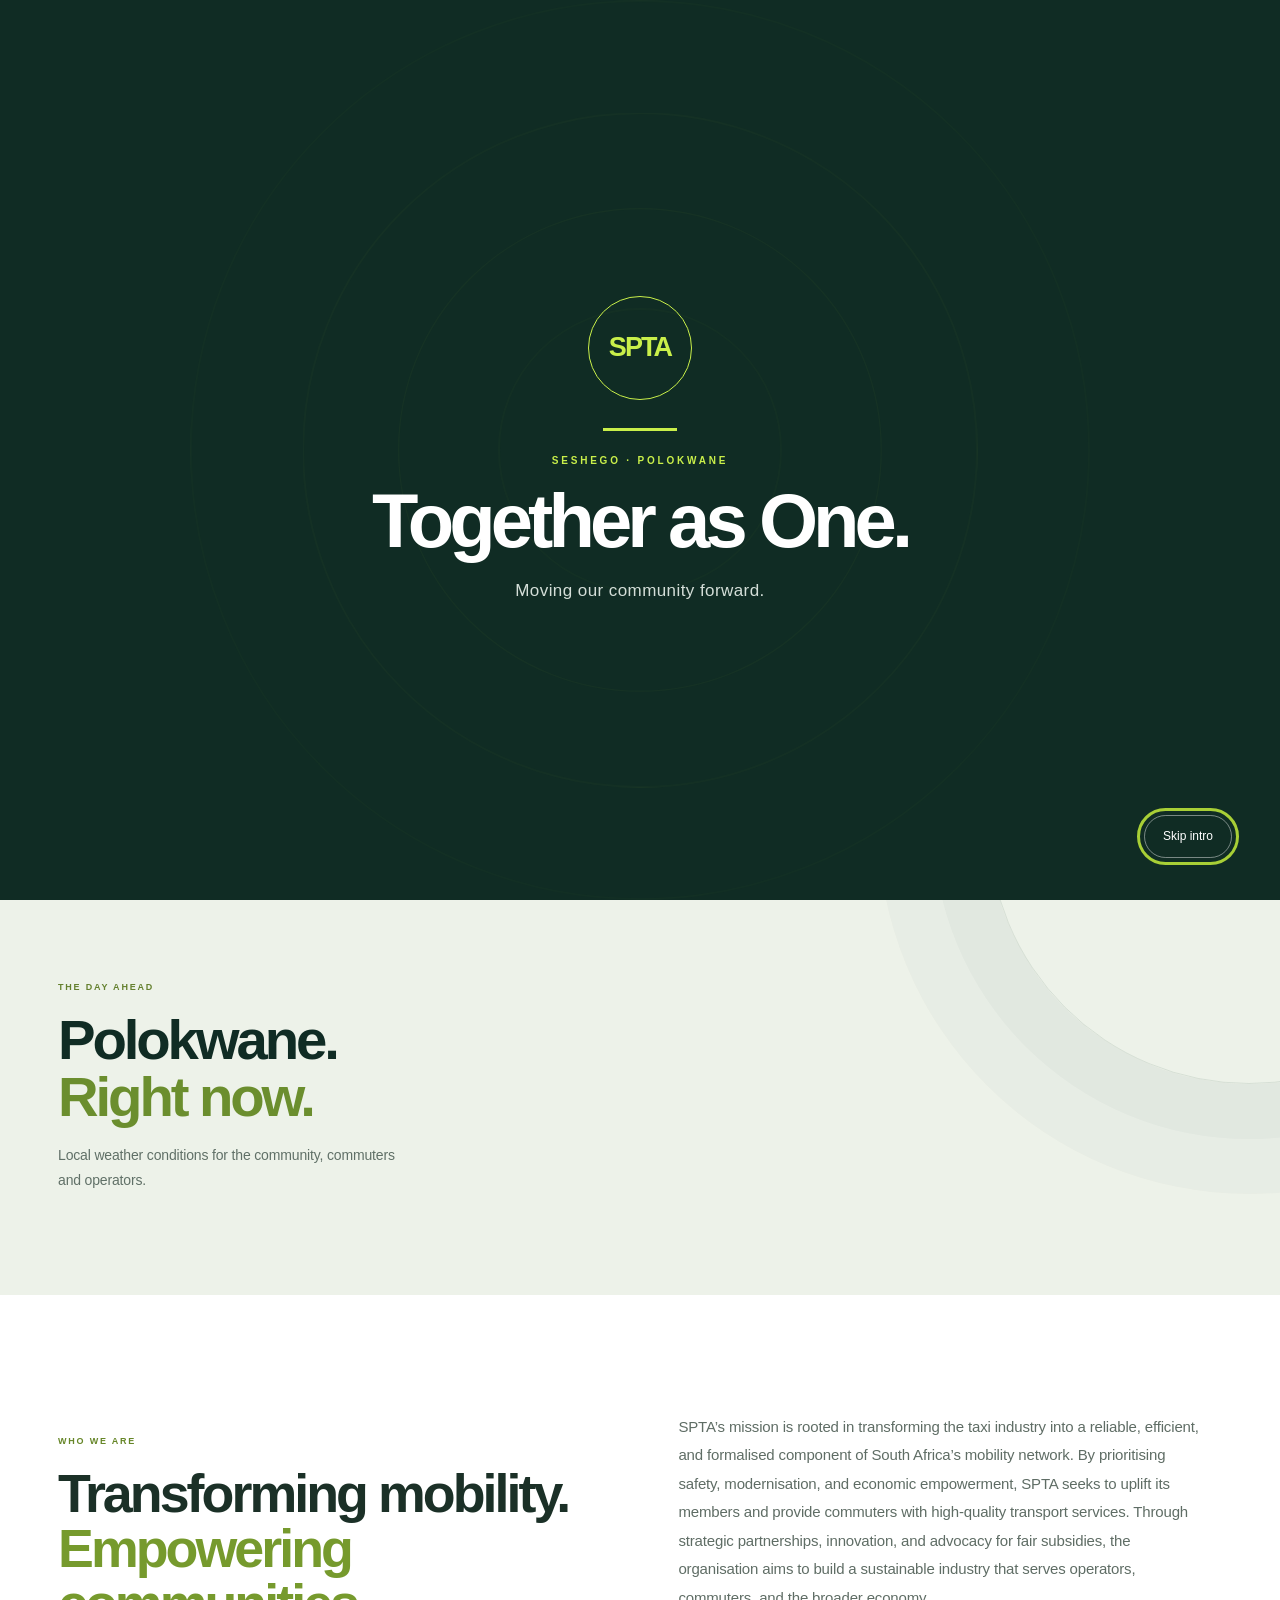
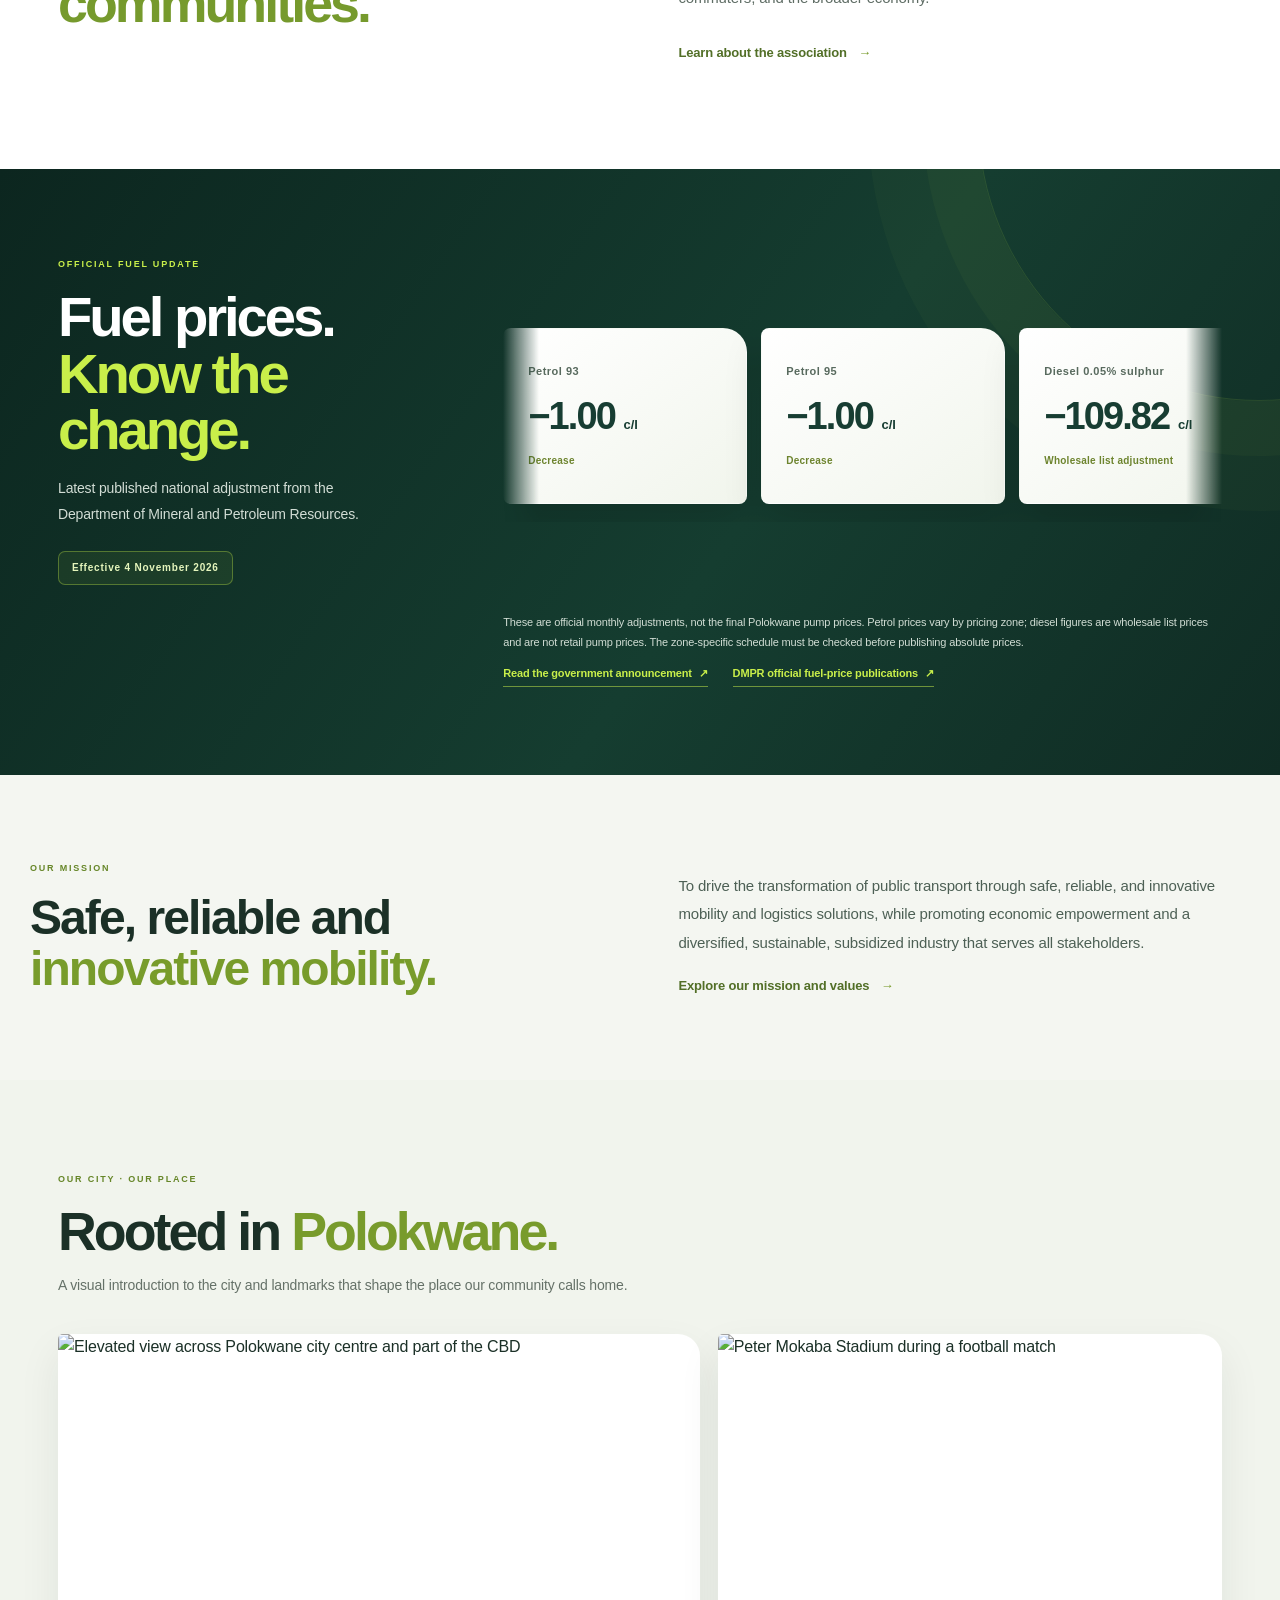
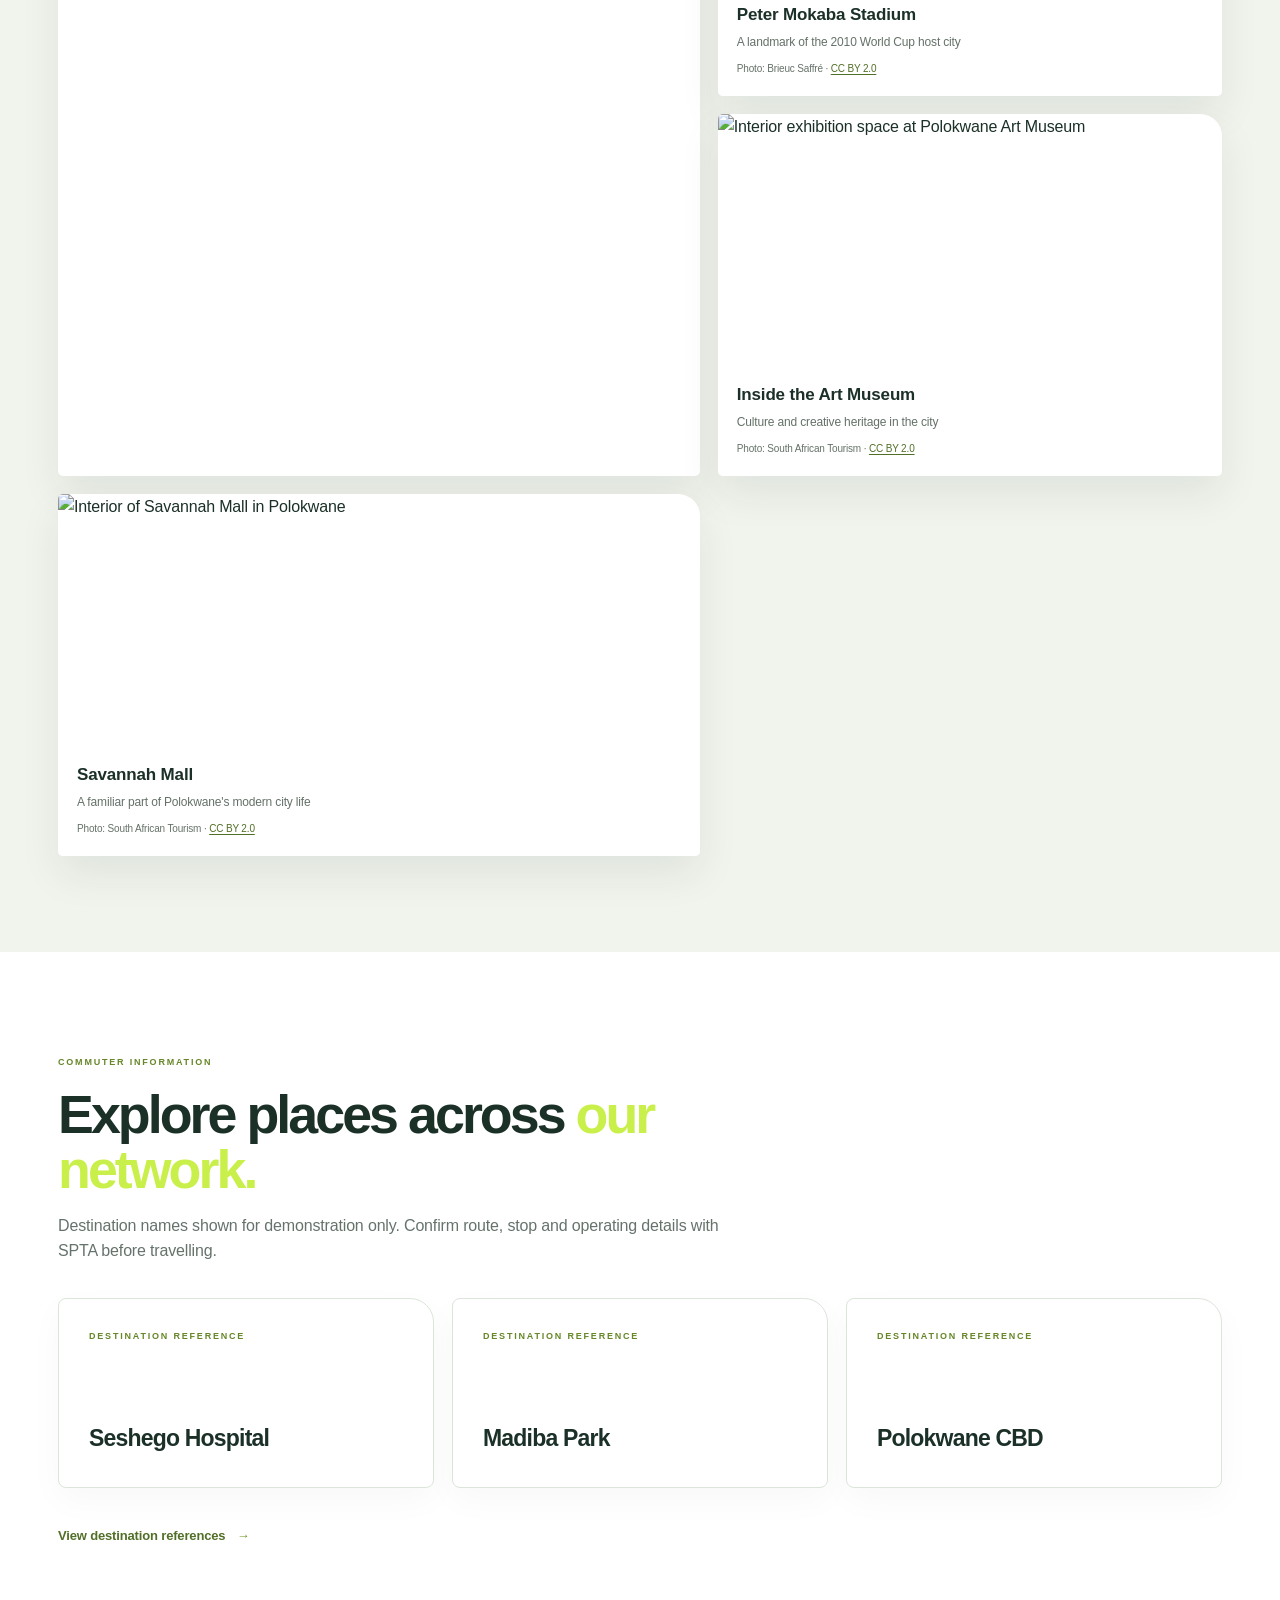
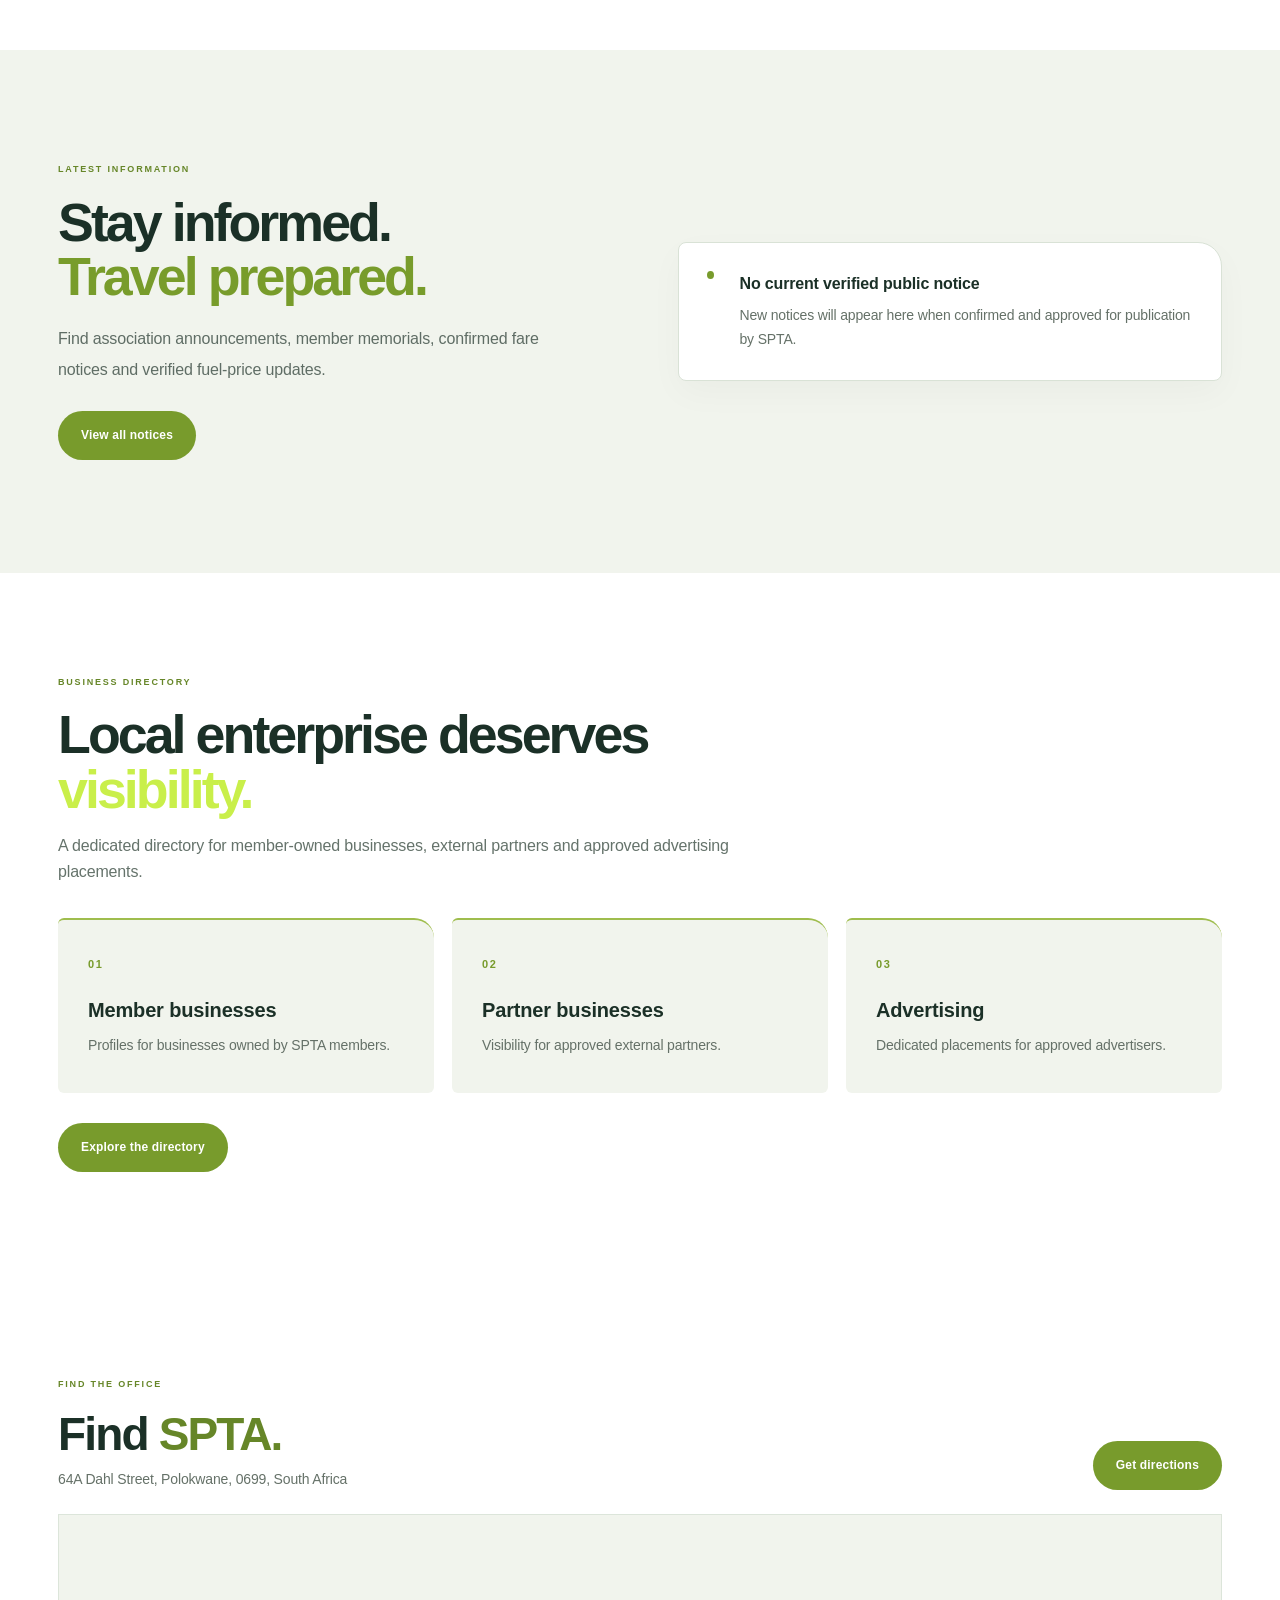
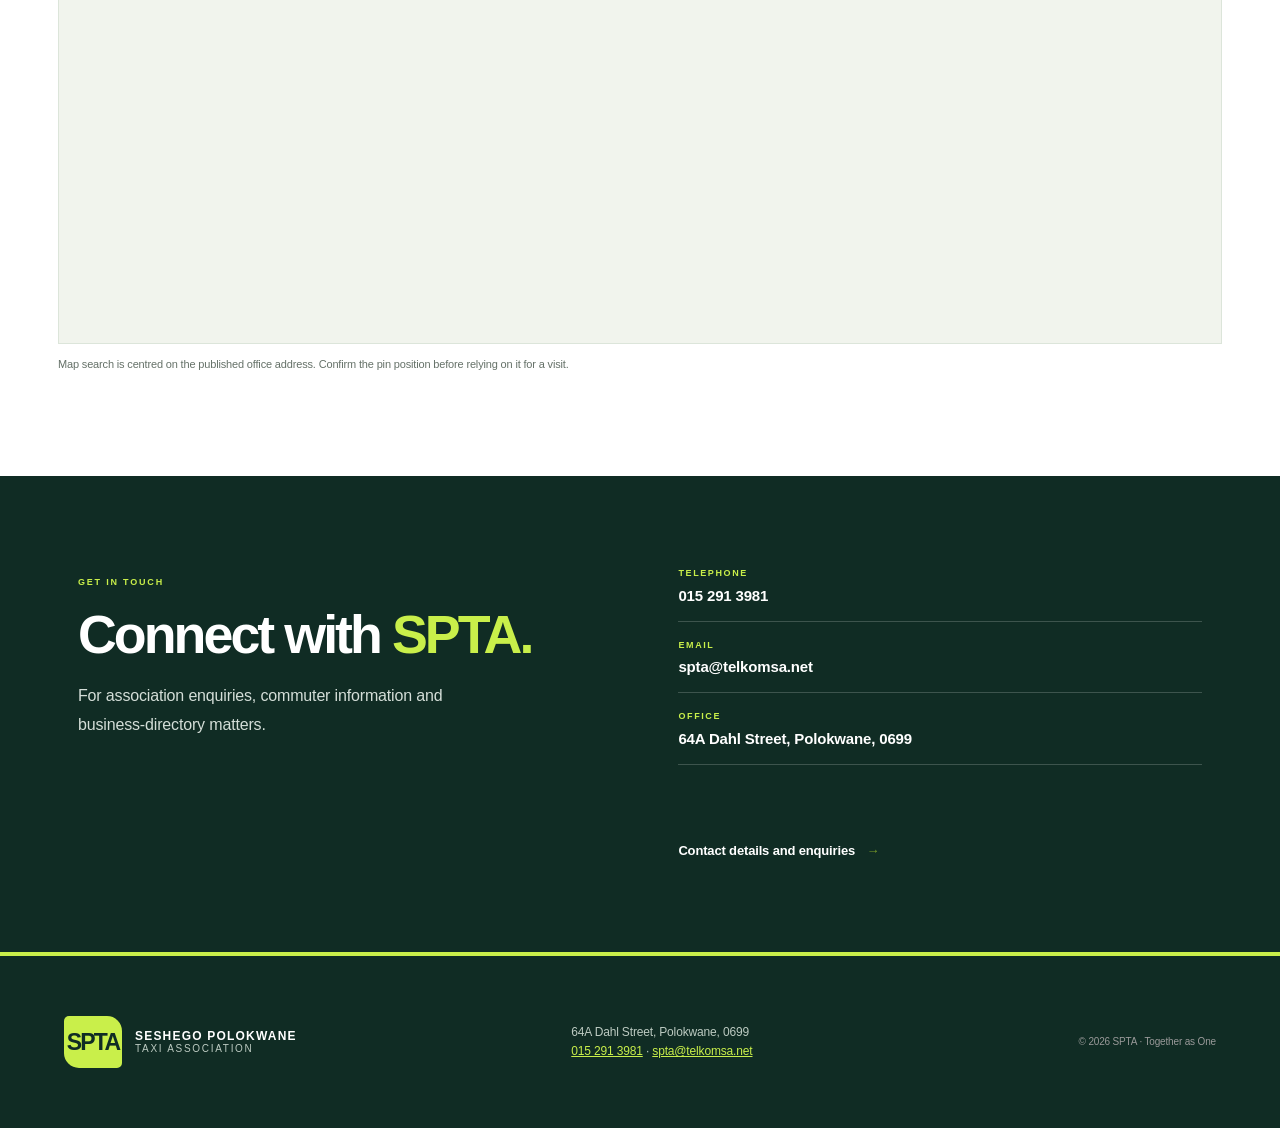
==== commit 1886d65e: "Replace custom weather client with hosted Polokwane embed" ====
--- a/index.html
+++ b/index.html
@@ -25,33 +25,20 @@
   <div class="hero-ribbon"><strong>TOGETHER AS ONE</strong><span>SESHEGO POLOKWANE TAXI ASSOCIATION</span></div>
 </section>
 
-<section class="weather-desk" id="polokwane-weather" aria-labelledby="weather-title" data-weather-widget>
+<section class="weather-desk" id="polokwane-weather" aria-labelledby="weather-title">
   <div class="weather-desk-inner">
     <div class="weather-copy">
       <p class="eyebrow">THE DAY AHEAD</p>
       <h2 id="weather-title">Polokwane.<br><em>Right now.</em></h2>
       <p>Local weather conditions for the community, commuters and operators.</p>
-      <a class="weather-source" href="https://www.weatherapi.com/" target="_blank" rel="noopener noreferrer">Weather data by WeatherAPI.com</a>
     </div>
-    <div class="weather-panel" aria-live="polite" aria-atomic="true">
-      <div class="weather-panel-top">
-        <div><span class="weather-location">POLOKWANE, LIMPOPO</span><span class="weather-updated" data-weather-updated>Connecting to weather service</span></div>
-        <span class="weather-status" data-weather-status>Connecting</span>
-      </div>
-      <div class="weather-current">
-        <div class="weather-art" data-weather-art aria-hidden="true"><span class="weather-sun"></span><span class="weather-cloud"></span></div>
-        <div class="weather-temperature"><strong data-weather-temp>--°</strong><span data-weather-condition>Current conditions</span></div>
-      </div>
-      <div class="weather-metrics">
-        <div><span>FEELS LIKE</span><strong data-weather-feels>--°C</strong></div>
-        <div><span>HUMIDITY</span><strong data-weather-humidity>--%</strong></div>
-        <div><span>WIND</span><strong data-weather-wind>-- km/h</strong></div>
-        <div><span>RAIN CHANCE</span><strong data-weather-rain>--%</strong></div>
-      </div>
-      <p class="weather-note" data-weather-note>Live data will appear when the weather service is configured.</p>
+    <div class="weather-embed" aria-label="Live weather for Polokwane">
+      <div class="ask-weather-widget" data-location="Polokwane, South Africa" data-api-base="https://askweather.ai"></div>
+      <noscript><p>Enable JavaScript to view the live Polokwane weather widget.</p></noscript>
     </div>
   </div>
 </section>
+<script async src="https://askweather.ai/widget.js?v=1.3"></script>
 
 <section class="intro section-wrap">
   <div><p class="eyebrow">WHO WE ARE</p><h2>Transforming mobility.<br><em>Empowering communities.</em></h2></div>
--- a/css/site.css
+++ b/css/site.css
@@ -479,3 +479,47 @@
  .home-fuel-track{animation:none;transform:none}
  .home-fuel-data{overflow-x:auto;mask-image:none}
 }
+
+
+/* Polokwane live weather desk */
+.weather-desk{position:relative;overflow:hidden;padding:clamp(58px,7vw,88px) 28px;background:#edf2e9;color:#102c24}
+.weather-desk:after{content:"";position:absolute;width:520px;height:520px;right:-230px;top:-330px;border:1px solid #1d49391c;border-radius:50%;box-shadow:0 0 0 55px #1d493908,0 0 0 110px #1d493906;pointer-events:none}
+.weather-desk-inner{position:relative;z-index:1;max-width:1164px;margin:0 auto;display:grid;grid-template-columns:minmax(230px,.72fr) minmax(0,1.28fr);gap:36px 7%;align-items:center}
+.weather-copy .eyebrow{color:#64802e}
+.weather-copy h2{margin:0 0 18px;font-size:clamp(38px,4.4vw,58px);line-height:1;letter-spacing:-.055em}
+.weather-copy h2 em{color:#6b8e2e;font-style:normal}
+.weather-copy>p:not(.eyebrow){max-width:340px;color:#607067;font-size:14px;line-height:1.8}
+.weather-source{display:inline-block;margin-top:14px;color:#315b45;font-size:11px;font-weight:700;text-decoration:underline;text-underline-offset:3px}
+.weather-panel{min-width:0;padding:clamp(22px,3vw,34px);border-radius:9px 28px 9px 9px;background:linear-gradient(135deg,#163f32 0%,#0d2c24 100%);color:#fff;box-shadow:0 24px 60px #102c2420}
+.weather-panel-top{display:flex;align-items:flex-start;justify-content:space-between;gap:16px}
+.weather-panel-top>div{display:grid;gap:7px}
+.weather-location{color:#c9ef4a;font-size:10px;font-weight:800;letter-spacing:.13em}
+.weather-updated{color:#c5d4cb;font-size:11px}
+.weather-status{flex:0 0 auto;padding:7px 10px;border:1px solid #ffffff32;border-radius:999px;color:#d9e5dc;font-size:9px;font-weight:800;letter-spacing:.08em;text-transform:uppercase}
+.weather-status.is-live{border-color:#c9ef4a70;color:#d9f38b}
+.weather-status.is-error{border-color:#f1b5a580;color:#ffd0c4}
+.weather-current{display:flex;align-items:center;gap:24px;min-height:154px;padding:12px 0 18px}
+.weather-art{position:relative;flex:0 0 124px;width:124px;height:124px;border-radius:50%;background:radial-gradient(circle,#c9ef4a20 0%,#c9ef4a08 58%,transparent 70%)}
+.weather-sun{position:absolute;left:34px;top:26px;width:58px;height:58px;border-radius:50%;background:linear-gradient(145deg,#f6e99b,#c9ef4a);box-shadow:0 0 34px #c9ef4a50;animation:weather-glow 5s ease-in-out infinite}
+.weather-cloud{position:absolute;left:20px;bottom:24px;width:86px;height:31px;border-radius:30px;background:#f1f5ed;box-shadow:0 7px 16px #0002}
+.weather-cloud:before,.weather-cloud:after{content:"";position:absolute;border-radius:50%;background:#f1f5ed}
+.weather-cloud:before{width:39px;height:39px;left:15px;top:-19px}
+.weather-cloud:after{width:31px;height:31px;right:12px;top:-12px}
+.weather-art.is-clear .weather-cloud{opacity:0;transform:translateY(12px)}
+.weather-art.is-rain .weather-cloud,.weather-art.is-snow .weather-cloud{background:#c9d9df}
+.weather-art.is-rain .weather-cloud:before,.weather-art.is-rain .weather-cloud:after,.weather-art.is-snow .weather-cloud:before,.weather-art.is-snow .weather-cloud:after{background:#c9d9df}
+.weather-art.is-rain:after{content:"";position:absolute;left:41px;bottom:6px;width:3px;height:17px;border-radius:4px;background:#8bd2ed;box-shadow:22px 4px #8bd2ed,44px -1px #8bd2ed;transform:rotate(18deg);animation:weather-rain 1s linear infinite}
+.weather-art.is-cloudy .weather-sun{opacity:.45;transform:scale(.78)}
+.weather-temperature{display:grid;gap:4px}
+.weather-temperature strong{font-size:clamp(62px,8vw,92px);font-weight:650;line-height:.95;letter-spacing:-.08em}
+.weather-temperature span{color:#d7e3da;font-size:13px}
+.weather-metrics{display:grid;grid-template-columns:repeat(4,minmax(0,1fr));gap:10px;padding-top:20px;border-top:1px solid #ffffff25}
+.weather-metrics>div{display:grid;gap:8px}
+.weather-metrics span{color:#afc2b5;font-size:9px;font-weight:800;letter-spacing:.08em}
+.weather-metrics strong{font-size:clamp(14px,1.8vw,19px);font-weight:650;white-space:nowrap}
+.weather-note{margin:18px 0 0;color:#b9c9bf;font-size:10px;line-height:1.6}
+@keyframes weather-glow{0%,100%{box-shadow:0 0 28px #c9ef4a38}50%{box-shadow:0 0 44px #c9ef4a70}}
+@keyframes weather-rain{0%{opacity:0;transform:translate(0,-4px) rotate(18deg)}35%{opacity:1}100%{opacity:0;transform:translate(-4px,8px) rotate(18deg)}}
+@media(max-width:760px){.weather-desk-inner{grid-template-columns:1fr;gap:24px}.weather-panel{padding:22px}.weather-current{gap:12px;min-height:132px}.weather-art{flex-basis:100px;width:100px;height:100px;transform:scale(.86);transform-origin:left center}.weather-sun{left:25px;top:18px}.weather-cloud{left:11px;bottom:16px}.weather-temperature strong{font-size:70px}}
+@media(max-width:420px){.weather-metrics{grid-template-columns:repeat(2,minmax(0,1fr));gap:18px 12px}.weather-panel-top{gap:8px}.weather-status{font-size:8px}.weather-current{gap:0}.weather-art{margin-right:-6px;transform:scale(.76)}}
+@media(prefers-reduced-motion:reduce){.weather-sun,.weather-art.is-rain:after{animation:none}}
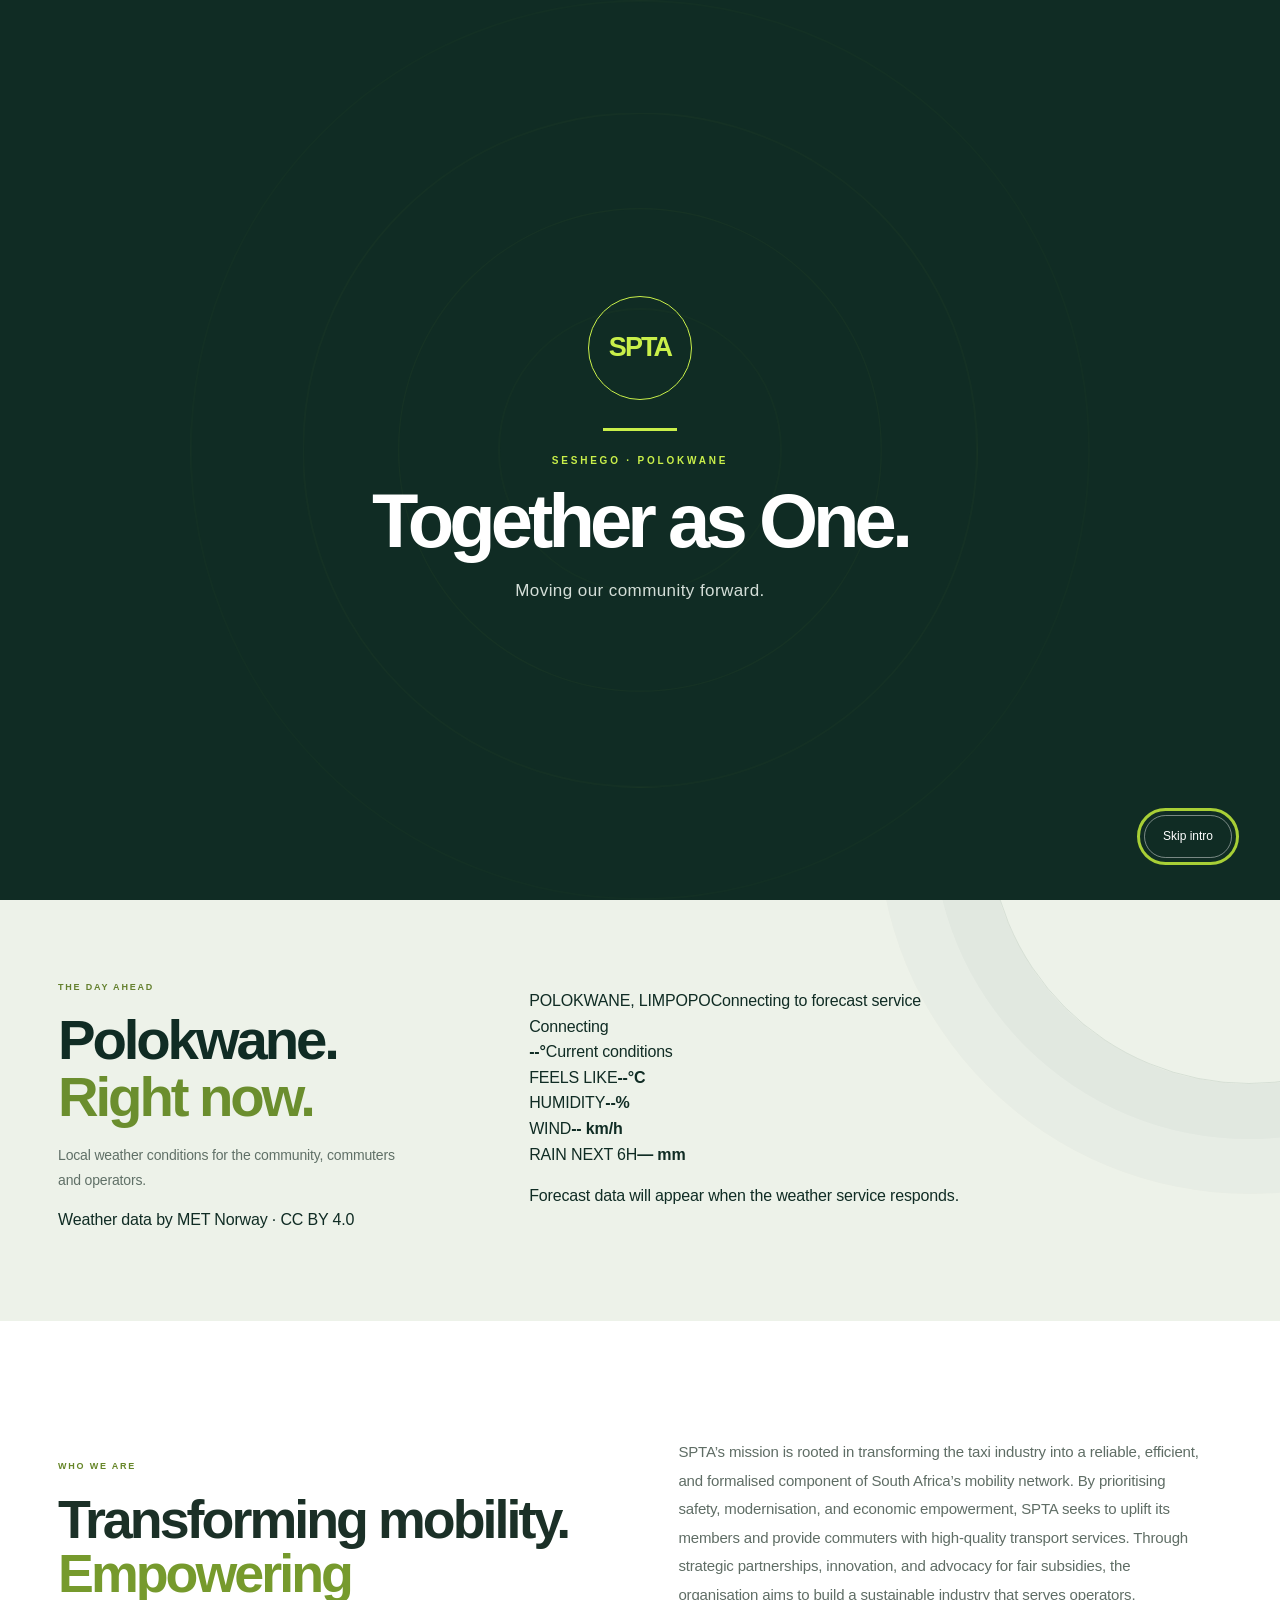
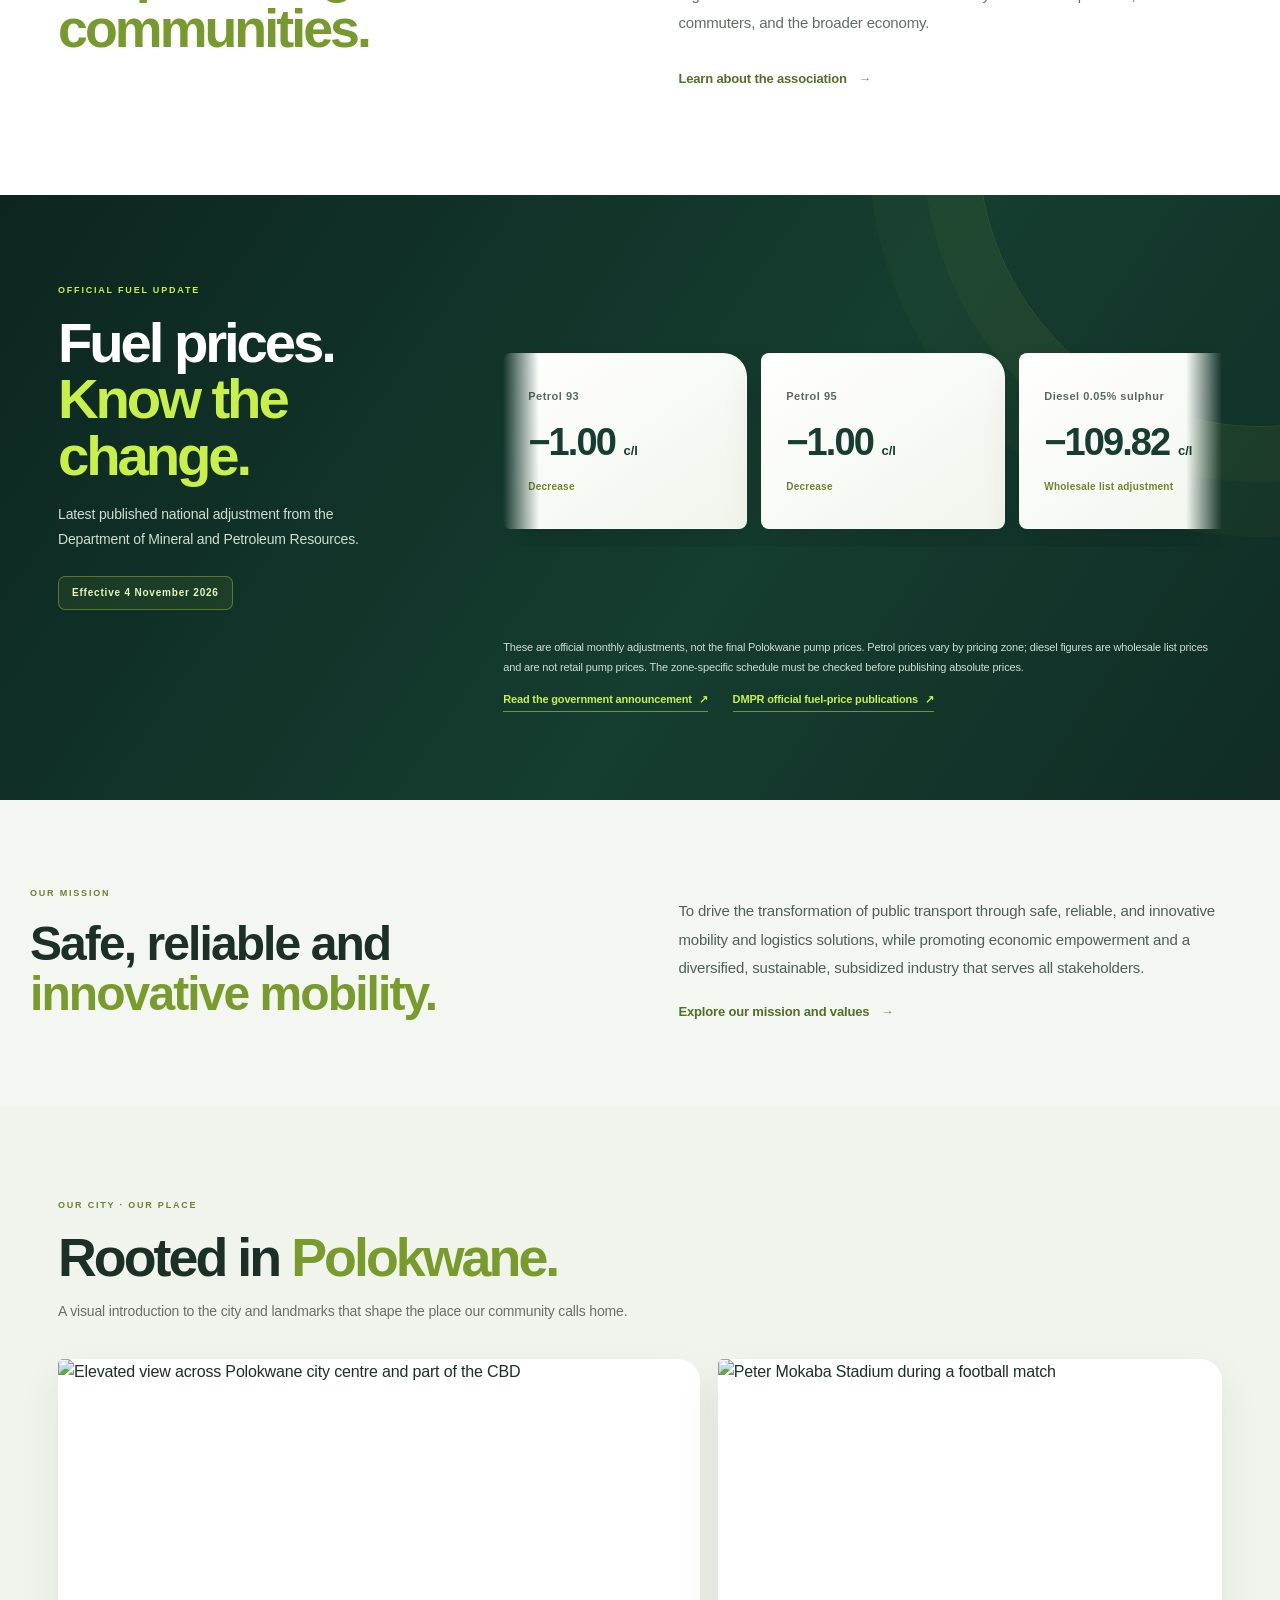
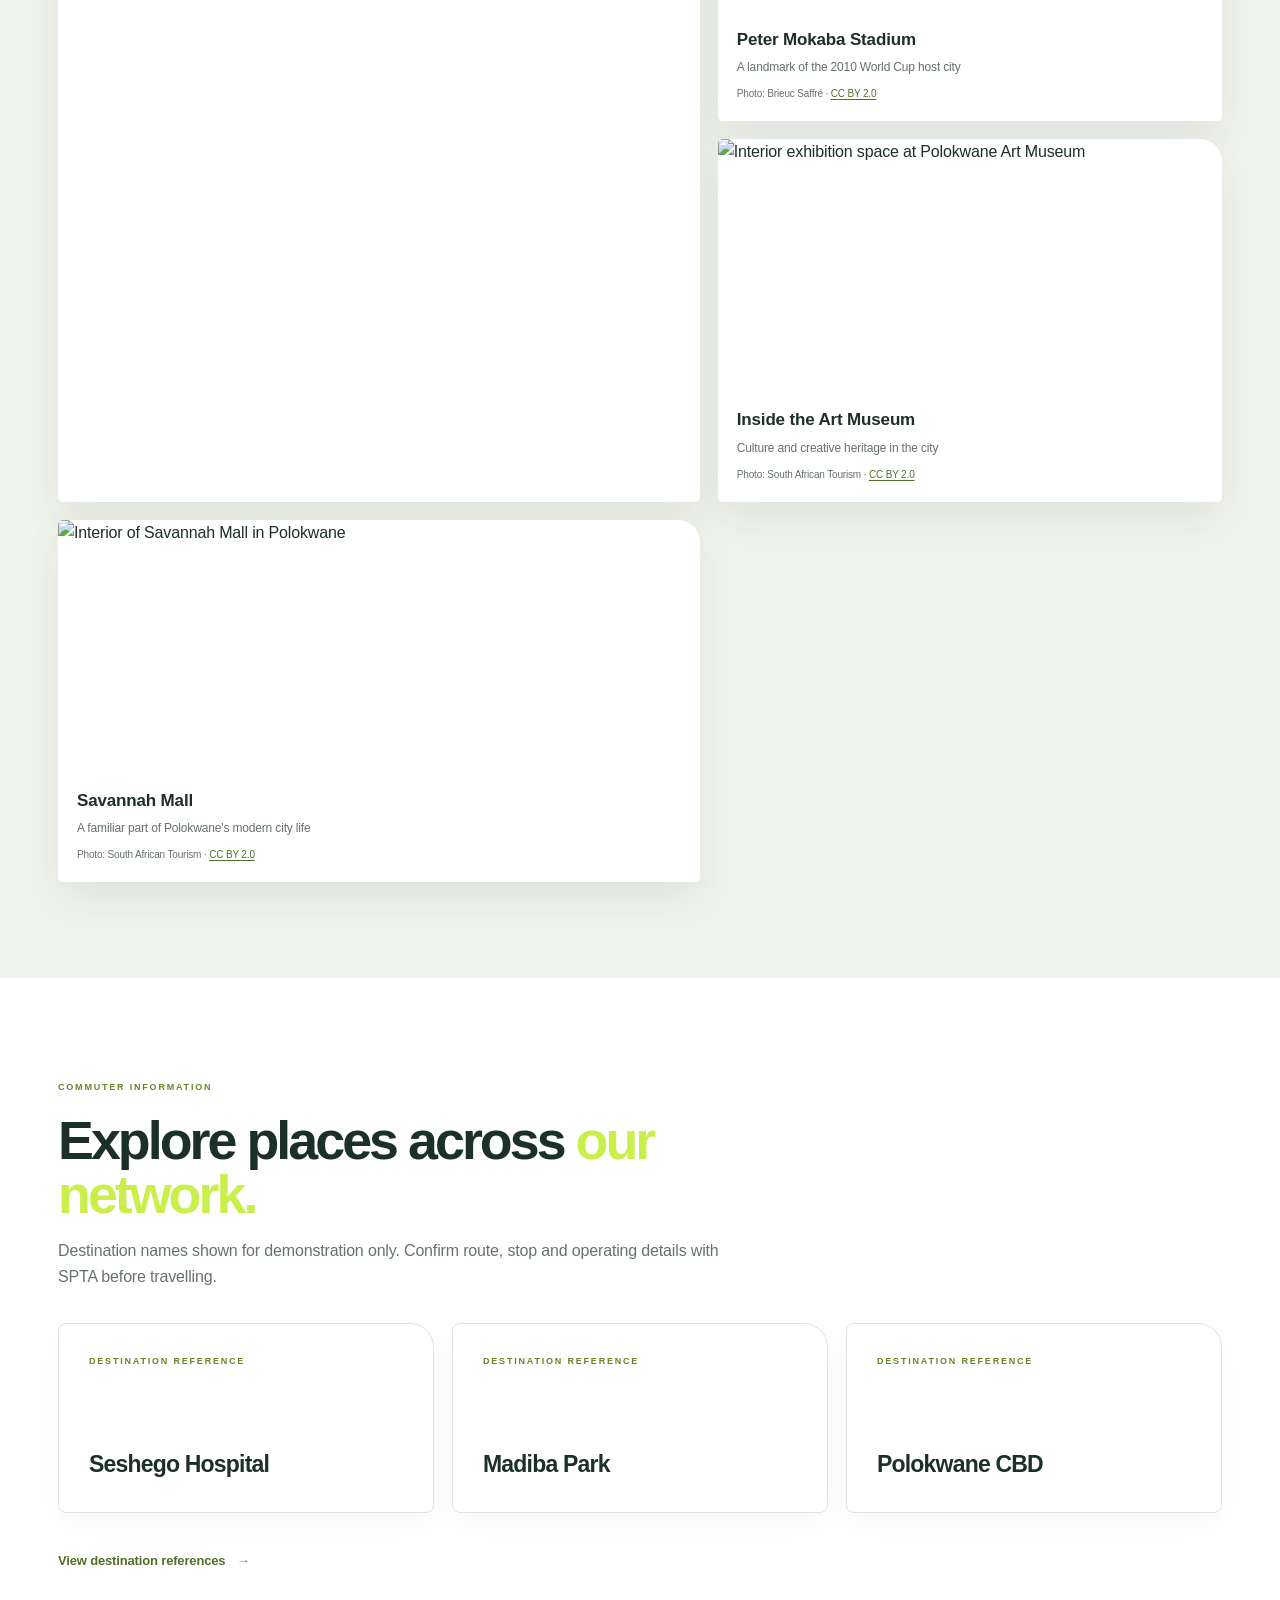
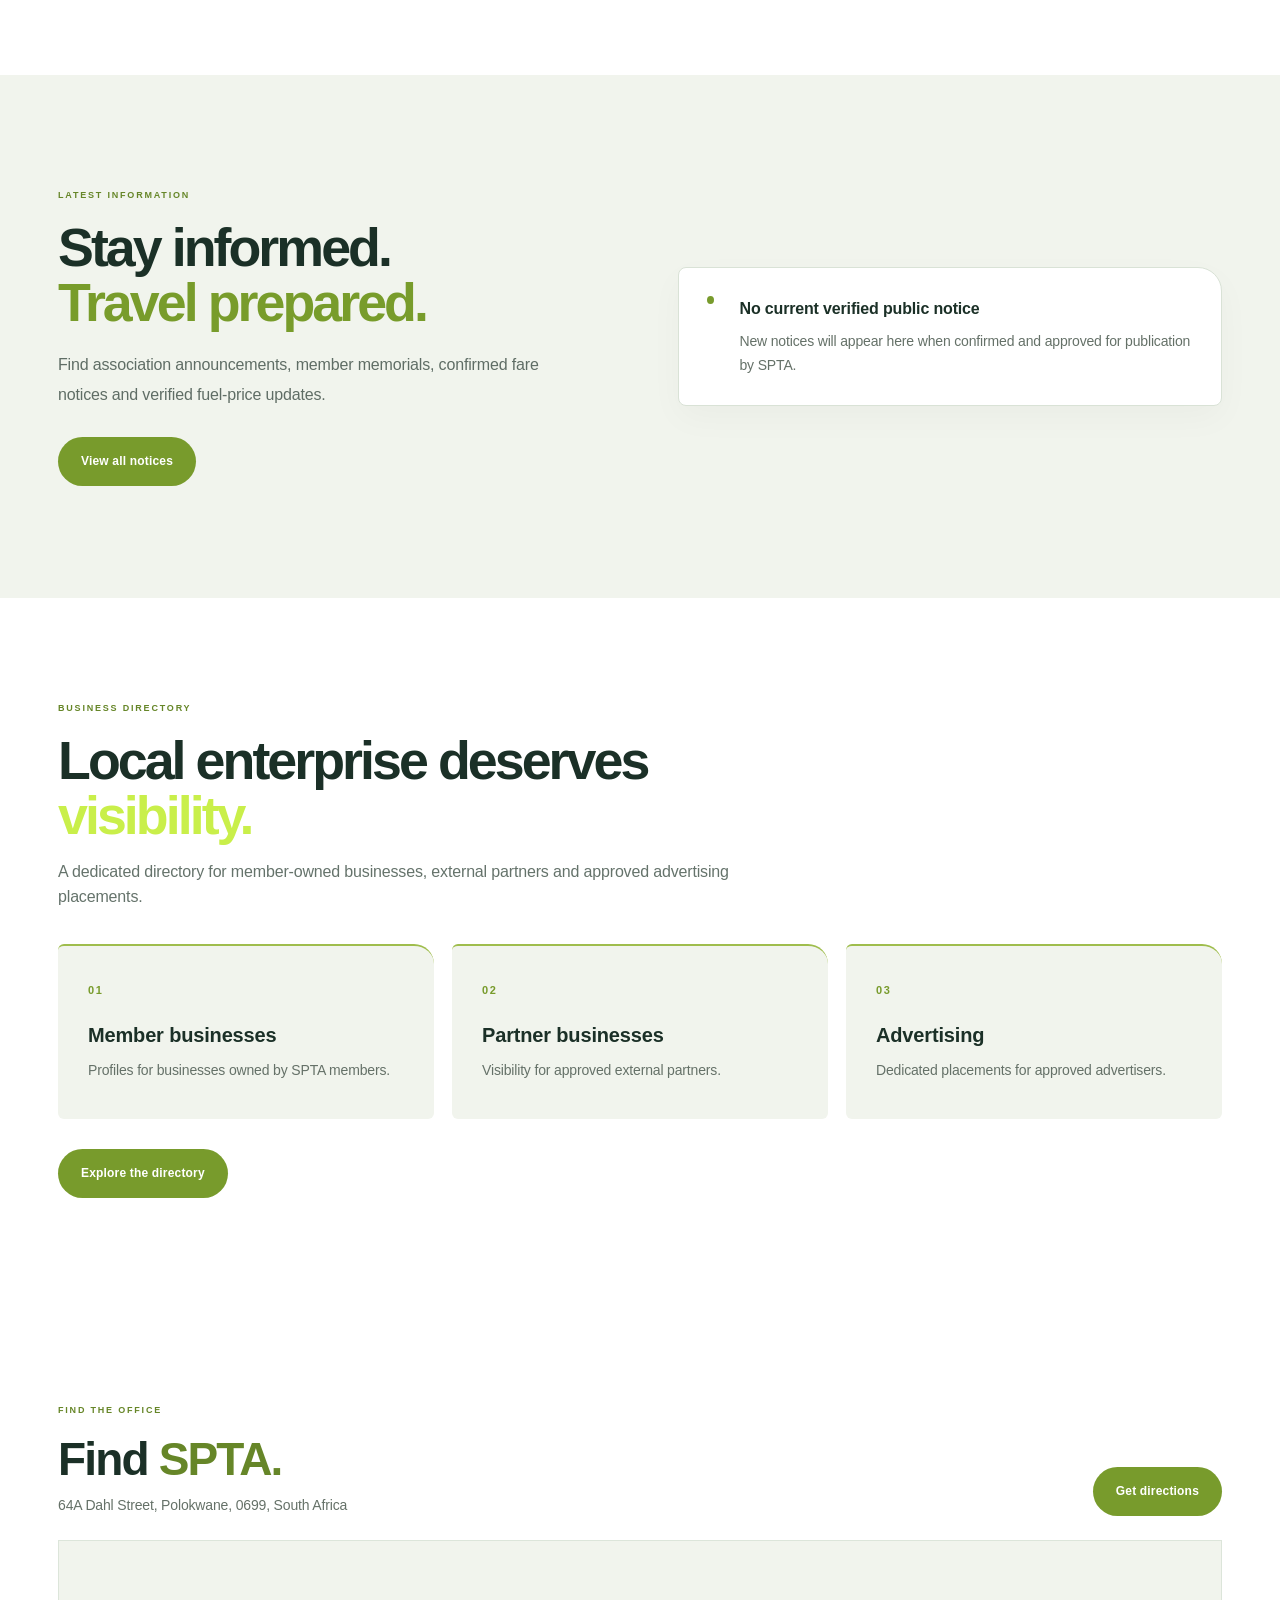
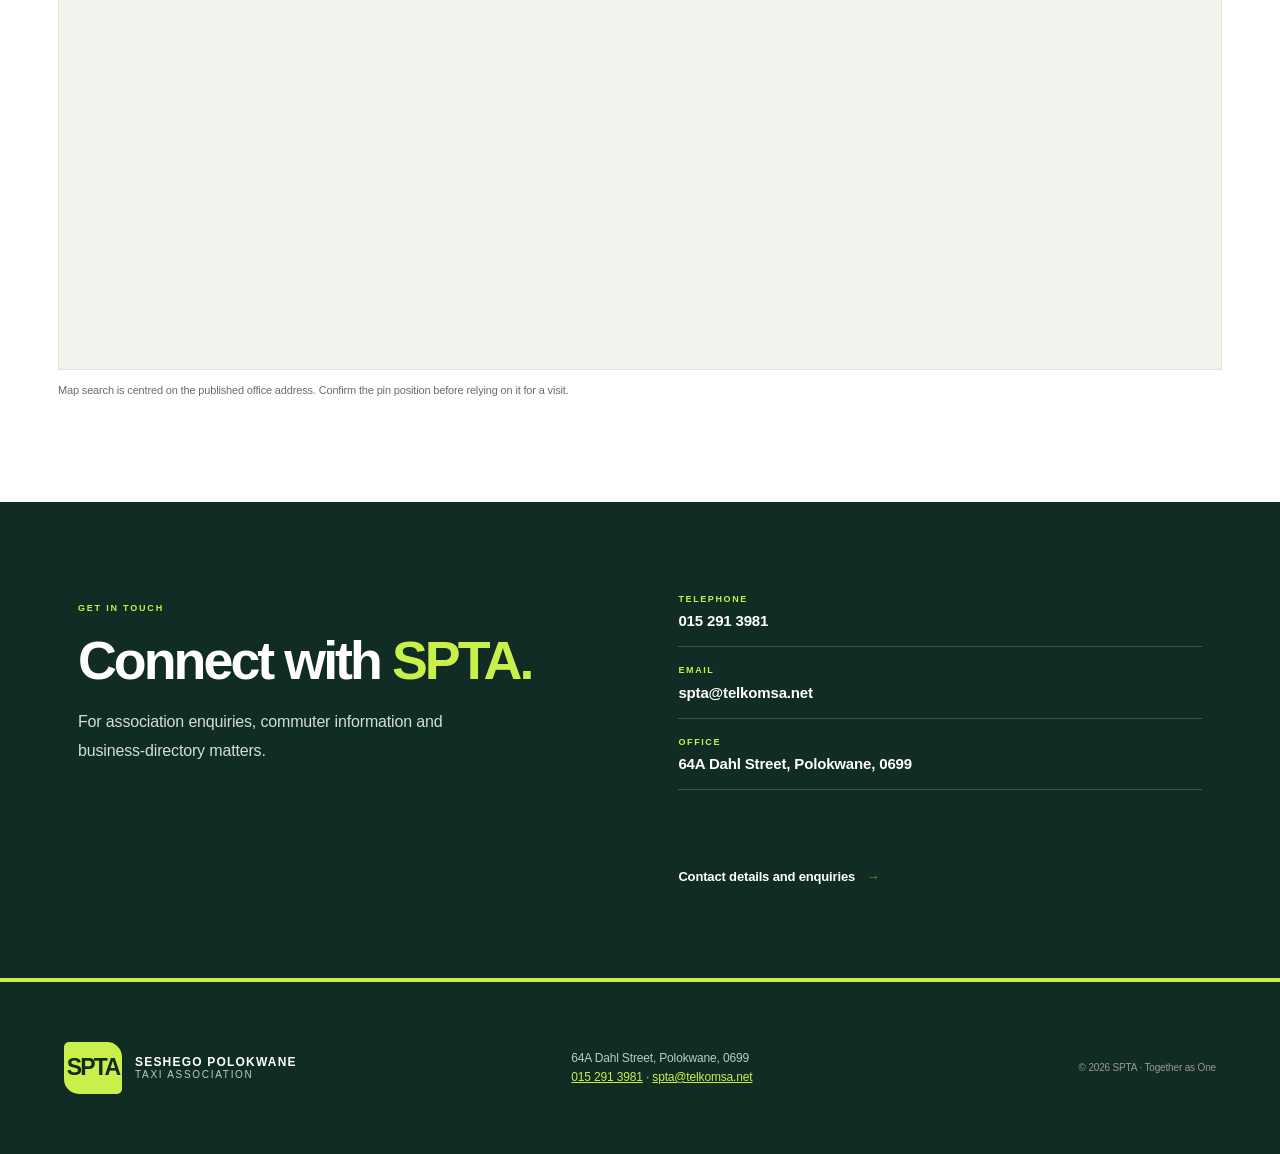
==== commit 8fbbd993: "Restore custom Polokwane weather panel" ====
--- a/index.html
+++ b/index.html
@@ -25,20 +25,33 @@
   <div class="hero-ribbon"><strong>TOGETHER AS ONE</strong><span>SESHEGO POLOKWANE TAXI ASSOCIATION</span></div>
 </section>
 
-<section class="weather-desk" id="polokwane-weather" aria-labelledby="weather-title">
+<section class="weather-desk" id="polokwane-weather" aria-labelledby="weather-title" data-weather-widget>
   <div class="weather-desk-inner">
     <div class="weather-copy">
       <p class="eyebrow">THE DAY AHEAD</p>
       <h2 id="weather-title">Polokwane.<br><em>Right now.</em></h2>
       <p>Local weather conditions for the community, commuters and operators.</p>
+      <a class="weather-source" href="https://api.met.no/" target="_blank" rel="noopener noreferrer">Weather data by MET Norway · CC BY 4.0</a>
     </div>
-    <div class="weather-embed" aria-label="Live weather for Polokwane">
-      <div class="ask-weather-widget" data-location="Polokwane, South Africa" data-api-base="https://askweather.ai"></div>
-      <noscript><p>Enable JavaScript to view the live Polokwane weather widget.</p></noscript>
+    <div class="weather-panel" aria-live="polite" aria-atomic="true">
+      <div class="weather-panel-top">
+        <div><span class="weather-location">POLOKWANE, LIMPOPO</span><span class="weather-updated" data-weather-updated>Connecting to forecast service</span></div>
+        <span class="weather-status" data-weather-status>Connecting</span>
+      </div>
+      <div class="weather-current">
+        <div class="weather-art" data-weather-art aria-hidden="true"><span class="weather-sun"></span><span class="weather-cloud"></span></div>
+        <div class="weather-temperature"><strong data-weather-temp>--°</strong><span data-weather-condition>Current conditions</span></div>
+      </div>
+      <div class="weather-metrics">
+        <div><span>FEELS LIKE</span><strong data-weather-feels>--°C</strong></div>
+        <div><span>HUMIDITY</span><strong data-weather-humidity>--%</strong></div>
+        <div><span>WIND</span><strong data-weather-wind>-- km/h</strong></div>
+        <div><span>RAIN NEXT 6H</span><strong data-weather-rain>— mm</strong></div>
+      </div>
+      <p class="weather-note" data-weather-note>Forecast data will appear when the weather service responds.</p>
     </div>
   </div>
 </section>
-<script async src="https://askweather.ai/widget.js?v=1.3"></script>
 
 <section class="intro section-wrap">
   <div><p class="eyebrow">WHO WE ARE</p><h2>Transforming mobility.<br><em>Empowering communities.</em></h2></div>
--- a/css/site.css
+++ b/css/site.css
@@ -481,7 +481,7 @@
 }
 
 
-/* Polokwane live weather desk */
+/* Third-party Polokwane weather embed */
 .weather-desk{position:relative;overflow:hidden;padding:clamp(58px,7vw,88px) 28px;background:#edf2e9;color:#102c24}
 .weather-desk:after{content:"";position:absolute;width:520px;height:520px;right:-230px;top:-330px;border:1px solid #1d49391c;border-radius:50%;box-shadow:0 0 0 55px #1d493908,0 0 0 110px #1d493906;pointer-events:none}
 .weather-desk-inner{position:relative;z-index:1;max-width:1164px;margin:0 auto;display:grid;grid-template-columns:minmax(230px,.72fr) minmax(0,1.28fr);gap:36px 7%;align-items:center}
@@ -489,37 +489,7 @@
 .weather-copy h2{margin:0 0 18px;font-size:clamp(38px,4.4vw,58px);line-height:1;letter-spacing:-.055em}
 .weather-copy h2 em{color:#6b8e2e;font-style:normal}
 .weather-copy>p:not(.eyebrow){max-width:340px;color:#607067;font-size:14px;line-height:1.8}
-.weather-source{display:inline-block;margin-top:14px;color:#315b45;font-size:11px;font-weight:700;text-decoration:underline;text-underline-offset:3px}
-.weather-panel{min-width:0;padding:clamp(22px,3vw,34px);border-radius:9px 28px 9px 9px;background:linear-gradient(135deg,#163f32 0%,#0d2c24 100%);color:#fff;box-shadow:0 24px 60px #102c2420}
-.weather-panel-top{display:flex;align-items:flex-start;justify-content:space-between;gap:16px}
-.weather-panel-top>div{display:grid;gap:7px}
-.weather-location{color:#c9ef4a;font-size:10px;font-weight:800;letter-spacing:.13em}
-.weather-updated{color:#c5d4cb;font-size:11px}
-.weather-status{flex:0 0 auto;padding:7px 10px;border:1px solid #ffffff32;border-radius:999px;color:#d9e5dc;font-size:9px;font-weight:800;letter-spacing:.08em;text-transform:uppercase}
-.weather-status.is-live{border-color:#c9ef4a70;color:#d9f38b}
-.weather-status.is-error{border-color:#f1b5a580;color:#ffd0c4}
-.weather-current{display:flex;align-items:center;gap:24px;min-height:154px;padding:12px 0 18px}
-.weather-art{position:relative;flex:0 0 124px;width:124px;height:124px;border-radius:50%;background:radial-gradient(circle,#c9ef4a20 0%,#c9ef4a08 58%,transparent 70%)}
-.weather-sun{position:absolute;left:34px;top:26px;width:58px;height:58px;border-radius:50%;background:linear-gradient(145deg,#f6e99b,#c9ef4a);box-shadow:0 0 34px #c9ef4a50;animation:weather-glow 5s ease-in-out infinite}
-.weather-cloud{position:absolute;left:20px;bottom:24px;width:86px;height:31px;border-radius:30px;background:#f1f5ed;box-shadow:0 7px 16px #0002}
-.weather-cloud:before,.weather-cloud:after{content:"";position:absolute;border-radius:50%;background:#f1f5ed}
-.weather-cloud:before{width:39px;height:39px;left:15px;top:-19px}
-.weather-cloud:after{width:31px;height:31px;right:12px;top:-12px}
-.weather-art.is-clear .weather-cloud{opacity:0;transform:translateY(12px)}
-.weather-art.is-rain .weather-cloud,.weather-art.is-snow .weather-cloud{background:#c9d9df}
-.weather-art.is-rain .weather-cloud:before,.weather-art.is-rain .weather-cloud:after,.weather-art.is-snow .weather-cloud:before,.weather-art.is-snow .weather-cloud:after{background:#c9d9df}
-.weather-art.is-rain:after{content:"";position:absolute;left:41px;bottom:6px;width:3px;height:17px;border-radius:4px;background:#8bd2ed;box-shadow:22px 4px #8bd2ed,44px -1px #8bd2ed;transform:rotate(18deg);animation:weather-rain 1s linear infinite}
-.weather-art.is-cloudy .weather-sun{opacity:.45;transform:scale(.78)}
-.weather-temperature{display:grid;gap:4px}
-.weather-temperature strong{font-size:clamp(62px,8vw,92px);font-weight:650;line-height:.95;letter-spacing:-.08em}
-.weather-temperature span{color:#d7e3da;font-size:13px}
-.weather-metrics{display:grid;grid-template-columns:repeat(4,minmax(0,1fr));gap:10px;padding-top:20px;border-top:1px solid #ffffff25}
-.weather-metrics>div{display:grid;gap:8px}
-.weather-metrics span{color:#afc2b5;font-size:9px;font-weight:800;letter-spacing:.08em}
-.weather-metrics strong{font-size:clamp(14px,1.8vw,19px);font-weight:650;white-space:nowrap}
-.weather-note{margin:18px 0 0;color:#b9c9bf;font-size:10px;line-height:1.6}
-@keyframes weather-glow{0%,100%{box-shadow:0 0 28px #c9ef4a38}50%{box-shadow:0 0 44px #c9ef4a70}}
-@keyframes weather-rain{0%{opacity:0;transform:translate(0,-4px) rotate(18deg)}35%{opacity:1}100%{opacity:0;transform:translate(-4px,8px) rotate(18deg)}}
-@media(max-width:760px){.weather-desk-inner{grid-template-columns:1fr;gap:24px}.weather-panel{padding:22px}.weather-current{gap:12px;min-height:132px}.weather-art{flex-basis:100px;width:100px;height:100px;transform:scale(.86);transform-origin:left center}.weather-sun{left:25px;top:18px}.weather-cloud{left:11px;bottom:16px}.weather-temperature strong{font-size:70px}}
-@media(max-width:420px){.weather-metrics{grid-template-columns:repeat(2,minmax(0,1fr));gap:18px 12px}.weather-panel-top{gap:8px}.weather-status{font-size:8px}.weather-current{gap:0}.weather-art{margin-right:-6px;transform:scale(.76)}}
-@media(prefers-reduced-motion:reduce){.weather-sun,.weather-art.is-rain:after{animation:none}}
+.weather-embed{min-width:0;min-height:260px;padding:clamp(14px,2vw,22px);border:1px solid #dce5da;border-radius:8px 24px 8px 8px;background:#fff;box-shadow:0 24px 60px #102c2414}
+.weather-embed .ask-weather-widget{width:100%;min-width:0}
+.weather-embed noscript{color:#52645a;font-size:13px}
+@media(max-width:760px){.weather-desk-inner{grid-template-columns:1fr;gap:24px}.weather-embed{padding:14px}}
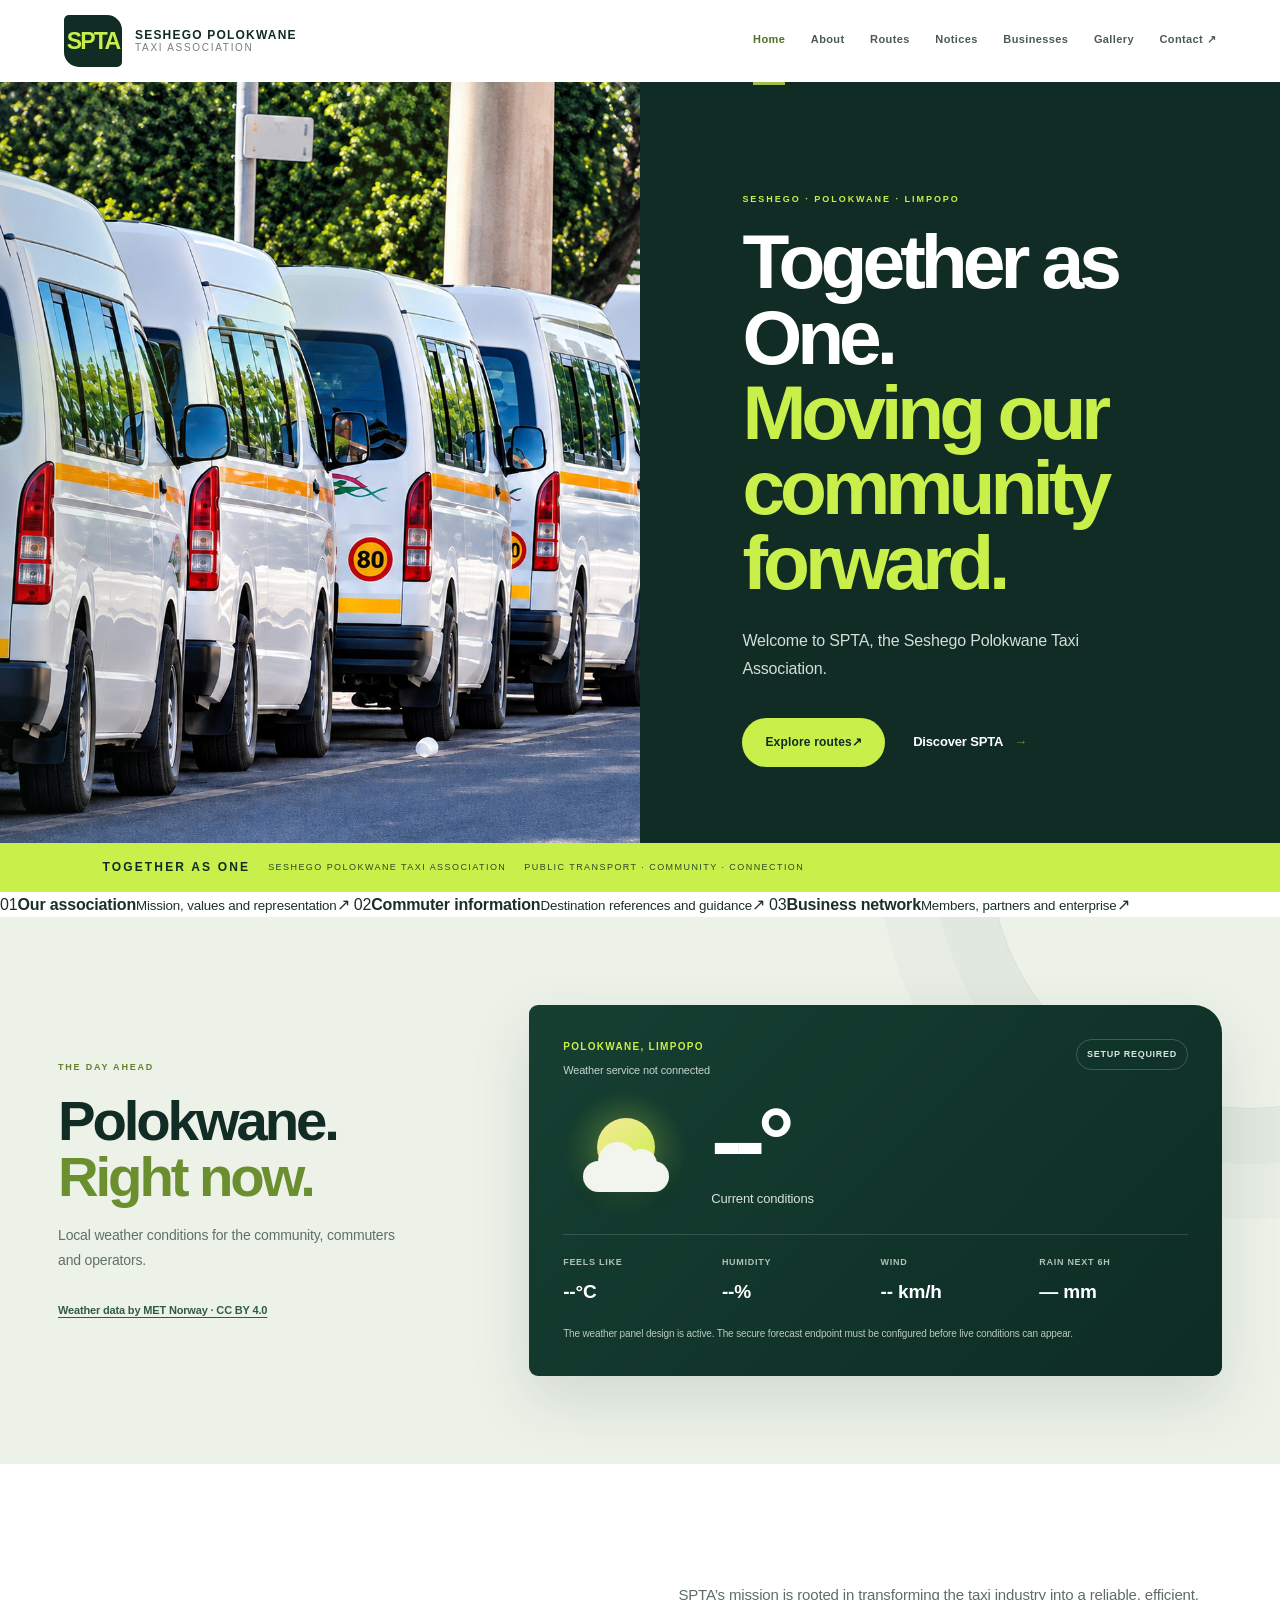
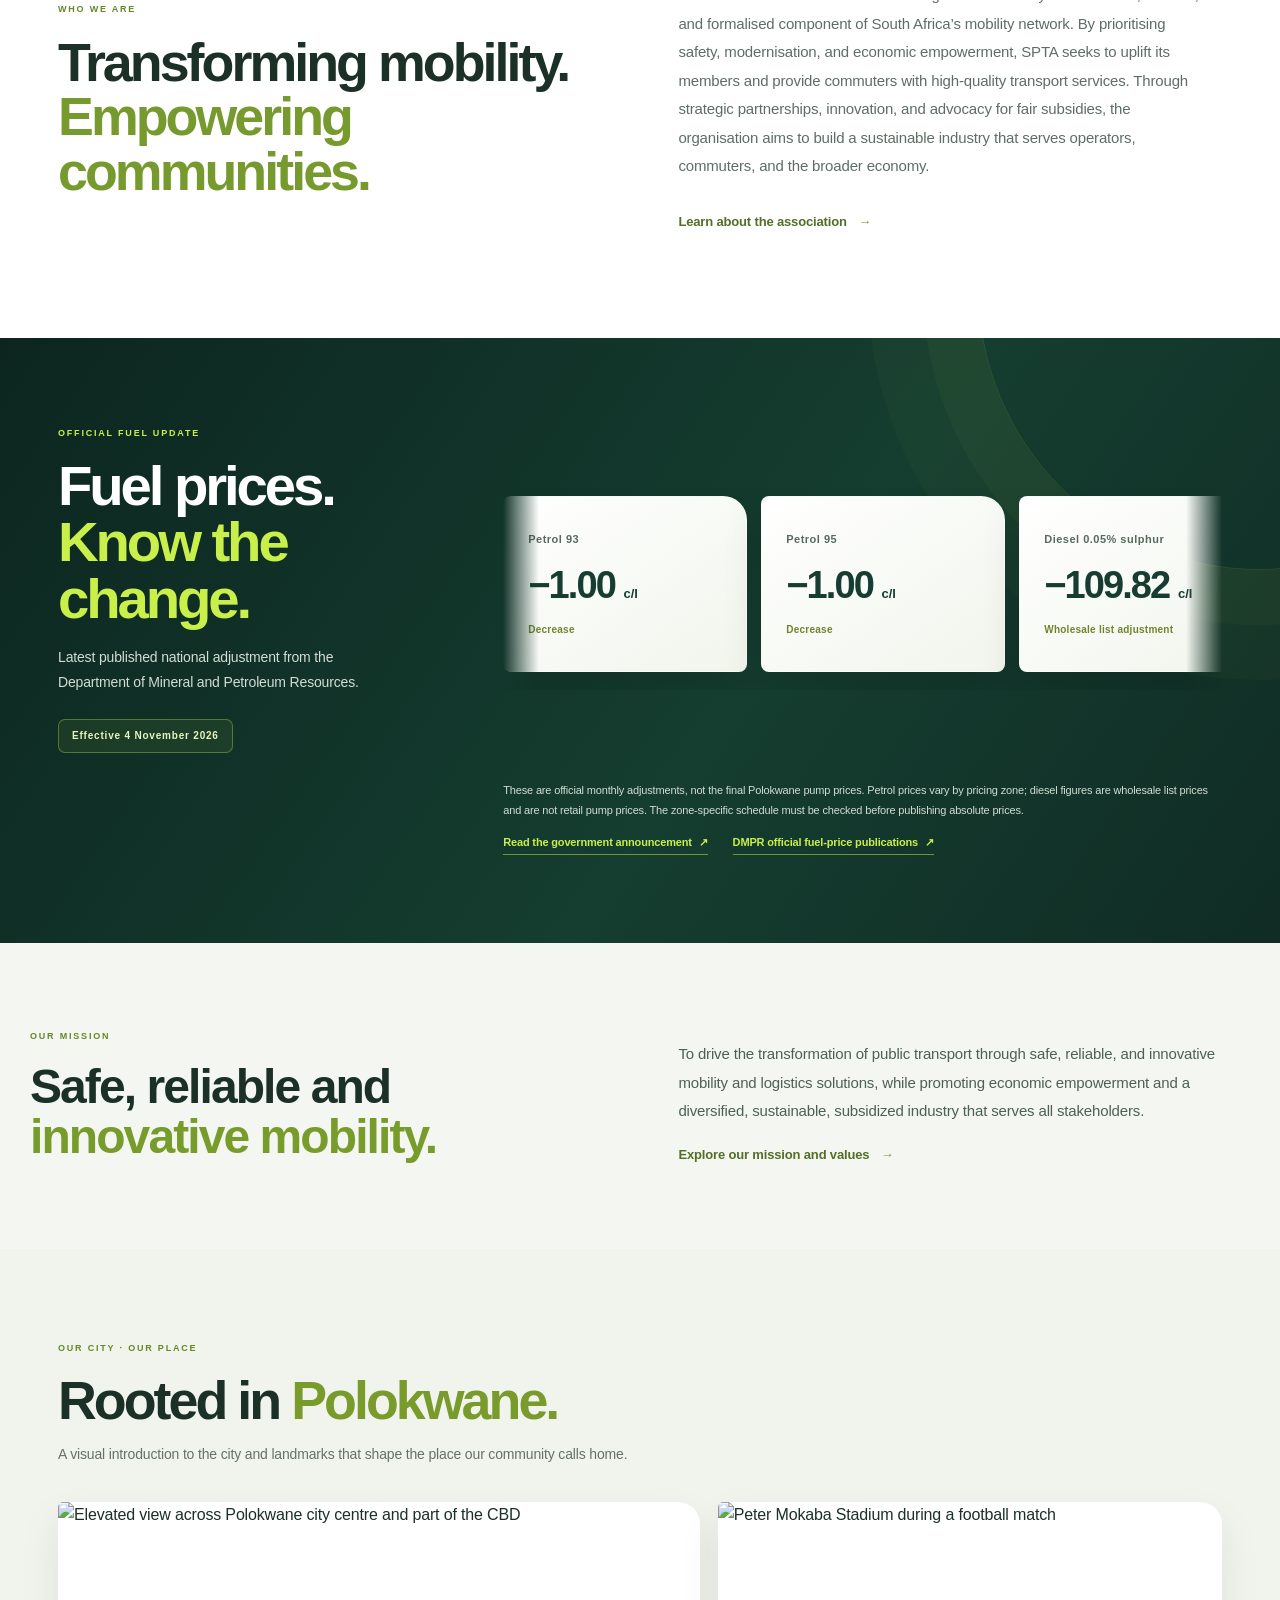
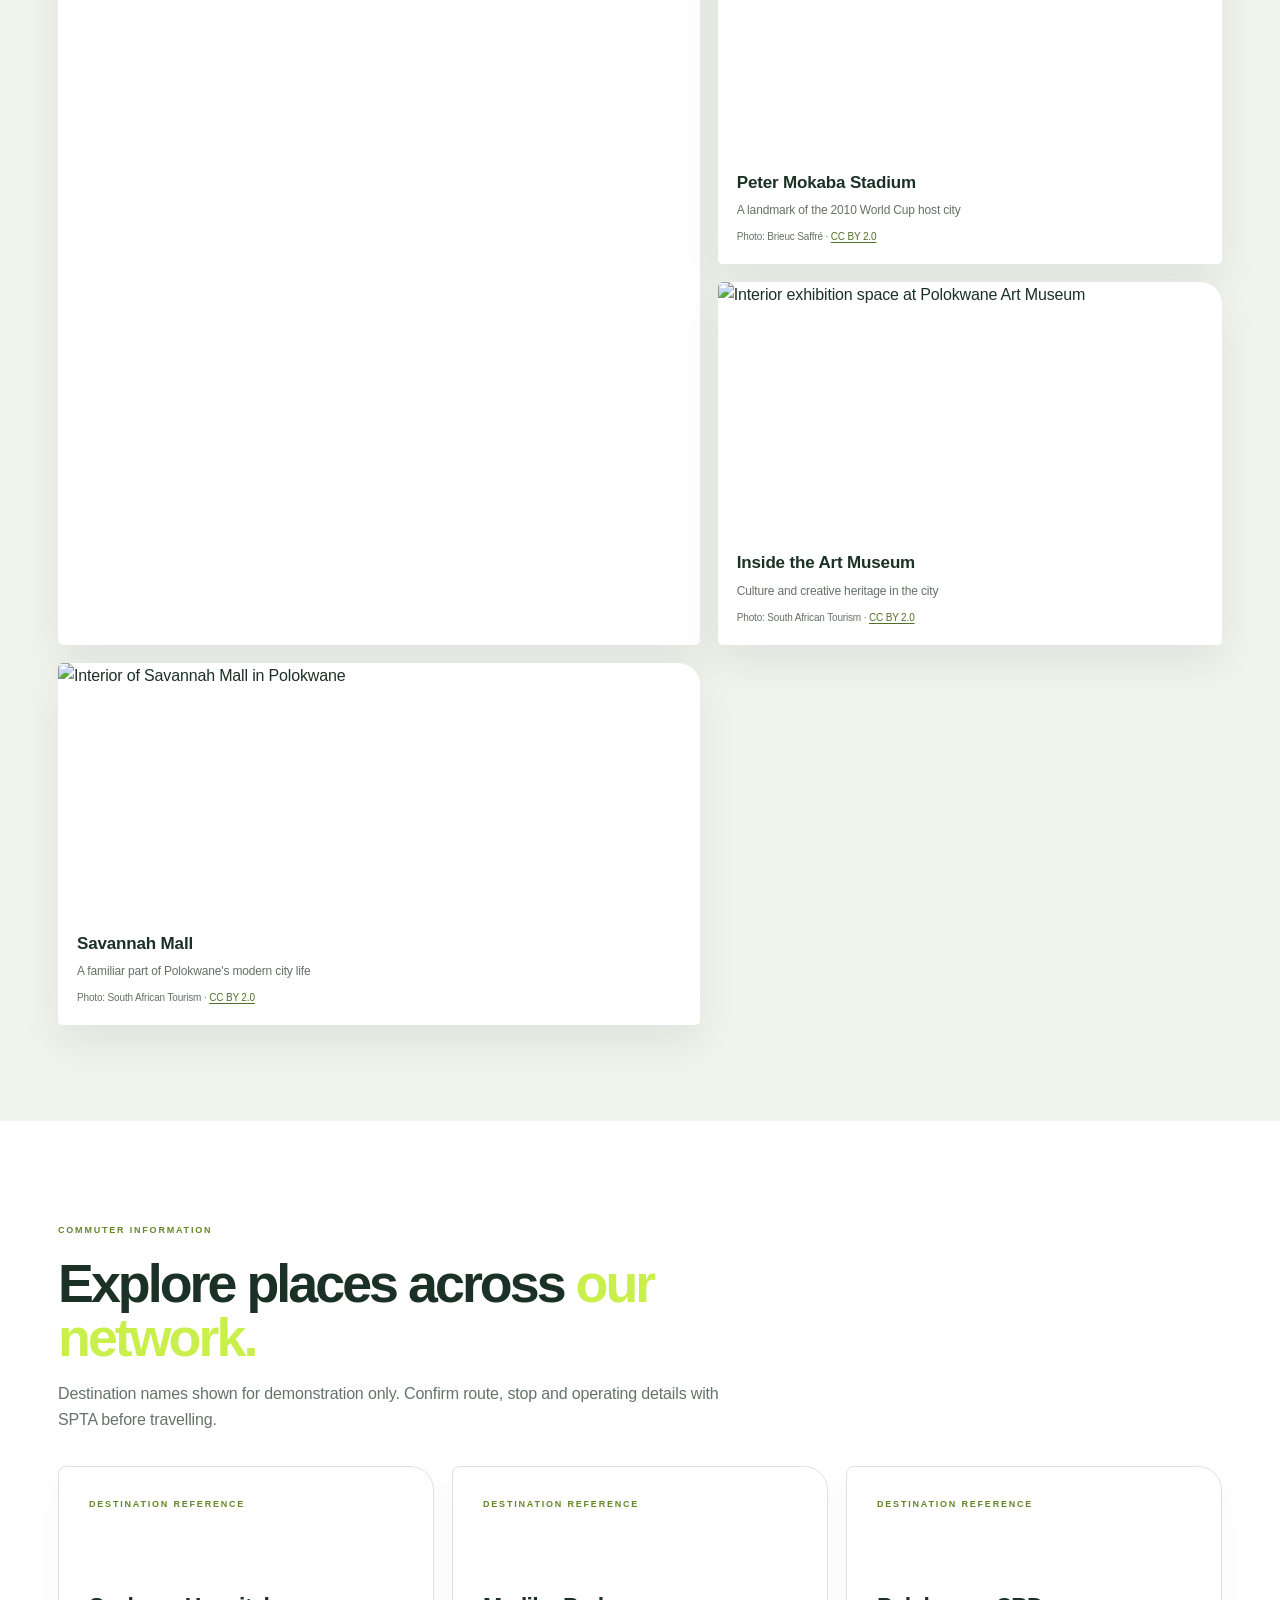
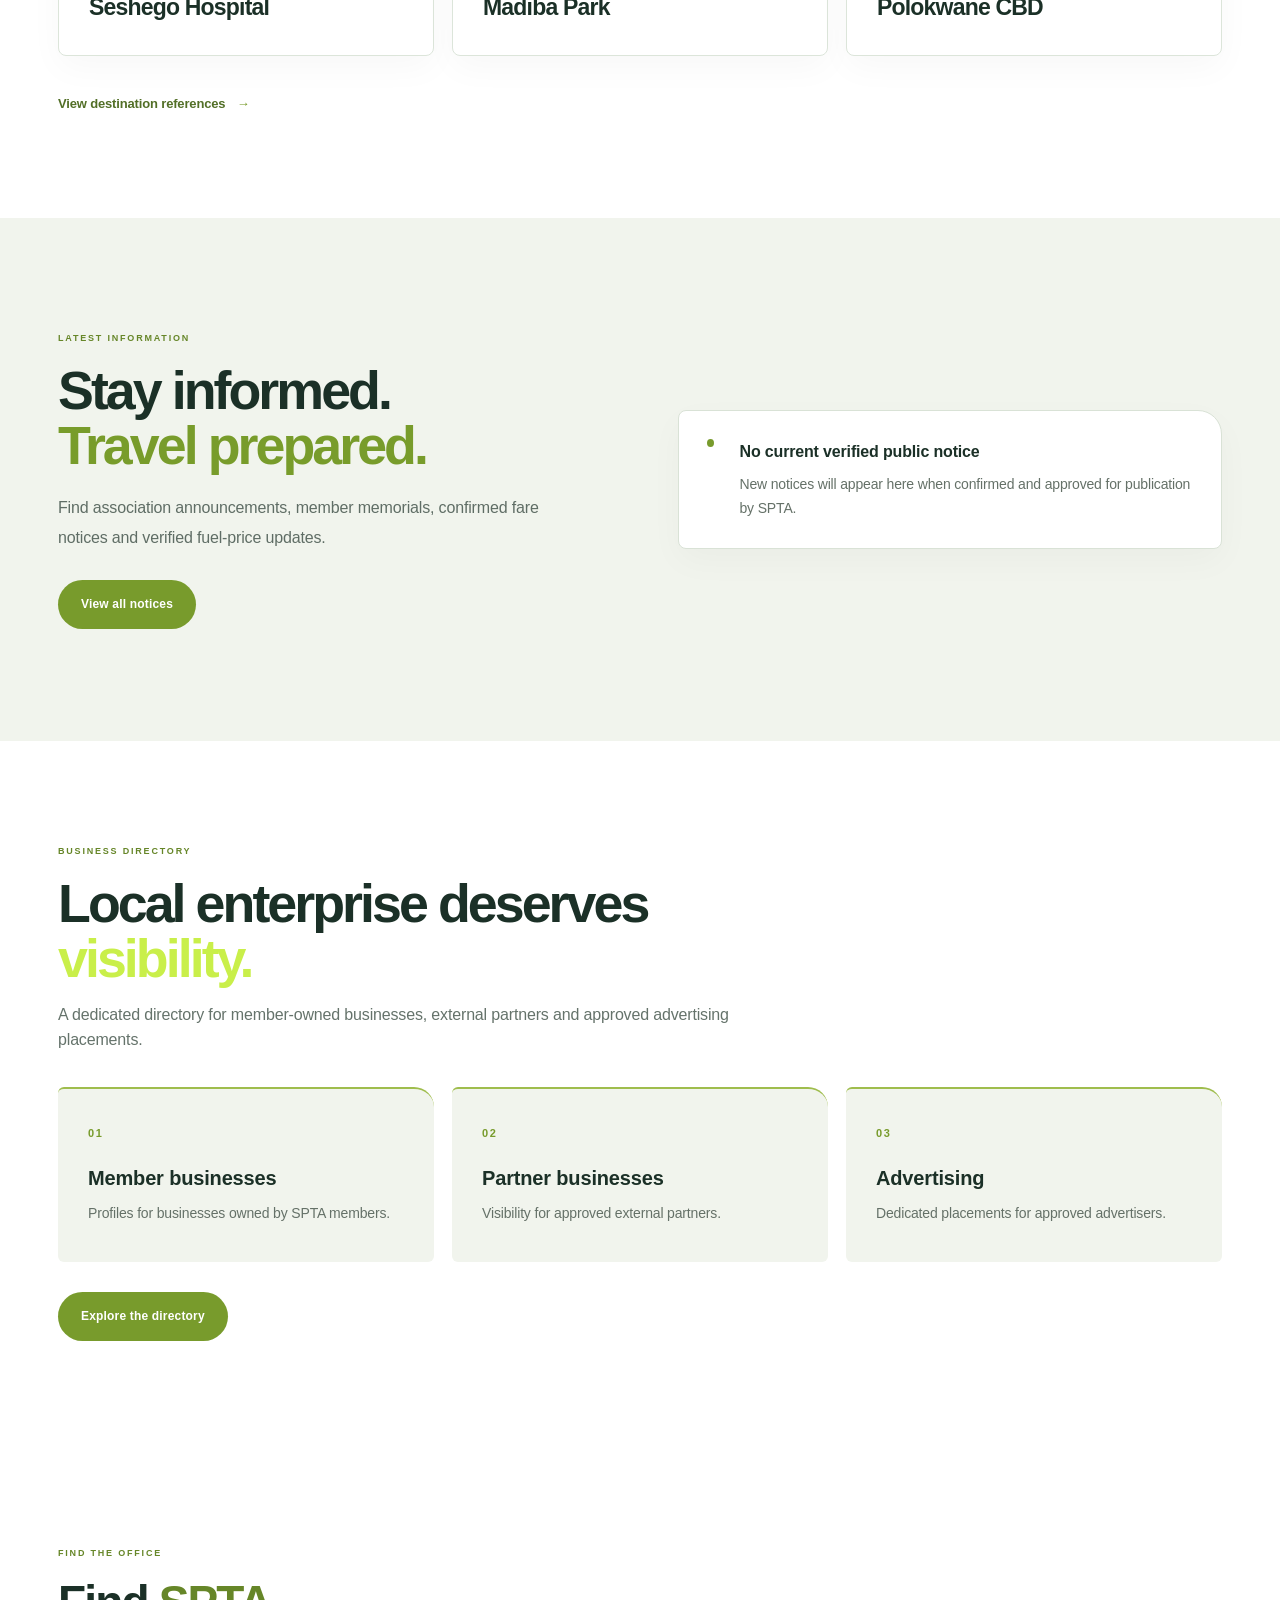
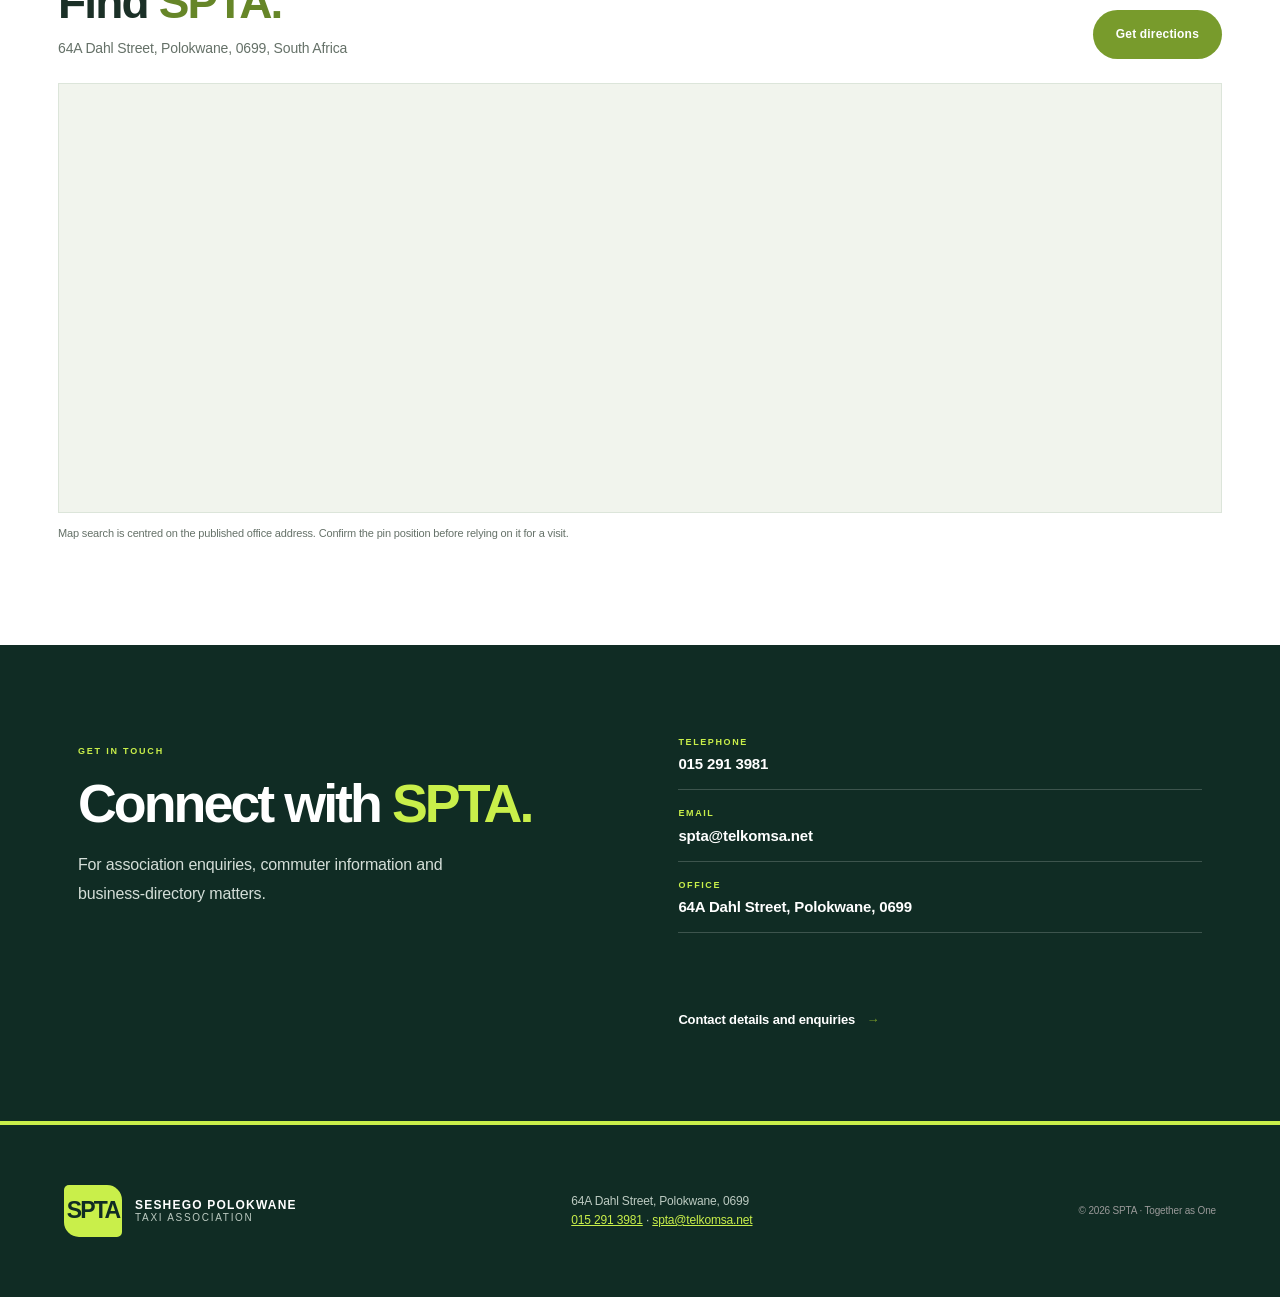
==== commit f943783b: "Redesign homepage navigation and hero" ====
--- a/index.html
+++ b/index.html
@@ -12,17 +12,22 @@
   </div>
   <button class="intro-skip" id="intro-skip" type="button">Skip intro</button>
 </div>
-<header class="site-header"><a class="brand" href="index.html"><span class="brand-mark">SPTA</span><span class="brand-copy"><strong>Seshego Polokwane</strong><small>Taxi Association</small></span></a><button class="menu-toggle" aria-expanded="false" aria-controls="primary-nav">Menu</button><nav id="primary-nav" class="primary-nav"><a class="active" href="index.html">Home</a><a href="pages/about.html">About</a><a href="pages/routes.html">Routes</a><a href="pages/news.html">Notices</a><a href="pages/businesses.html">Businesses</a><a href="pages/gallery.html">Gallery</a><a href="pages/contact.html">Contact</a></nav></header>
+<header class="site-header"><a class="brand" href="index.html" aria-label="SPTA home"><span class="brand-mark">SPTA</span><span class="brand-copy"><strong>Seshego Polokwane</strong><small>Taxi Association</small></span></a><button class="menu-toggle" type="button" aria-expanded="false" aria-controls="primary-nav"><span class="menu-toggle-label">Menu</span><span class="menu-toggle-icon" aria-hidden="true"><i></i><i></i></span></button><nav id="primary-nav" class="primary-nav" aria-label="Main navigation"><a class="active" aria-current="page" href="index.html">Home</a><a href="pages/about.html">About</a><a href="pages/routes.html">Routes</a><a href="pages/news.html">Notices</a><a href="pages/businesses.html">Businesses</a><a href="pages/gallery.html">Gallery</a><a class="nav-contact" href="pages/contact.html">Contact <span aria-hidden="true">↗</span></a></nav></header>
 <main>
-<section class="hero">
+<section class="hero" aria-labelledby="home-hero-title">
+  <div class="hero-photo" role="img" aria-label="SPTA taxi fleet photograph"></div>
   <div class="hero-copy">
-    <p class="eyebrow">SESHEGO · POLOKWANE · LIMPOPO</p>
-    <h1>Together as One.<br><em>Moving our community forward.</em></h1>
+    <p class="eyebrow"><span class="hero-location-dot" aria-hidden="true"></span> SESHEGO · POLOKWANE · LIMPOPO</p>
+    <h1 id="home-hero-title">Together as One.<br><em>Moving our community forward.</em></h1>
     <p class="hero-lede">Welcome to SPTA, the Seshego Polokwane Taxi Association.</p>
-    <div class="actions"><a class="button button-light" href="pages/routes.html">Explore routes</a><a class="text-link light-link" href="pages/about.html">Discover SPTA <span>→</span></a></div>
+    <div class="actions"><a class="button button-light" href="pages/routes.html">Explore routes <span aria-hidden="true">↗</span></a><a class="text-link light-link" href="pages/about.html">Discover SPTA <span>→</span></a></div>
   </div>
-  <div class="hero-photo" role="img" aria-label="SPTA taxi fleet photograph"></div>
-  <div class="hero-ribbon"><strong>TOGETHER AS ONE</strong><span>SESHEGO POLOKWANE TAXI ASSOCIATION</span></div>
+  <div class="hero-ribbon"><strong>TOGETHER AS ONE</strong><span>SESHEGO POLOKWANE TAXI ASSOCIATION</span><span class="hero-ribbon-note">PUBLIC TRANSPORT · COMMUNITY · CONNECTION</span></div>
+</section>
+<section class="home-entry-links" aria-label="Explore SPTA">
+  <a href="pages/about.html"><span class="entry-number">01</span><span><strong>Our association</strong><small>Mission, values and representation</small></span><span class="entry-arrow" aria-hidden="true">↗</span></a>
+  <a href="pages/routes.html"><span class="entry-number">02</span><span><strong>Commuter information</strong><small>Destination references and guidance</small></span><span class="entry-arrow" aria-hidden="true">↗</span></a>
+  <a href="pages/businesses.html"><span class="entry-number">03</span><span><strong>Business network</strong><small>Members, partners and enterprise</small></span><span class="entry-arrow" aria-hidden="true">↗</span></a>
 </section>
 
 <section class="weather-desk" id="polokwane-weather" aria-labelledby="weather-title" data-weather-widget>
--- a/css/site.css
+++ b/css/site.css
@@ -493,3 +493,47 @@
 .weather-embed .ask-weather-widget{width:100%;min-width:0}
 .weather-embed noscript{color:#52645a;font-size:13px}
 @media(max-width:760px){.weather-desk-inner{grid-template-columns:1fr;gap:24px}.weather-embed{padding:14px}}
+
+
+/* Polokwane live weather desk */
+.weather-desk{position:relative;overflow:hidden;padding:clamp(58px,7vw,88px) 28px;background:#edf2e9;color:#102c24}
+.weather-desk:after{content:"";position:absolute;width:520px;height:520px;right:-230px;top:-330px;border:1px solid #1d49391c;border-radius:50%;box-shadow:0 0 0 55px #1d493908,0 0 0 110px #1d493906;pointer-events:none}
+.weather-desk-inner{position:relative;z-index:1;max-width:1164px;margin:0 auto;display:grid;grid-template-columns:minmax(230px,.72fr) minmax(0,1.28fr);gap:36px 7%;align-items:center}
+.weather-copy .eyebrow{color:#64802e}
+.weather-copy h2{margin:0 0 18px;font-size:clamp(38px,4.4vw,58px);line-height:1;letter-spacing:-.055em}
+.weather-copy h2 em{color:#6b8e2e;font-style:normal}
+.weather-copy>p:not(.eyebrow){max-width:340px;color:#607067;font-size:14px;line-height:1.8}
+.weather-source{display:inline-block;margin-top:14px;color:#315b45;font-size:11px;font-weight:700;text-decoration:underline;text-underline-offset:3px}
+.weather-panel{min-width:0;padding:clamp(22px,3vw,34px);border-radius:9px 28px 9px 9px;background:linear-gradient(135deg,#163f32 0%,#0d2c24 100%);color:#fff;box-shadow:0 24px 60px #102c2420}
+.weather-panel-top{display:flex;align-items:flex-start;justify-content:space-between;gap:16px}
+.weather-panel-top>div{display:grid;gap:7px}
+.weather-location{color:#c9ef4a;font-size:10px;font-weight:800;letter-spacing:.13em}
+.weather-updated{color:#c5d4cb;font-size:11px}
+.weather-status{flex:0 0 auto;padding:7px 10px;border:1px solid #ffffff32;border-radius:999px;color:#d9e5dc;font-size:9px;font-weight:800;letter-spacing:.08em;text-transform:uppercase}
+.weather-status.is-live{border-color:#c9ef4a70;color:#d9f38b}
+.weather-status.is-error{border-color:#f1b5a580;color:#ffd0c4}
+.weather-current{display:flex;align-items:center;gap:24px;min-height:154px;padding:12px 0 18px}
+.weather-art{position:relative;flex:0 0 124px;width:124px;height:124px;border-radius:50%;background:radial-gradient(circle,#c9ef4a20 0%,#c9ef4a08 58%,transparent 70%)}
+.weather-sun{position:absolute;left:34px;top:26px;width:58px;height:58px;border-radius:50%;background:linear-gradient(145deg,#f6e99b,#c9ef4a);box-shadow:0 0 34px #c9ef4a50;animation:weather-glow 5s ease-in-out infinite}
+.weather-cloud{position:absolute;left:20px;bottom:24px;width:86px;height:31px;border-radius:30px;background:#f1f5ed;box-shadow:0 7px 16px #0002}
+.weather-cloud:before,.weather-cloud:after{content:"";position:absolute;border-radius:50%;background:#f1f5ed}
+.weather-cloud:before{width:39px;height:39px;left:15px;top:-19px}
+.weather-cloud:after{width:31px;height:31px;right:12px;top:-12px}
+.weather-art.is-clear .weather-cloud{opacity:0;transform:translateY(12px)}
+.weather-art.is-rain .weather-cloud,.weather-art.is-snow .weather-cloud{background:#c9d9df}
+.weather-art.is-rain .weather-cloud:before,.weather-art.is-rain .weather-cloud:after,.weather-art.is-snow .weather-cloud:before,.weather-art.is-snow .weather-cloud:after{background:#c9d9df}
+.weather-art.is-rain:after{content:"";position:absolute;left:41px;bottom:6px;width:3px;height:17px;border-radius:4px;background:#8bd2ed;box-shadow:22px 4px #8bd2ed,44px -1px #8bd2ed;transform:rotate(18deg);animation:weather-rain 1s linear infinite}
+.weather-art.is-cloudy .weather-sun{opacity:.45;transform:scale(.78)}
+.weather-temperature{display:grid;gap:4px}
+.weather-temperature strong{font-size:clamp(62px,8vw,92px);font-weight:650;line-height:.95;letter-spacing:-.08em}
+.weather-temperature span{color:#d7e3da;font-size:13px}
+.weather-metrics{display:grid;grid-template-columns:repeat(4,minmax(0,1fr));gap:10px;padding-top:20px;border-top:1px solid #ffffff25}
+.weather-metrics>div{display:grid;gap:8px}
+.weather-metrics span{color:#afc2b5;font-size:9px;font-weight:800;letter-spacing:.08em}
+.weather-metrics strong{font-size:clamp(14px,1.8vw,19px);font-weight:650;white-space:nowrap}
+.weather-note{margin:18px 0 0;color:#b9c9bf;font-size:10px;line-height:1.6}
+@keyframes weather-glow{0%,100%{box-shadow:0 0 28px #c9ef4a38}50%{box-shadow:0 0 44px #c9ef4a70}}
+@keyframes weather-rain{0%{opacity:0;transform:translate(0,-4px) rotate(18deg)}35%{opacity:1}100%{opacity:0;transform:translate(-4px,8px) rotate(18deg)}}
+@media(max-width:760px){.weather-desk-inner{grid-template-columns:1fr;gap:24px}.weather-panel{padding:22px}.weather-current{gap:12px;min-height:132px}.weather-art{flex-basis:100px;width:100px;height:100px;transform:scale(.86);transform-origin:left center}.weather-sun{left:25px;top:18px}.weather-cloud{left:11px;bottom:16px}.weather-temperature strong{font-size:70px}}
+@media(max-width:420px){.weather-metrics{grid-template-columns:repeat(2,minmax(0,1fr));gap:18px 12px}.weather-panel-top{gap:8px}.weather-status{font-size:8px}.weather-current{gap:0}.weather-art{margin-right:-6px;transform:scale(.76)}}
+@media(prefers-reduced-motion:reduce){.weather-sun,.weather-art.is-rain:after{animation:none}}
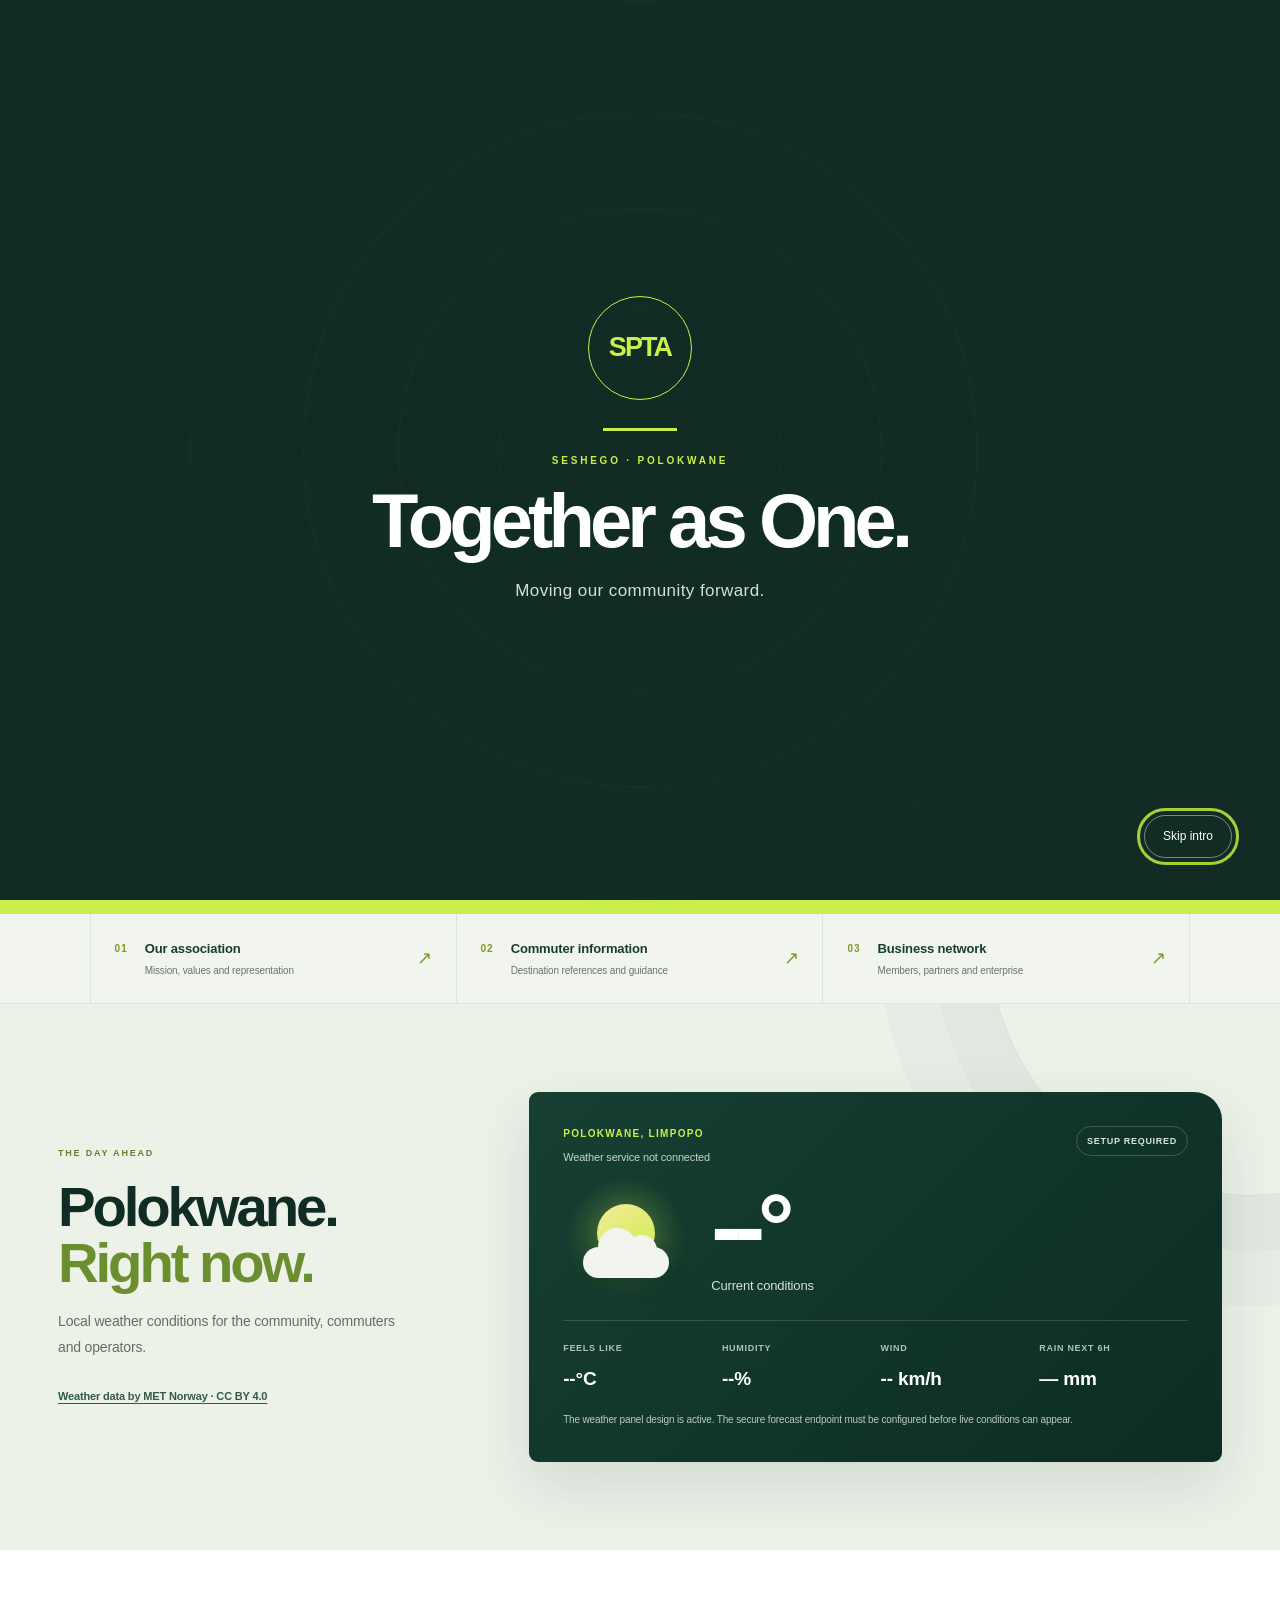
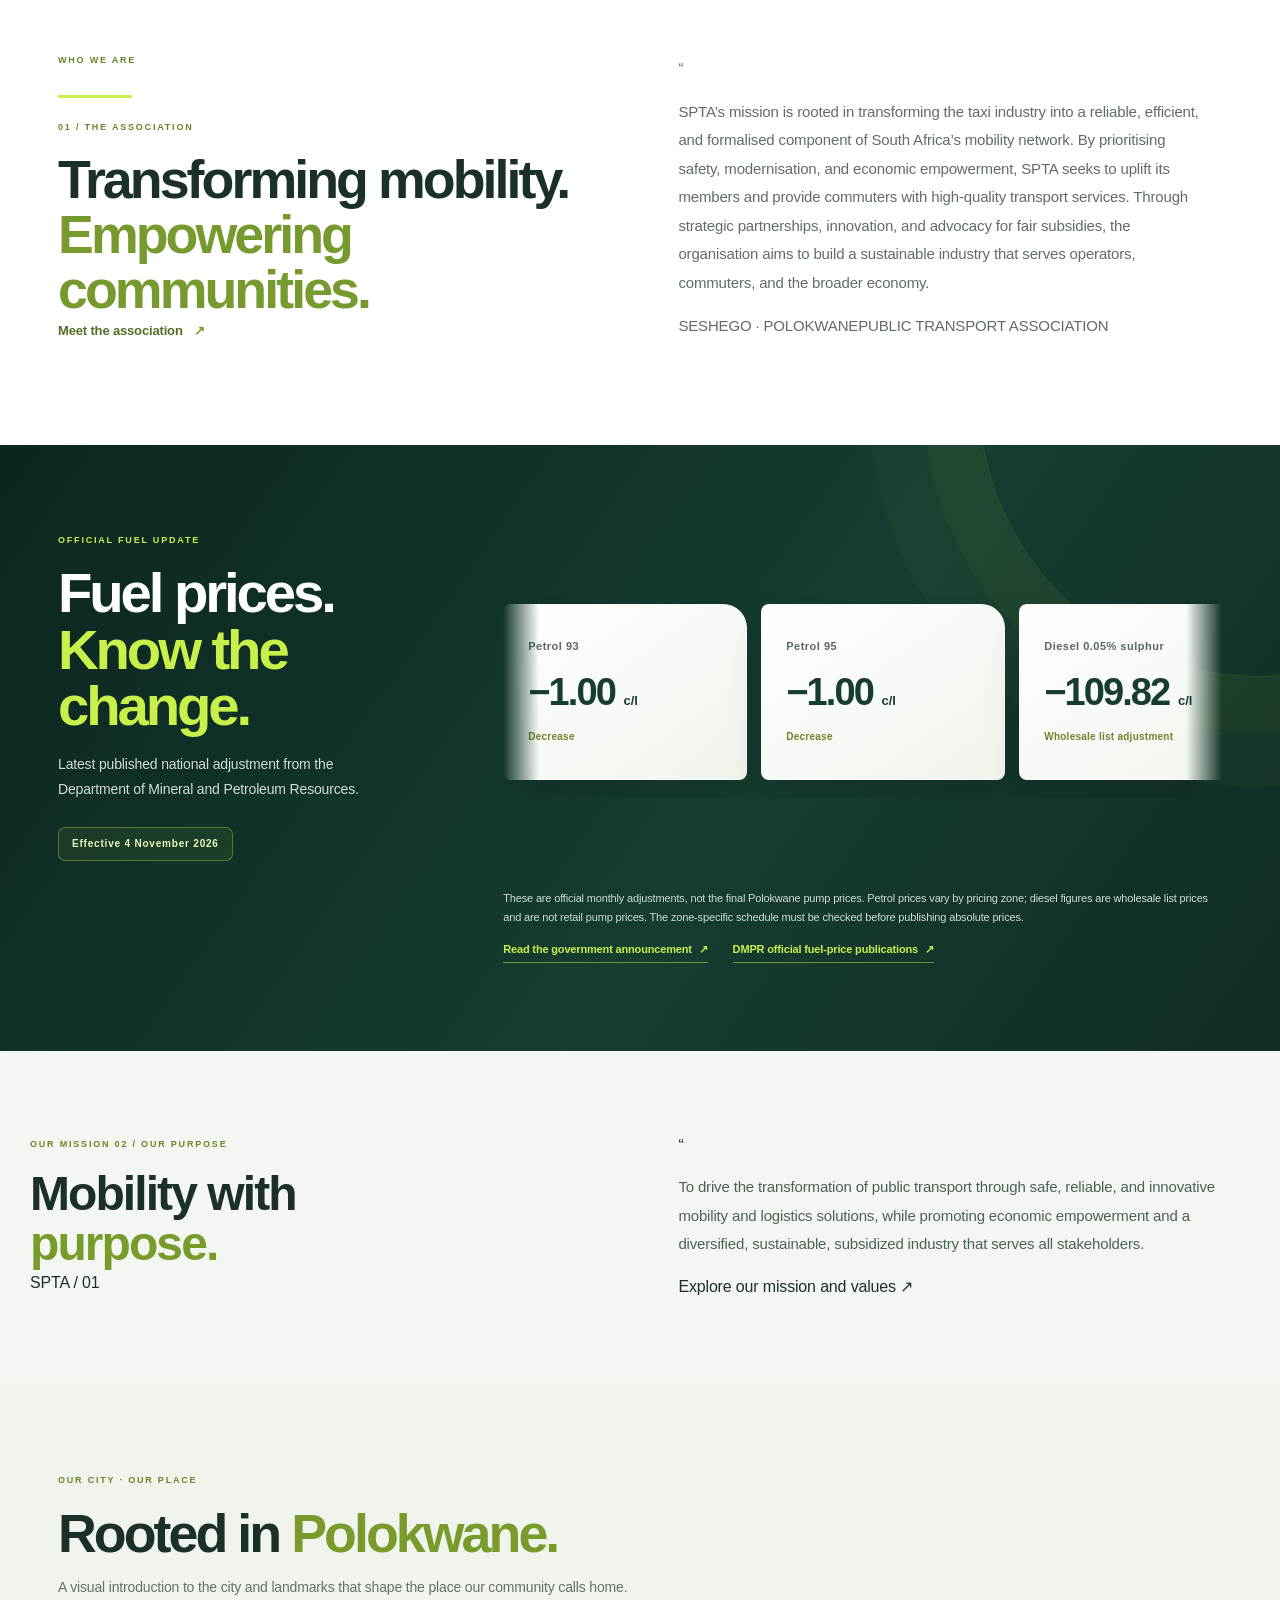
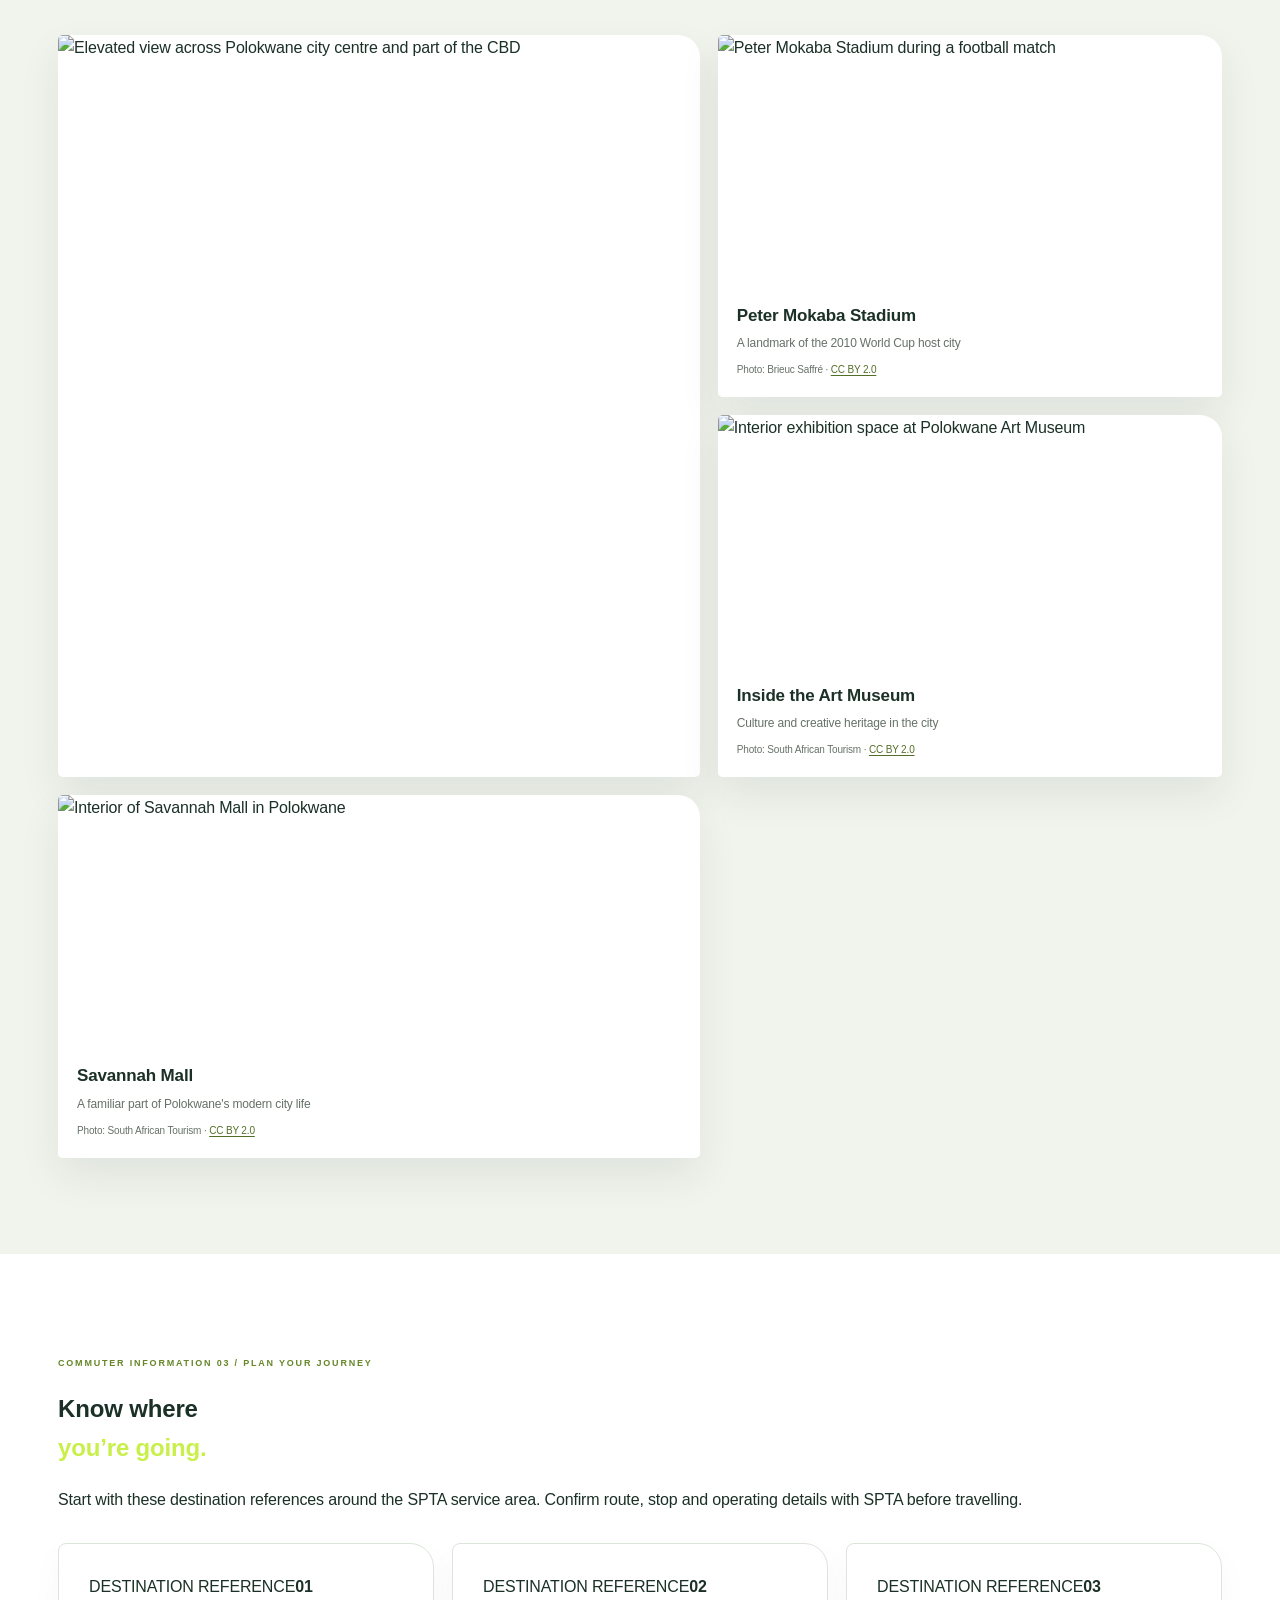
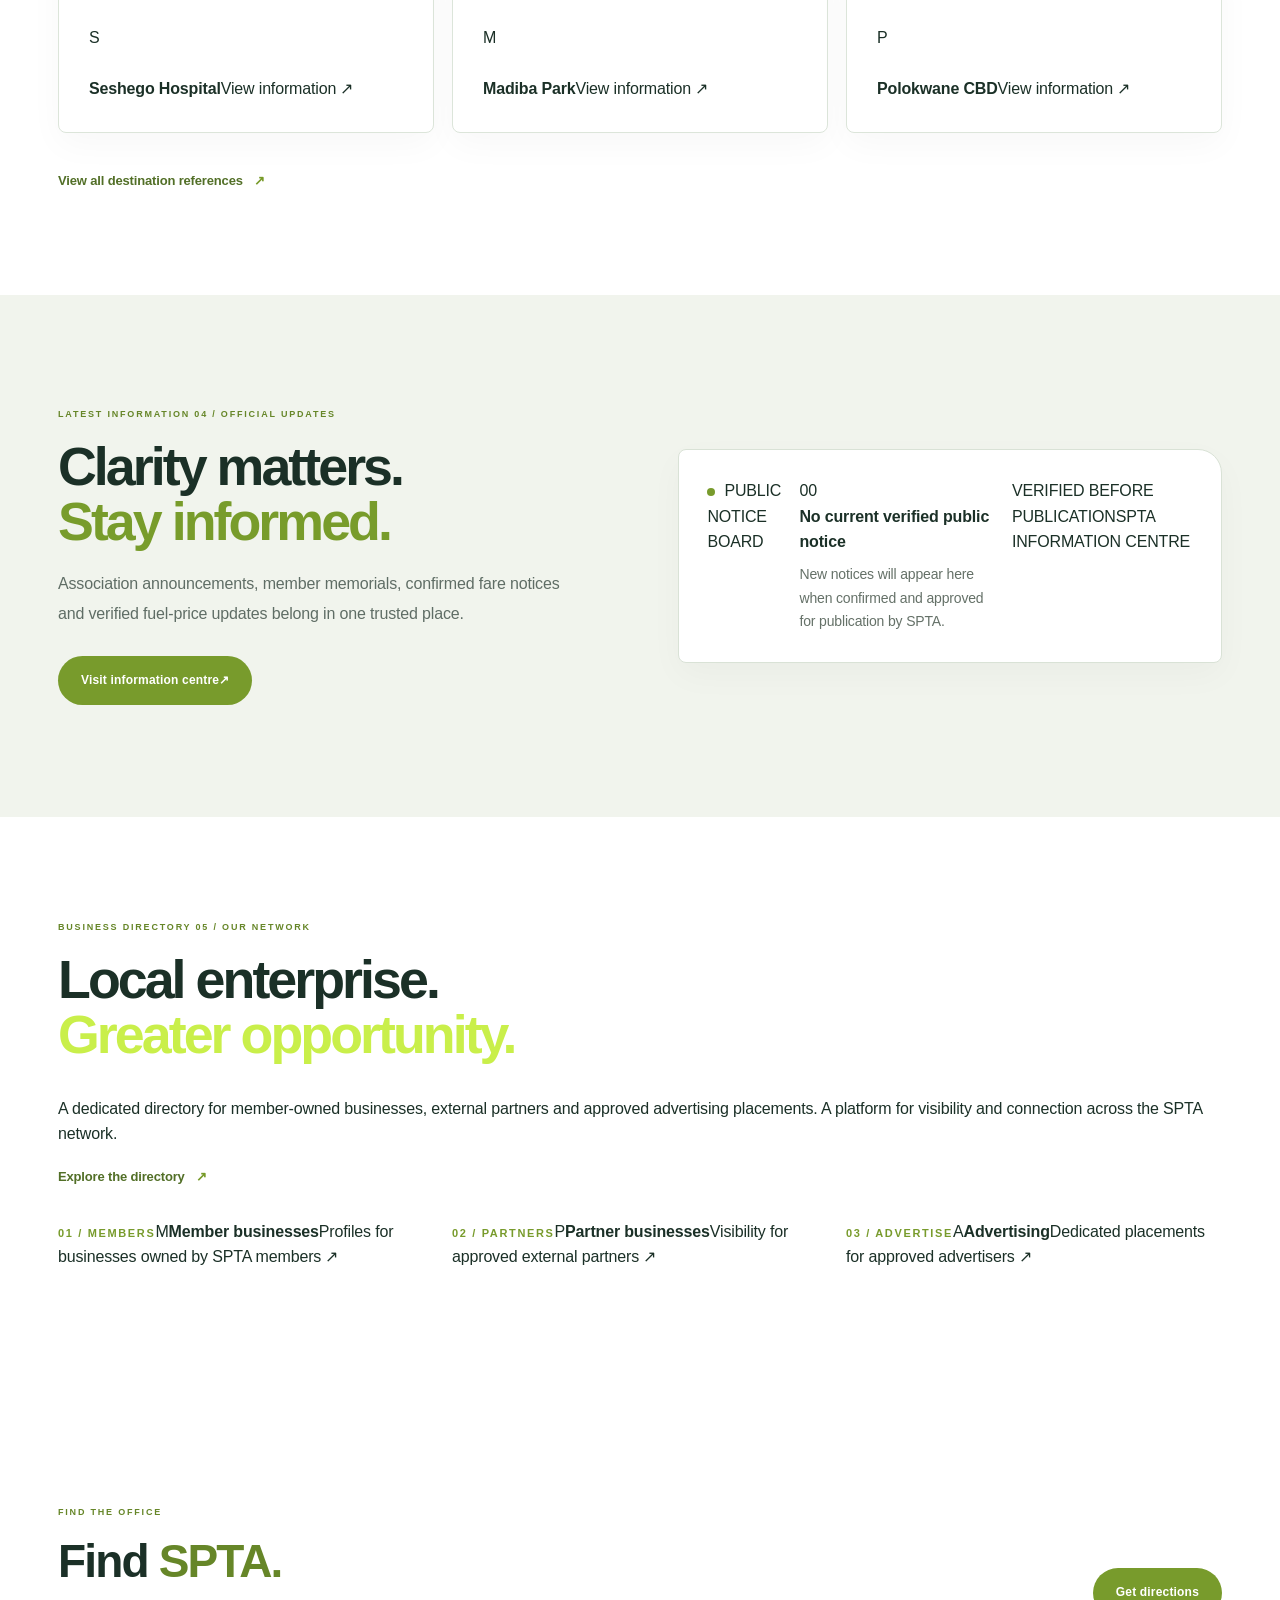
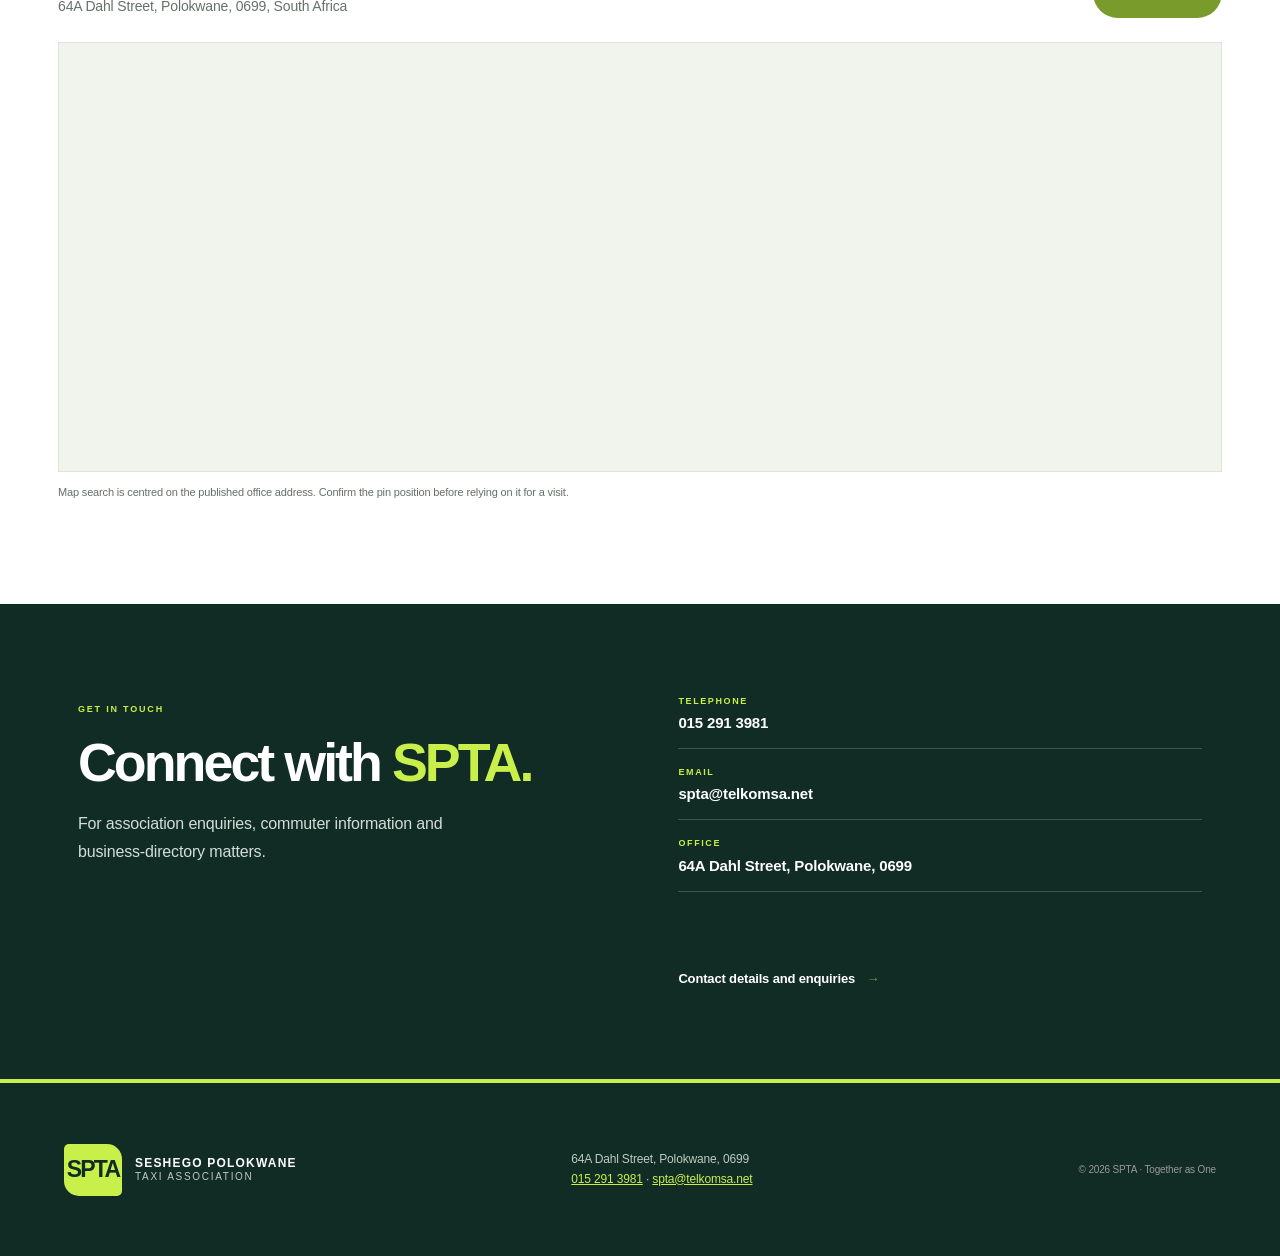
==== commit d5caa96d: "Redesign homepage mission, commuter, updates and business sections" ====
--- a/index.html
+++ b/index.html
@@ -58,12 +58,9 @@
   </div>
 </section>
 
-<section class="intro section-wrap">
-  <div><p class="eyebrow">WHO WE ARE</p><h2>Transforming mobility.<br><em>Empowering communities.</em></h2></div>
-  <div class="intro-copy">
-    <p>SPTA’s mission is rooted in transforming the taxi industry into a reliable, efficient, and formalised component of South Africa’s mobility network. By prioritising safety, modernisation, and economic empowerment, SPTA seeks to uplift its members and provide commuters with high-quality transport services. Through strategic partnerships, innovation, and advocacy for fair subsidies, the organisation aims to build a sustainable industry that serves operators, commuters, and the broader economy.</p>
-    <a class="text-link" href="pages/about.html">Learn about the association <span>→</span></a>
-  </div>
+<section class="intro section-wrap" aria-labelledby="who-we-are-title">
+  <div class="intro-heading"><p class="eyebrow">WHO WE ARE <span class="intro-rule"></span> 01 / THE ASSOCIATION</p><h2 id="who-we-are-title">Transforming mobility.<br><em>Empowering communities.</em></h2><a class="text-link" href="pages/about.html">Meet the association <span>↗</span></a></div>
+  <div class="intro-copy"><span class="intro-quote-mark" aria-hidden="true">“</span><p>SPTA’s mission is rooted in transforming the taxi industry into a reliable, efficient, and formalised component of South Africa’s mobility network. By prioritising safety, modernisation, and economic empowerment, SPTA seeks to uplift its members and provide commuters with high-quality transport services. Through strategic partnerships, innovation, and advocacy for fair subsidies, the organisation aims to build a sustainable industry that serves operators, commuters, and the broader economy.</p><div class="intro-footnote"><span>SESHEGO · POLOKWANE</span><span>PUBLIC TRANSPORT ASSOCIATION</span></div></div>
 </section>
 
 <section class="home-fuel" aria-labelledby="home-fuel-title">
@@ -93,12 +90,7 @@
   </div>
 </section>
 
-<section class="home-mission">
-  <div class="home-mission-inner">
-    <div><p class="eyebrow">OUR MISSION</p><h2>Safe, reliable and<br><em>innovative mobility.</em></h2></div>
-    <div><p>To drive the transformation of public transport through safe, reliable, and innovative mobility and logistics solutions, while promoting economic empowerment and a diversified, sustainable, subsidized industry that serves all stakeholders.</p><a class="text-link" href="pages/about.html">Explore our mission and values <span>→</span></a></div>
-  </div>
-</section>
+<section class="home-mission" aria-labelledby="home-mission-title"><div class="home-mission-inner"><div class="mission-heading"><p class="eyebrow">OUR MISSION <span>02 / OUR PURPOSE</span></p><h2 id="home-mission-title">Mobility with<br><em>purpose.</em></h2><span class="mission-mark" aria-hidden="true">SPTA<span> / </span>01</span></div><div class="mission-statement"><span class="mission-quote" aria-hidden="true">“</span><p>To drive the transformation of public transport through safe, reliable, and innovative mobility and logistics solutions, while promoting economic empowerment and a diversified, sustainable, subsidized industry that serves all stakeholders.</p><a class="mission-link" href="pages/about.html">Explore our mission and values <span>↗</span></a></div></div></section>
 
 <section class="home-place-identity" aria-labelledby="home-place-title">
   <div class="home-place-heading">
@@ -126,32 +118,11 @@
   </div>
 </section>
 
-<section class="home-routes section-wrap">
-  <div class="section-heading"><p class="eyebrow">COMMUTER INFORMATION</p><h2>Explore places across <em>our network.</em></h2><p>Destination names shown for demonstration only. Confirm route, stop and operating details with SPTA before travelling.</p></div>
-  <div class="home-route-grid">
-    <article class="home-route-card"><span class="eyebrow">DESTINATION REFERENCE</span><h3>Seshego Hospital</h3></article>
-    <article class="home-route-card"><span class="eyebrow">DESTINATION REFERENCE</span><h3>Madiba Park</h3></article>
-    <article class="home-route-card"><span class="eyebrow">DESTINATION REFERENCE</span><h3>Polokwane CBD</h3></article>
-  </div>
-  <a class="text-link" href="pages/routes.html">View destination references <span>→</span></a>
-</section>
+<section class="home-routes section-wrap" aria-labelledby="home-routes-title"><div class="commuter-heading"><div><p class="eyebrow">COMMUTER INFORMATION <span>03 / PLAN YOUR JOURNEY</span></p><h2 id="home-routes-title">Know where<br><em>you’re going.</em></h2></div><p>Start with these destination references around the SPTA service area. Confirm route, stop and operating details with SPTA before travelling.</p></div><div class="home-route-grid"><a class="home-route-card route-card-seshego" href="pages/routes.html"><span class="route-card-top"><span>DESTINATION REFERENCE</span><b>01</b></span><span class="route-card-symbol" aria-hidden="true">S</span><span class="route-card-bottom"><strong>Seshego Hospital</strong><span>View information ↗</span></span></a><a class="home-route-card route-card-madiba" href="pages/routes.html"><span class="route-card-top"><span>DESTINATION REFERENCE</span><b>02</b></span><span class="route-card-symbol" aria-hidden="true">M</span><span class="route-card-bottom"><strong>Madiba Park</strong><span>View information ↗</span></span></a><a class="home-route-card route-card-cbd" href="pages/routes.html"><span class="route-card-top"><span>DESTINATION REFERENCE</span><b>03</b></span><span class="route-card-symbol" aria-hidden="true">P</span><span class="route-card-bottom"><strong>Polokwane CBD</strong><span>View information ↗</span></span></a></div><a class="text-link commuter-all-link" href="pages/routes.html">View all destination references <span>↗</span></a></section>
 
-<section class="home-updates">
-  <div class="section-wrap home-updates-inner">
-    <div><p class="eyebrow">LATEST INFORMATION</p><h2>Stay informed.<br><em>Travel prepared.</em></h2><p>Find association announcements, member memorials, confirmed fare notices and verified fuel-price updates.</p><a class="button button-dark" href="pages/news.html">View all notices</a></div>
-    <div class="home-update-status"><span class="status-dot" aria-hidden="true"></span><div><strong>No current verified public notice</strong><p>New notices will appear here when confirmed and approved for publication by SPTA.</p></div></div>
-  </div>
-</section>
+<section class="home-updates" aria-labelledby="home-updates-title"><div class="section-wrap home-updates-inner"><div class="updates-heading"><p class="eyebrow">LATEST INFORMATION <span>04 / OFFICIAL UPDATES</span></p><h2 id="home-updates-title">Clarity matters.<br><em>Stay informed.</em></h2><p>Association announcements, member memorials, confirmed fare notices and verified fuel-price updates belong in one trusted place.</p><a class="button button-dark" href="pages/news.html">Visit information centre <span>↗</span></a></div><div class="home-update-status"><div class="update-status-top"><span class="status-dot" aria-hidden="true"></span><span>PUBLIC NOTICE BOARD</span><span class="update-status-line"></span></div><div class="update-status-main"><span class="update-status-index">00</span><div><strong>No current verified public notice</strong><p>New notices will appear here when confirmed and approved for publication by SPTA.</p></div></div><div class="update-status-bottom"><span>VERIFIED BEFORE PUBLICATION</span><span>SPTA INFORMATION CENTRE</span></div></div></div></section>
 
-<section class="home-business section-wrap">
-  <div class="section-heading"><p class="eyebrow">BUSINESS DIRECTORY</p><h2>Local enterprise deserves <em>visibility.</em></h2><p>A dedicated directory for member-owned businesses, external partners and approved advertising placements.</p></div>
-  <div class="home-business-grid">
-    <article><span class="business-index">01</span><h3>Member businesses</h3><p>Profiles for businesses owned by SPTA members.</p></article>
-    <article><span class="business-index">02</span><h3>Partner businesses</h3><p>Visibility for approved external partners.</p></article>
-    <article><span class="business-index">03</span><h3>Advertising</h3><p>Dedicated placements for approved advertisers.</p></article>
-  </div>
-  <a class="button button-dark" href="pages/businesses.html">Explore the directory</a>
-</section>
+<section class="home-business section-wrap" aria-labelledby="home-business-title"><div class="business-intro"><div class="section-heading"><p class="eyebrow">BUSINESS DIRECTORY <span>05 / OUR NETWORK</span></p><h2 id="home-business-title">Local enterprise.<br><em>Greater opportunity.</em></h2></div><div class="business-intro-copy"><p>A dedicated directory for member-owned businesses, external partners and approved advertising placements. A platform for visibility and connection across the SPTA network.</p><a class="text-link" href="pages/businesses.html">Explore the directory <span>↗</span></a></div></div><div class="home-business-grid"><a href="pages/businesses.html" class="business-tile business-tile-member"><span class="business-index">01 / MEMBERS</span><span class="business-tile-icon" aria-hidden="true">M</span><span class="business-tile-bottom"><strong>Member businesses</strong><span>Profiles for businesses owned by SPTA members ↗</span></span></a><a href="pages/businesses.html" class="business-tile business-tile-partner"><span class="business-index">02 / PARTNERS</span><span class="business-tile-icon" aria-hidden="true">P</span><span class="business-tile-bottom"><strong>Partner businesses</strong><span>Visibility for approved external partners ↗</span></span></a><a href="pages/businesses.html" class="business-tile business-tile-advert"><span class="business-index">03 / ADVERTISE</span><span class="business-tile-icon" aria-hidden="true">A</span><span class="business-tile-bottom"><strong>Advertising</strong><span>Dedicated placements for approved advertisers ↗</span></span></a></div></section>
 
 <section class="section-wrap office-location" aria-labelledby="home-office-location-title">
   <div class="office-location-heading">
--- a/css/site.css
+++ b/css/site.css
@@ -537,3 +537,129 @@
 @media(max-width:760px){.weather-desk-inner{grid-template-columns:1fr;gap:24px}.weather-panel{padding:22px}.weather-current{gap:12px;min-height:132px}.weather-art{flex-basis:100px;width:100px;height:100px;transform:scale(.86);transform-origin:left center}.weather-sun{left:25px;top:18px}.weather-cloud{left:11px;bottom:16px}.weather-temperature strong{font-size:70px}}
 @media(max-width:420px){.weather-metrics{grid-template-columns:repeat(2,minmax(0,1fr));gap:18px 12px}.weather-panel-top{gap:8px}.weather-status{font-size:8px}.weather-current{gap:0}.weather-art{margin-right:-6px;transform:scale(.76)}}
 @media(prefers-reduced-motion:reduce){.weather-sun,.weather-art.is-rain:after{animation:none}}
+
+
+/* Navigation and homepage entry redesign */
+.site-header{
+  position:sticky;top:0;z-index:20;height:86px;
+  padding-inline:clamp(22px,5vw,76px);
+  background:rgba(13,42,33,.97);border:0;
+  box-shadow:0 10px 32px rgba(5,24,18,.18);
+  backdrop-filter:blur(14px);
+}
+.site-header .brand-mark{background:var(--lime,#c9ef4a);color:#102c24;border-radius:5px 15px 5px 5px}
+.site-header .brand-copy strong{color:#fff}
+.site-header .brand-copy small{color:#b7c9be}
+.primary-nav{gap:clamp(12px,1.8vw,26px)}
+.primary-nav a{
+  position:relative;padding:31px 0;color:#d5e0d8;
+  border:0;font-size:11px;letter-spacing:.045em;
+  transition:color .2s ease,background .2s ease;
+}
+.primary-nav a:hover,.primary-nav a.active{
+  color:#c9ef4a;border:0;
+}
+.primary-nav a.active:after{
+  content:"";position:absolute;left:0;right:0;bottom:20px;height:2px;
+  background:#c9ef4a;border-radius:2px;
+}
+.primary-nav a.nav-contact{
+  display:inline-flex;align-items:center;gap:12px;
+  padding:12px 18px;border-radius:999px;background:#c9ef4a;color:#102c24;
+  font-weight:900;
+}
+.primary-nav a.nav-contact:hover{background:#e0f78b;color:#102c24}
+.primary-nav a.nav-contact:after{display:none}
+.primary-nav a.nav-contact span{font-size:15px;line-height:1}
+.menu-toggle{
+  align-items:center;gap:12px;border:1px solid #ffffff45;
+  background:transparent;color:#fff;border-radius:999px;
+}
+.menu-toggle-icon{display:grid;gap:4px}
+.menu-toggle-icon i{display:block;width:16px;height:2px;background:#c9ef4a;border-radius:2px}
+.hero{
+  display:block;position:relative;isolation:isolate;min-height:min(720px,calc(100svh - 86px));
+  overflow:hidden;background:#102c24;
+}
+.hero:before{
+  content:"";position:absolute;inset:0;z-index:1;pointer-events:none;
+  background:linear-gradient(90deg,rgba(8,30,23,.96) 0%,rgba(8,30,23,.86) 34%,rgba(8,30,23,.48) 65%,rgba(8,30,23,.12) 100%),
+             linear-gradient(0deg,rgba(8,30,23,.5),transparent 45%);
+}
+.hero-photo{
+  position:absolute;inset:0;z-index:-1;min-height:0;
+  background-image:url('../assets/images/IMG-20261109-WA0015.jpg');
+  background-position:center 48%;background-size:cover;z-index:0;
+  transform:scale(1.015);
+}
+.hero-copy{
+  width:min(100%,900px);max-width:900px;min-height:580px;
+  padding:clamp(90px,13vh,145px) clamp(26px,9vw,140px) 150px;
+  display:flex;flex-direction:column;justify-content:center;
+}
+.hero .eyebrow{display:flex;align-items:center;gap:10px;color:#d9f38b}
+.hero-location-dot{width:7px;height:7px;flex:none;border-radius:50%;background:#c9ef4a;box-shadow:0 0 0 5px #c9ef4a22}
+.hero h1{max-width:850px;font-size:clamp(54px,7.2vw,98px);line-height:.94;letter-spacing:-.075em;margin-bottom:25px}
+.hero h1 em{display:inline-block;max-width:760px;color:#c9ef4a}
+.hero-lede{max-width:480px;font-size:clamp(15px,1.5vw,18px);line-height:1.75;color:#e0e9e2}
+.hero .actions{gap:30px;margin-top:34px}
+.hero .button-light{display:inline-flex;gap:16px;align-items:center}
+.hero .button-light span{font-size:16px}
+.hero-ribbon{
+  position:absolute;left:0;right:0;bottom:0;min-height:66px;
+  display:flex;align-items:center;gap:24px;flex-wrap:wrap;
+  padding:15px clamp(26px,9vw,140px);background:#c9ef4a;color:#102c24;
+}
+.hero-ribbon strong{font-size:12px;letter-spacing:.16em}
+.hero-ribbon>span{font-size:9px;letter-spacing:.13em}
+.hero-ribbon .hero-ribbon-note{margin-left:auto;opacity:.72}
+.home-entry-links{
+  display:grid;grid-template-columns:repeat(3,minmax(0,1fr));
+  padding:0 clamp(22px,7vw,100px);background:#f2f5ee;
+  border-bottom:1px solid #dfe7dc;
+}
+.home-entry-links>a{
+  display:grid;grid-template-columns:auto 1fr auto;align-items:center;gap:17px;
+  min-width:0;padding:25px 24px;border-right:1px solid #dce5da;
+  transition:background .2s ease,transform .2s ease;
+}
+.home-entry-links>a:first-child{border-left:1px solid #dce5da}
+.home-entry-links>a:hover{background:#fff}
+.entry-number{align-self:start;padding-top:2px;color:#789b2c;font-size:10px;font-weight:900;letter-spacing:.1em}
+.home-entry-links>a>span:nth-child(2){display:grid;gap:3px;min-width:0}
+.home-entry-links strong{font-size:13px;color:#173d32}
+.home-entry-links small{font-size:10px;line-height:1.5;color:#68776c}
+.entry-arrow{font-size:18px;color:#789b2c}
+@media(max-width:1024px){
+ .site-header{height:78px}
+ .primary-nav{top:78px;background:#102c24;border-top:1px solid #ffffff20;padding:14px 26px 22px;box-shadow:0 18px 28px #071b14aa}
+ .primary-nav a{padding:13px 0;border-bottom:1px solid #ffffff18;color:#e0e9e2}
+ .primary-nav a.active:after{display:none}
+ .primary-nav a.nav-contact{align-self:flex-start;margin-top:12px;padding:12px 18px;border:0}
+ .hero{min-height:650px}
+ .hero-copy{min-height:590px;padding-left:7vw}
+}
+@media(max-width:680px){
+ .site-header{height:72px;padding-inline:19px}
+ .primary-nav{top:72px;padding-inline:22px}
+ .brand-mark{width:50px;height:45px;font-size:20px}
+ .brand-copy strong{font-size:10px}
+ .brand-copy small{font-size:9px}
+ .hero{min-height:0}
+ .hero:before{background:linear-gradient(90deg,rgba(8,30,23,.91),rgba(8,30,23,.56)),linear-gradient(0deg,rgba(8,30,23,.6),transparent 65%)}
+ .hero-photo{background-position:58% center}
+ .hero-copy{min-height:570px;padding:78px 25px 125px}
+ .hero h1{font-size:clamp(49px,12vw,72px);max-width:620px}
+ .hero-lede{font-size:15px}
+ .hero .actions{align-items:flex-start;flex-wrap:wrap;gap:20px}
+ .hero-ribbon{position:absolute;min-height:68px;padding:13px 24px;gap:8px 15px}
+ .hero-ribbon strong{font-size:10px}
+ .hero-ribbon>span{font-size:8px}
+ .hero-ribbon .hero-ribbon-note{display:none}
+ .home-entry-links{grid-template-columns:1fr;padding:0 20px}
+ .home-entry-links>a{padding:18px 10px;border-right:0;border-bottom:1px solid #dce5da}
+ .home-entry-links>a:first-child{border-left:0}
+}
+@media(prefers-reduced-motion:reduce){
+ .hero-photo,.home-entry-links>a{transition:none;transform:none}
+}
